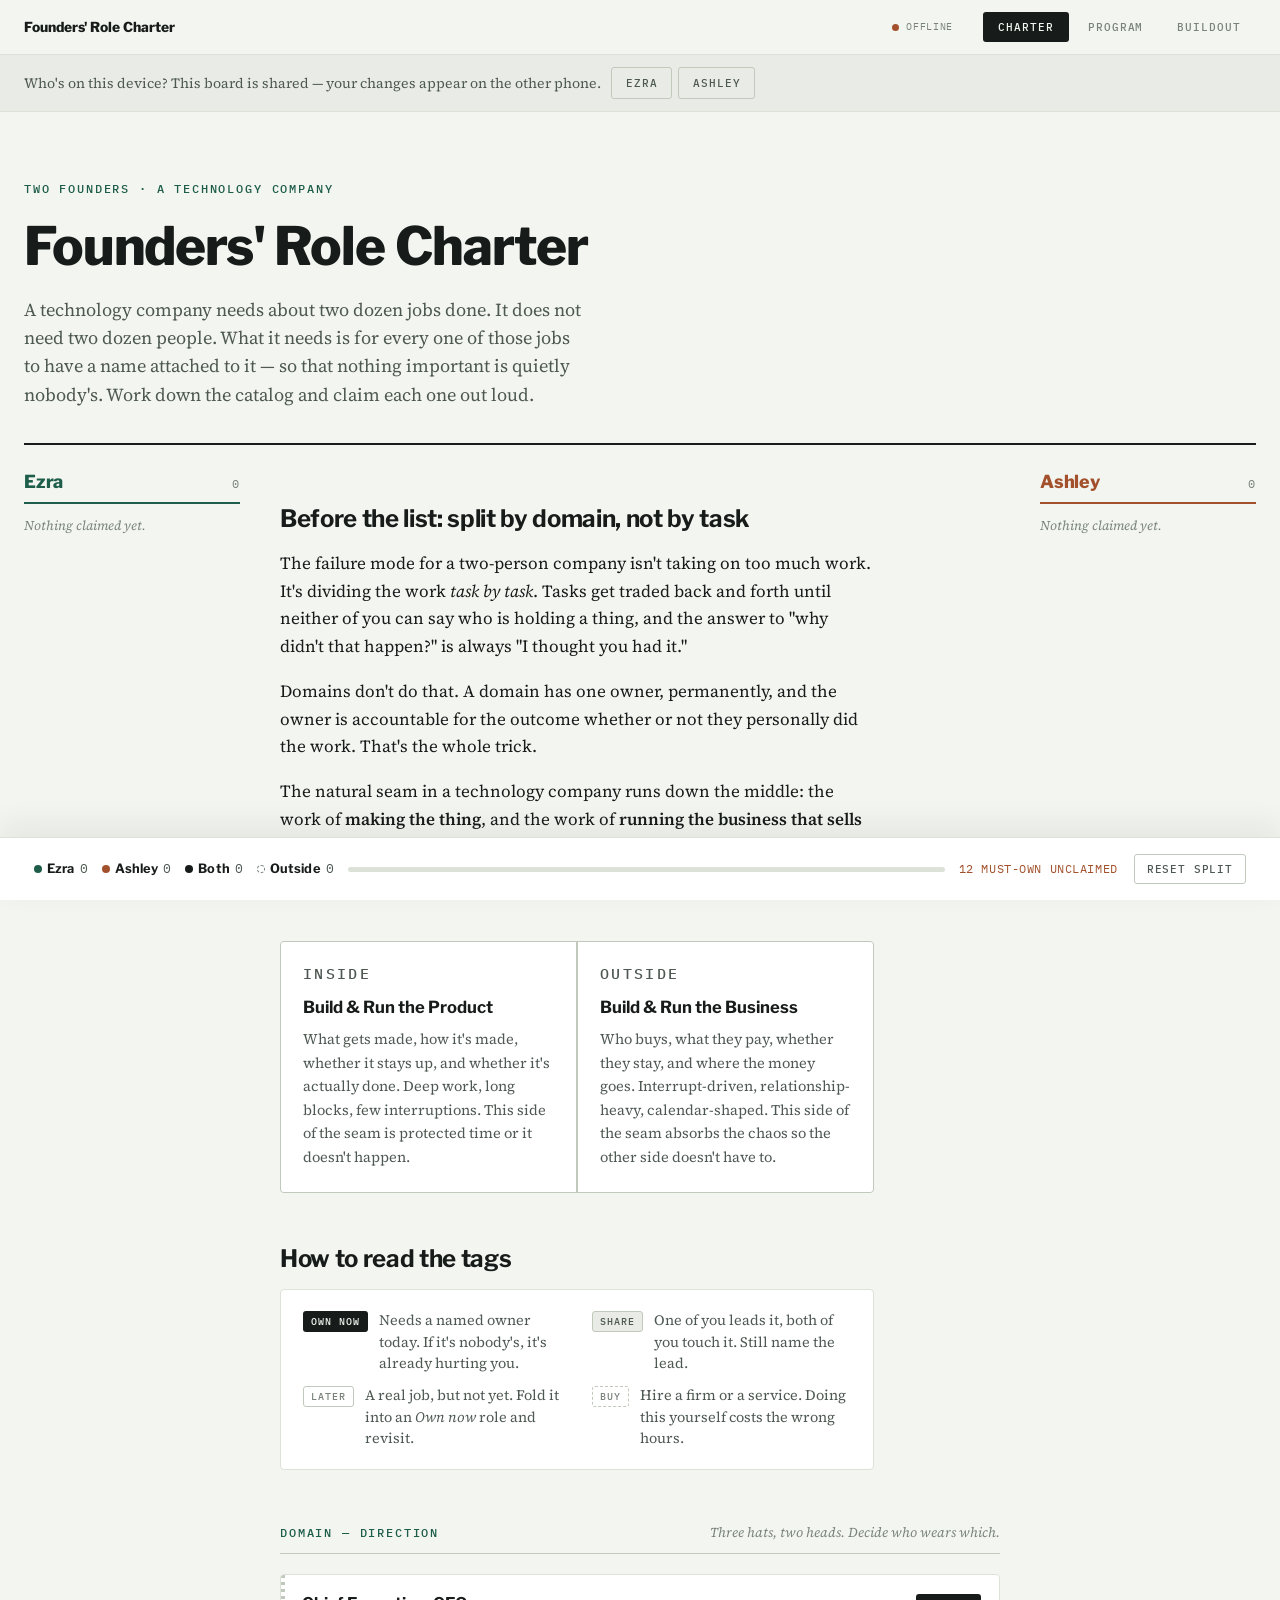
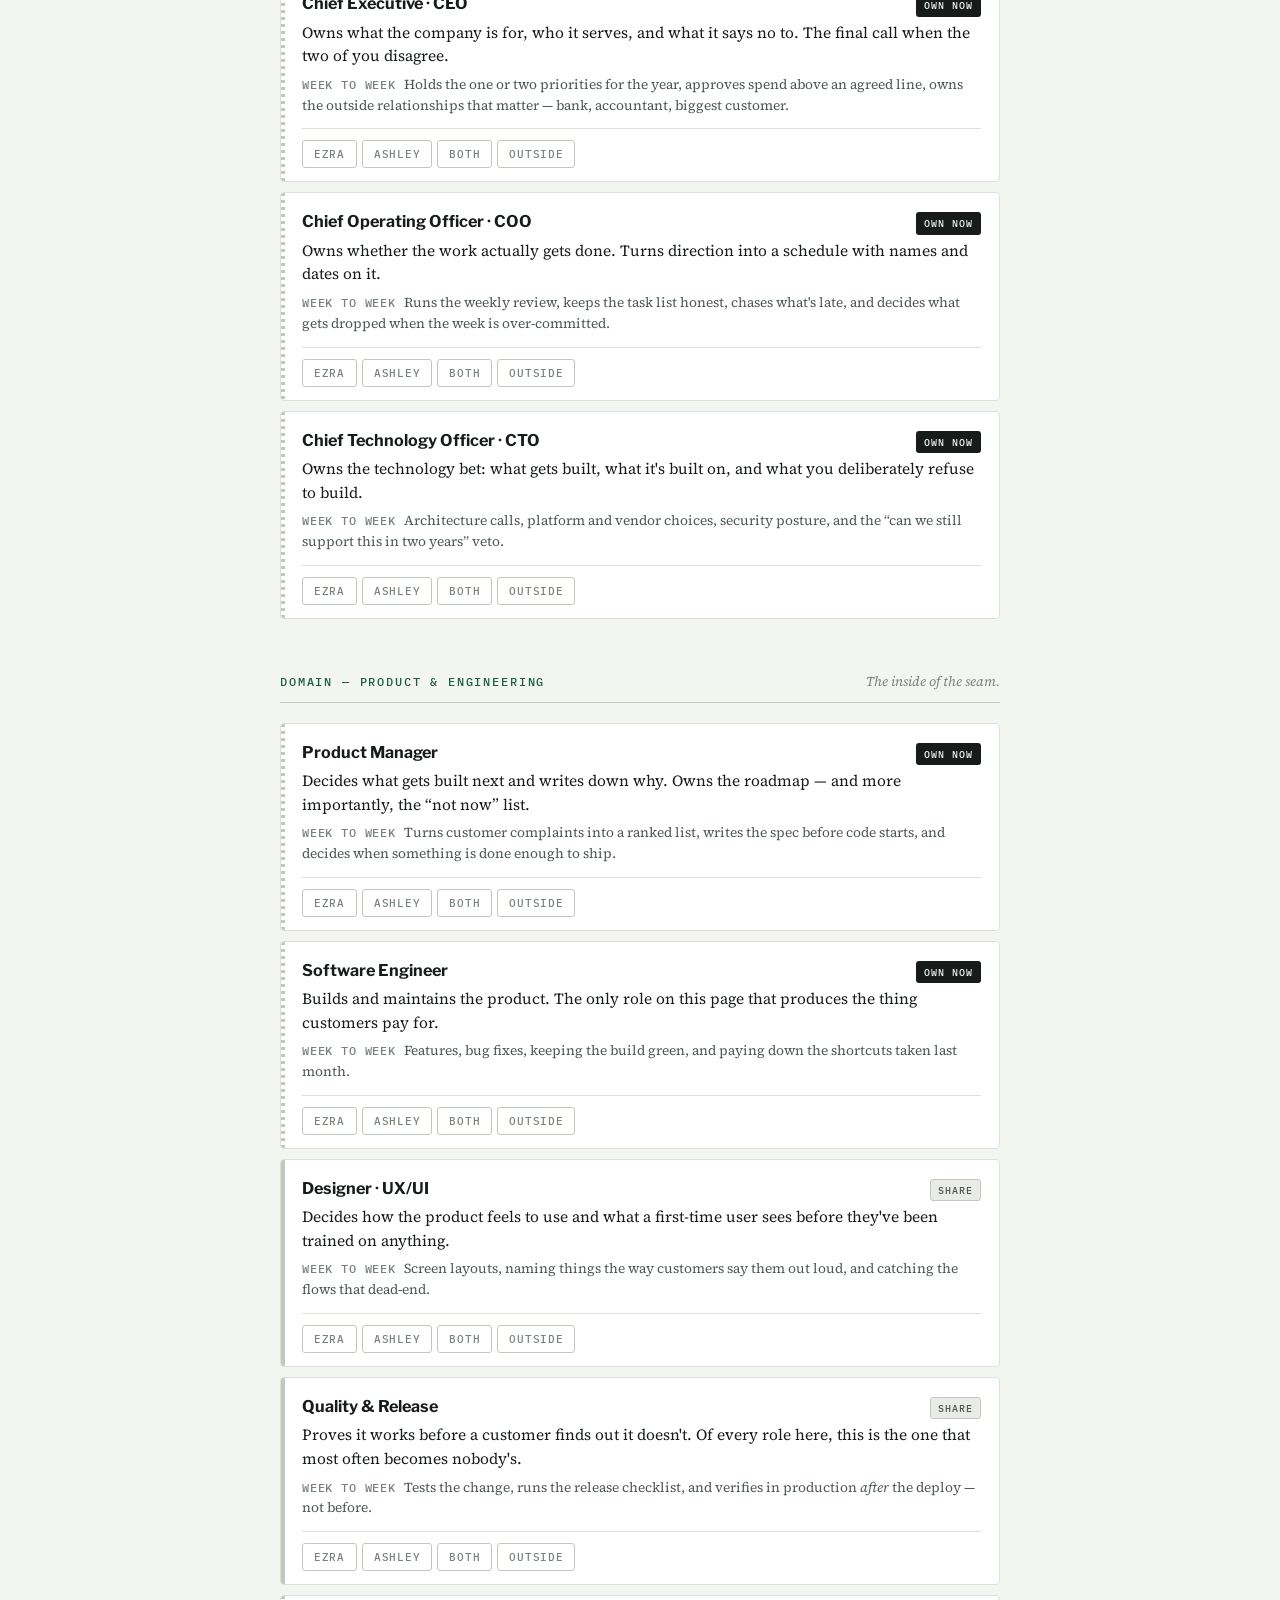
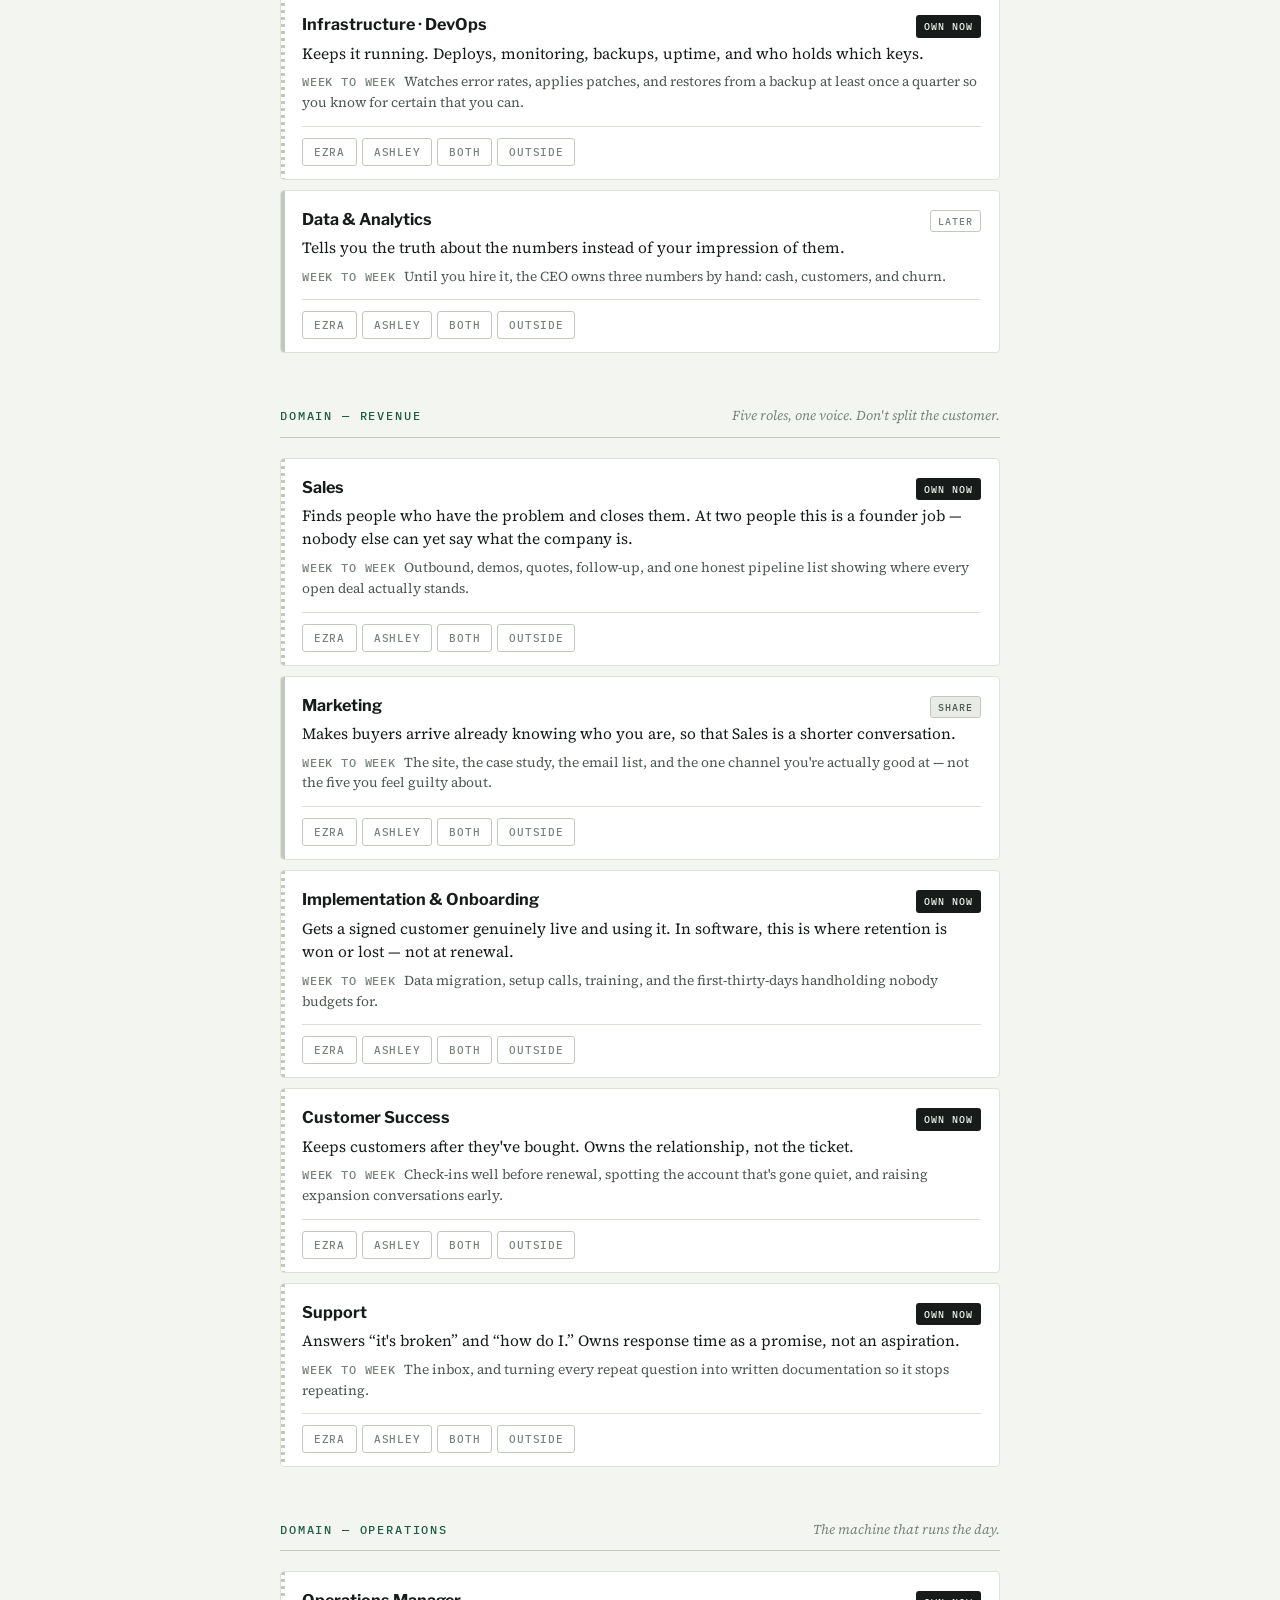
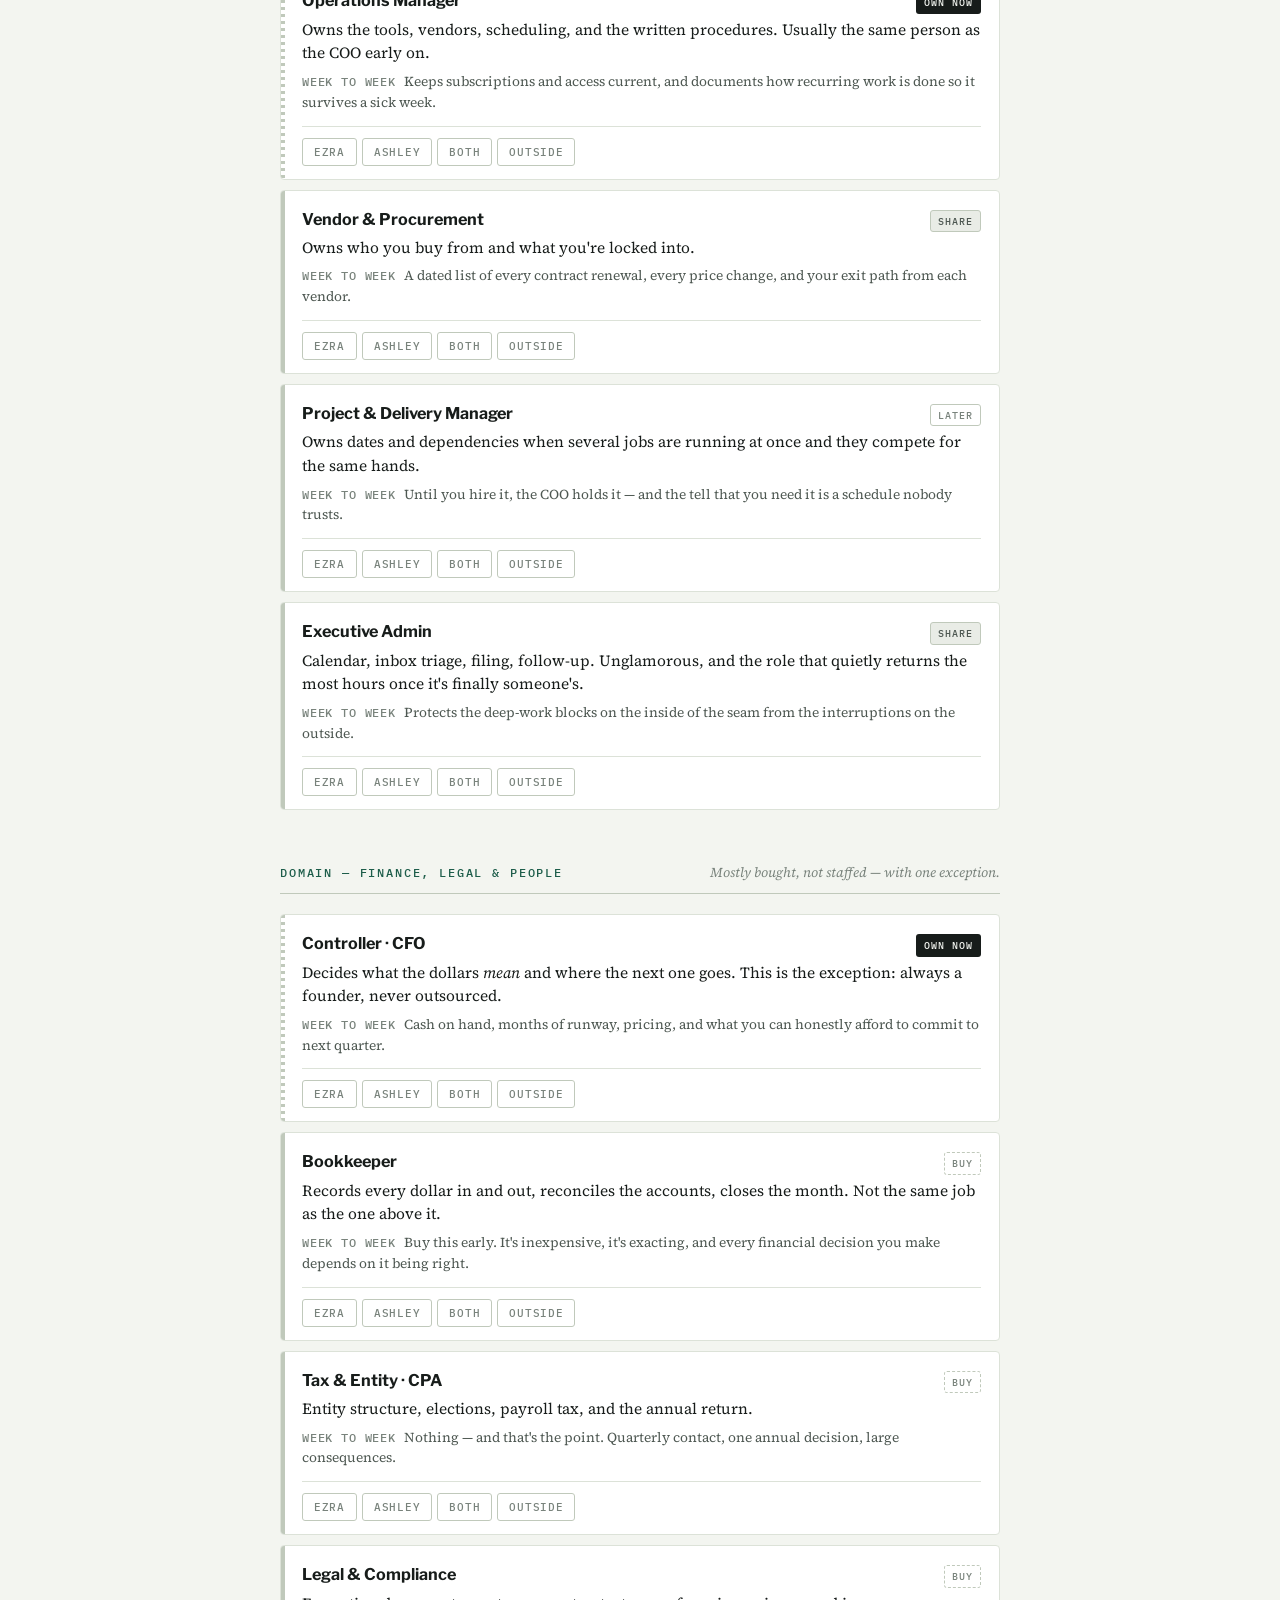
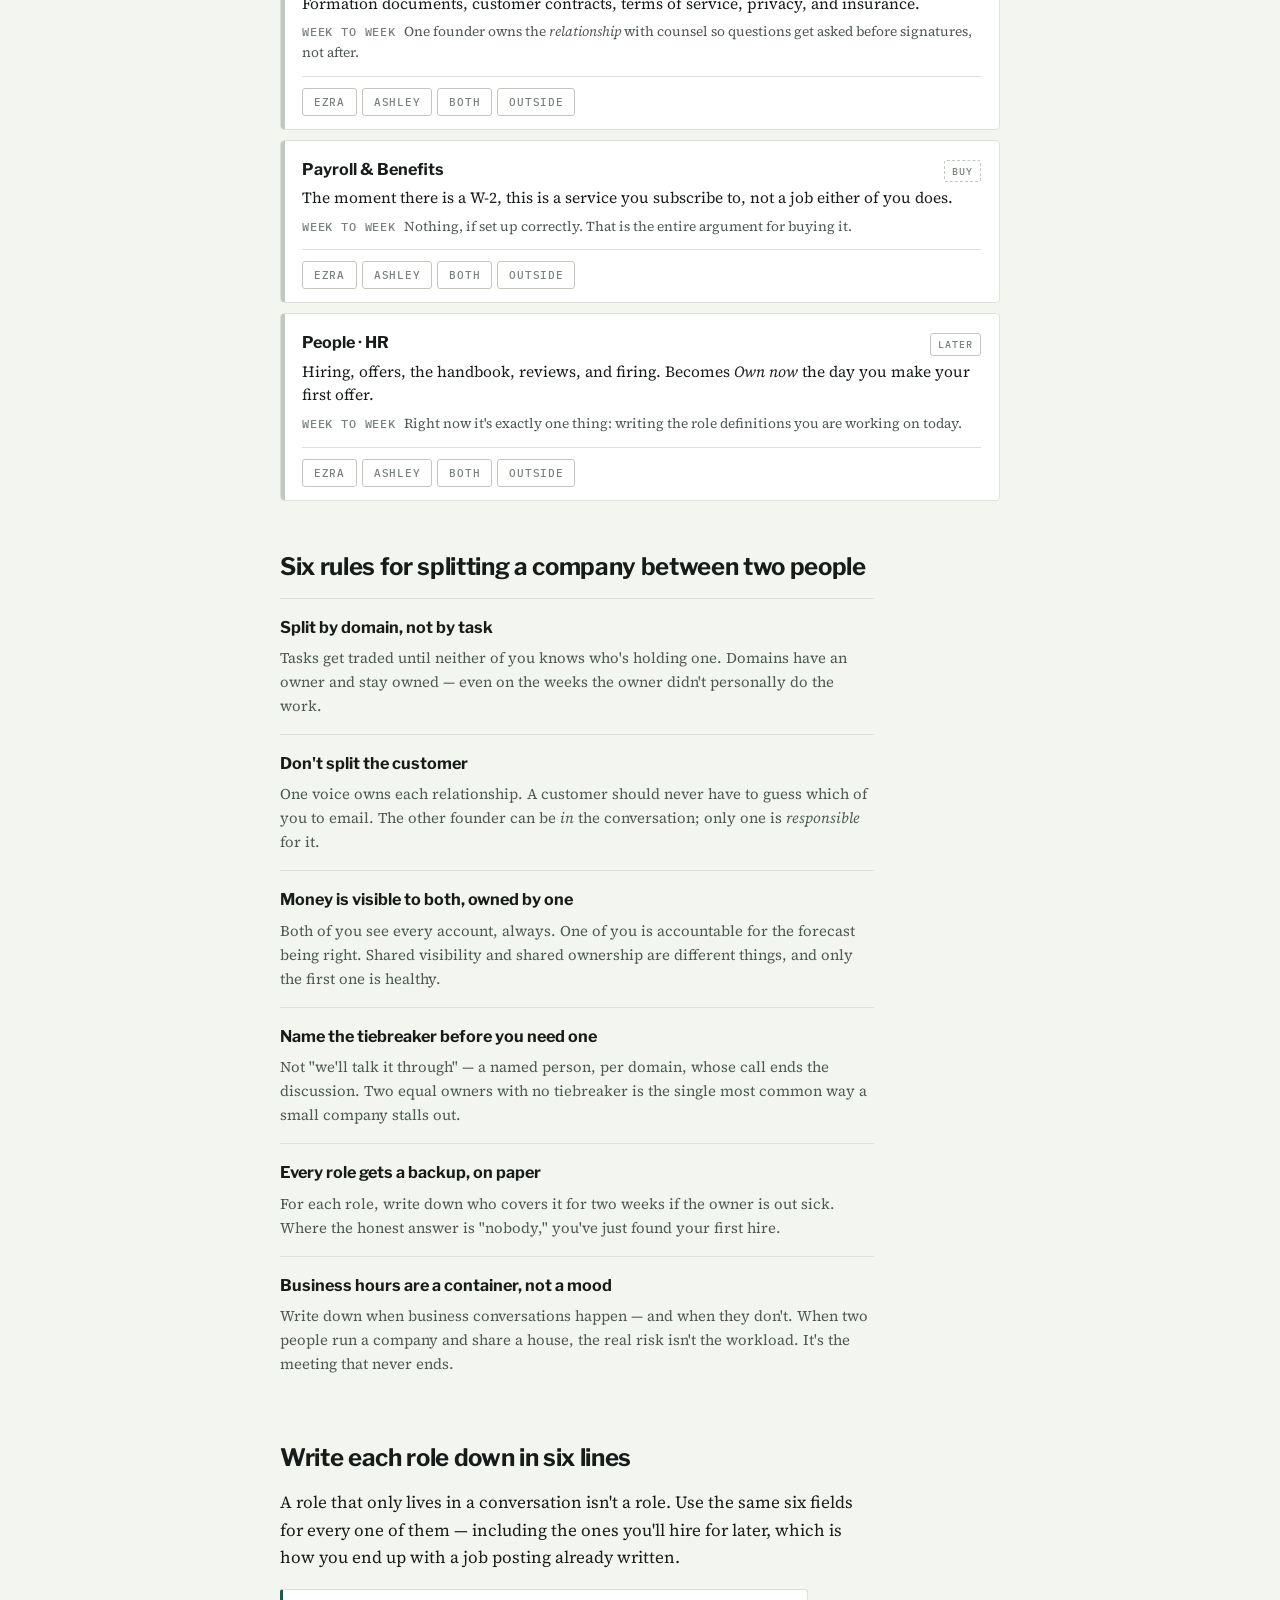
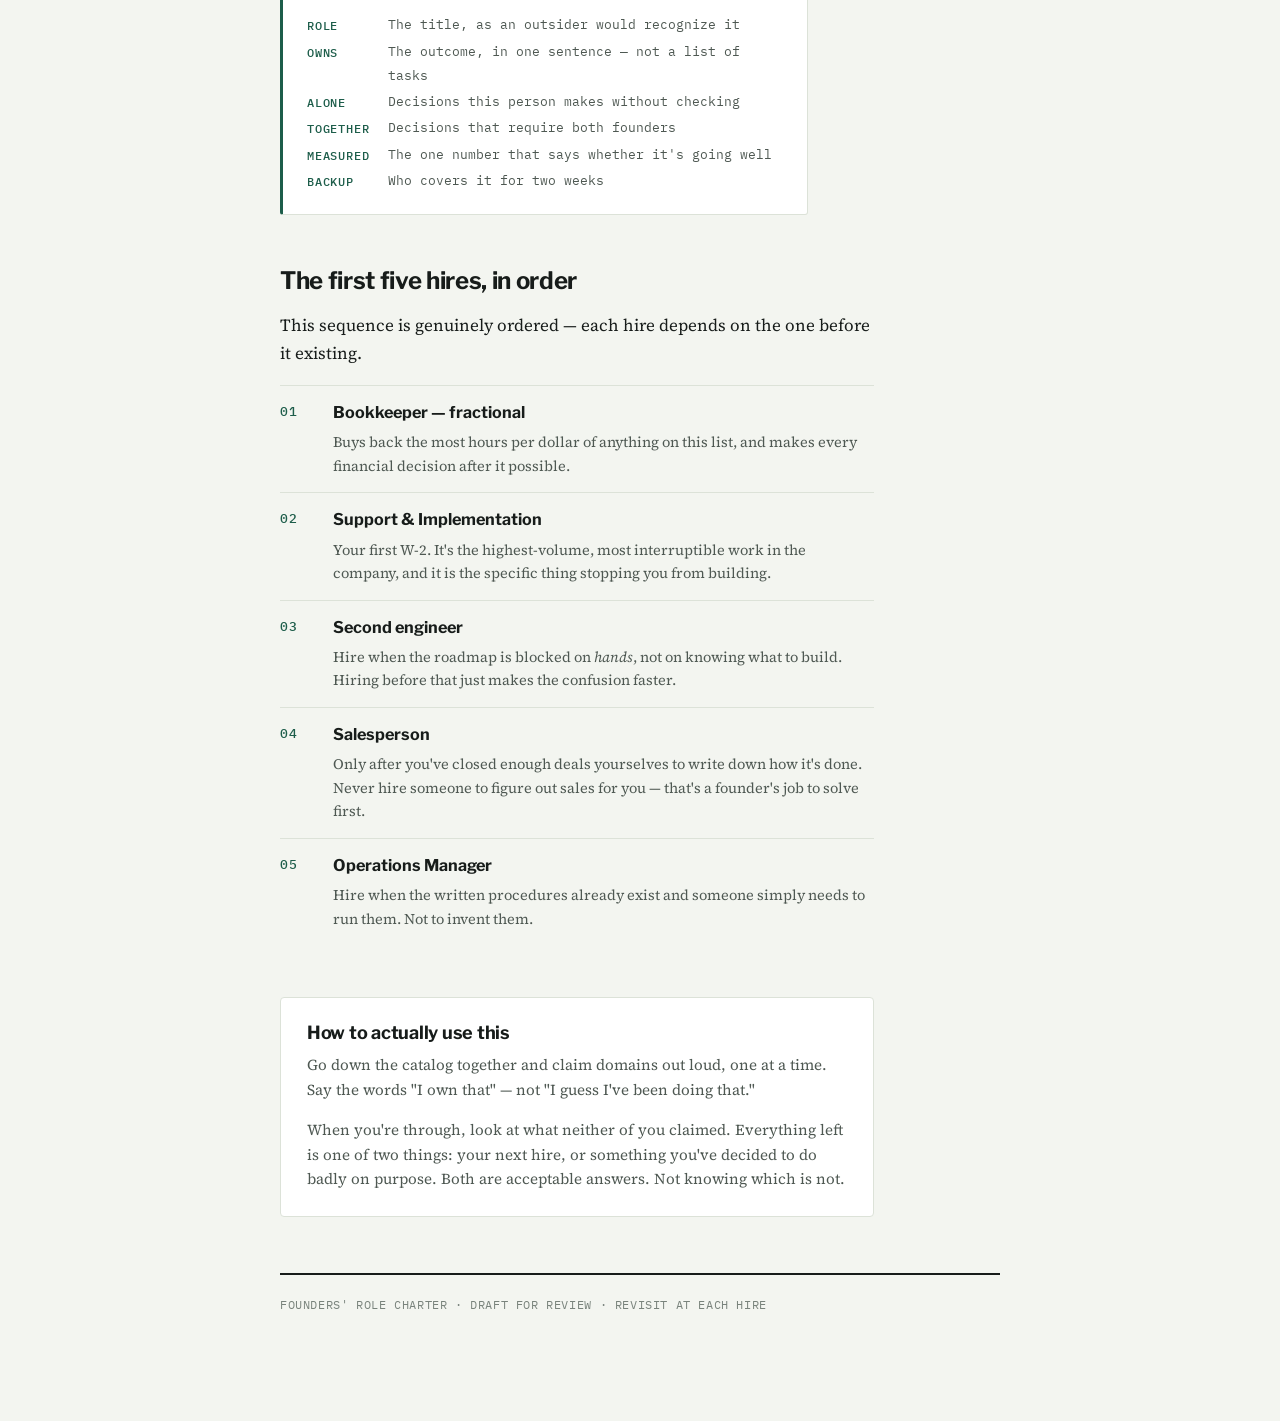
==== index.html @ 31a59613 "Reground 7 role programs in GoTechGo's actual system The modules were generic small-business advice " ====
<!doctype html>
<html lang="en">
<head>
<meta charset="utf-8">
<meta name="viewport" content="width=device-width, initial-scale=1, viewport-fit=cover">
<meta name="color-scheme" content="light dark">
<meta name="description" content="Split 24 company roles between two founders, then work each claimed role through a tracked 14-day program.">
<meta name="theme-color" content="#F3F5F0" media="(prefers-color-scheme: light)">
<meta name="theme-color" content="#121613" media="(prefers-color-scheme: dark)">
<meta name="apple-mobile-web-app-capable" content="yes">
<meta name="apple-mobile-web-app-title" content="Role Charter">
<link rel="icon" href="data:image/svg+xml,%3Csvg xmlns=%22http://www.w3.org/2000/svg%22 viewBox=%220 0 100 100%22%3E%3Ctext y=%22.9em%22 font-size=%2290%22%3E%F0%9F%A7%AD%3C/text%3E%3C/svg%3E">
<title>Founders' Role Charter</title>
<link rel="preconnect" href="https://fonts.googleapis.com">
<link rel="preconnect" href="https://fonts.gstatic.com" crossorigin>
<link rel="stylesheet" href="https://fonts.googleapis.com/css2?family=Libre+Franklin:wght@600;700;800&family=Source+Serif+4:ital,opsz,wght@0,8..60,400;0,8..60,600;1,8..60,400&family=IBM+Plex+Mono:wght@400;500&display=swap">

<style>
  :root {
    --paper:      #F3F5F0;
    --surface:    #FFFFFF;
    --raised:     #FFFFFF;
    --ink:        #171C1A;
    --ink-soft:   #4E5852;
    --ink-faint:  #79837C;
    --rule:       #DCE2D8;
    --rule-strong:#C0C9BB;
    --accent:     #1D5D4A;

    /* founder identity — the only place color is spent */
    --ezra:       #1D5D4A;
    --ezra-tint:  #E4EEE8;
    --ezra-ink:   #123B2F;
    --ashley:     #A2512C;
    --ashley-ink: #7A3A1D;
    --ashley-tint:#F7E8DE;
    --neutral-tint:#E9ECE6;

    --shadow: 0 -1px 0 var(--rule), 0 -12px 32px rgba(23, 28, 26, 0.07);

    --display: "Libre Franklin", "Helvetica Neue", Helvetica, Arial, sans-serif;
    --body: "Source Serif 4", Georgia, "Times New Roman", serif;
    --mono: "IBM Plex Mono", ui-monospace, SFMono-Regular, Menlo, monospace;

    --measure: 66ch;
    --dock-h: 62px;
    --top-h: 54px;
    --gut: 24px;
  }

  @media (max-width: 720px) {
    :root { --gut: 16px; --dock-h: 58px; --top-h: 48px; --measure: 100%; }
  }

  @media (prefers-color-scheme: dark) {
    :root:not([data-theme="light"]) {
      --paper:      #121613;
      --surface:    #191E1A;
      --raised:     #1E2420;
      --ink:        #E9EEE8;
      --ink-soft:   #A6B0A8;
      --ink-faint:  #7C8680;
      --rule:       #28302A;
      --rule-strong:#3B453D;
      --accent:     #63C1A1;
      --ezra:       #63C1A1;
      --ezra-tint:  #16332B;
      --ezra-ink:   #9EDDC5;
      --ashley:     #DB9163;
      --ashley-ink: #EEBB96;
      --ashley-tint:#33241B;
      --neutral-tint:#242C26;
      --shadow: 0 -1px 0 var(--rule), 0 -12px 32px rgba(0, 0, 0, 0.4);
    }
  }

  :root[data-theme="dark"] {
    --paper:      #121613;
    --surface:    #191E1A;
    --raised:     #1E2420;
    --ink:        #E9EEE8;
    --ink-soft:   #A6B0A8;
    --ink-faint:  #7C8680;
    --rule:       #28302A;
    --rule-strong:#3B453D;
    --accent:     #63C1A1;
    --ezra:       #63C1A1;
    --ezra-tint:  #16332B;
    --ezra-ink:   #9EDDC5;
    --ashley:     #DB9163;
    --ashley-ink: #EEBB96;
    --ashley-tint:#33241B;
    --neutral-tint:#242C26;
    --shadow: 0 -1px 0 var(--rule), 0 -12px 32px rgba(0, 0, 0, 0.4);
  }

  * { box-sizing: border-box; }

  html { -webkit-text-size-adjust: 100%; }

  body {
    background: var(--paper);
    color: var(--ink);
    font-family: var(--body);
    font-size: 17px;
    line-height: 1.62;
    margin: 0;
    padding: 0 var(--gut) calc(var(--dock-h) + env(safe-area-inset-bottom) + 44px);
    -webkit-font-smoothing: antialiased;
    overflow-x: hidden;
  }

  @media (max-width: 720px) {
    body { font-size: 16px; }
  }

  p { margin: 0 0 1.05em; }
  p:last-child { margin-bottom: 0; }
  strong { font-weight: 600; }

  button { font: inherit; color: inherit; cursor: pointer; }

  :focus-visible { outline: 2px solid var(--accent); outline-offset: 2px; border-radius: 2px; }

  /* ---------- shell ---------- */

  .shell {
    max-width: 1260px;
    margin: 0 auto;
    display: grid;
    grid-template-columns: minmax(0, 1fr);
    column-gap: 40px;
  }

  main { min-width: 0; }

  @media (min-width: 1140px) {
    .shell {
      grid-template-columns: 216px minmax(0, 1fr) 216px;
      align-items: start;
    }
    .masthead { grid-column: 1 / -1; }
    .rail-ezra   { grid-column: 1; grid-row: 2; }
    main         { grid-column: 2; grid-row: 2; }
    .rail-ashley { grid-column: 3; grid-row: 2; }
  }

  /* ---------- masthead ---------- */

  .masthead {
    padding: 68px 0 34px;
    border-bottom: 2px solid var(--ink);
    margin-bottom: 8px;
  }

  .eyebrow {
    font-family: var(--mono);
    font-size: 11.5px;
    font-weight: 500;
    letter-spacing: 0.16em;
    text-transform: uppercase;
    color: var(--accent);
    margin: 0 0 20px;
  }

  h1 {
    font-family: var(--display);
    font-weight: 800;
    font-size: clamp(2.3rem, 6vw, 3.3rem);
    line-height: 1.04;
    letter-spacing: -0.022em;
    text-wrap: balance;
    margin: 0 0 22px;
    max-width: 16ch;
  }

  .lede { font-size: 1.14rem; line-height: 1.56; color: var(--ink-soft); max-width: 62ch; }

  /* ---------- rails ---------- */

  .rail {
    position: sticky;
    top: calc(var(--top-h) + 18px);
    align-self: start;
    padding: 18px 0 22px;
    max-height: calc(100vh - var(--dock-h) - var(--top-h) - 44px);
    display: flex;
    flex-direction: column;
  }

  @media (max-width: 1139px) { .rail { display: none; } }

  .rail-head {
    display: flex;
    align-items: baseline;
    gap: 8px;
    padding-bottom: 9px;
    margin-bottom: 12px;
    border-bottom: 2px solid var(--rail-color);
  }

  .rail-ezra   { --rail-color: var(--ezra);   --rail-tint: var(--ezra-tint);   --rail-ink: var(--ezra-ink); }
  .rail-ashley { --rail-color: var(--ashley); --rail-tint: var(--ashley-tint); --rail-ink: var(--ashley-ink); }

  .rail-head h2 {
    font-family: var(--display);
    font-weight: 800;
    font-size: 1.12rem;
    letter-spacing: -0.01em;
    margin: 0;
    color: var(--rail-color);
  }

  .rail-count {
    font-family: var(--mono);
    font-size: 0.74rem;
    letter-spacing: 0.06em;
    color: var(--ink-faint);
    margin-left: auto;
    font-variant-numeric: tabular-nums;
  }

  .rail-list {
    list-style: none;
    margin: 0;
    padding: 0 4px 0 0;
    overflow-y: auto;
    display: flex;
    flex-direction: column;
    gap: 4px;
  }

  .rail-list button {
    display: block;
    width: 100%;
    text-align: left;
    background: var(--rail-tint);
    border: none;
    border-left: 2px solid var(--rail-color);
    border-radius: 0 3px 3px 0;
    padding: 6px 9px 7px;
    font-family: var(--display);
    font-size: 0.8rem;
    font-weight: 600;
    line-height: 1.32;
    color: var(--rail-ink);
  }

  .rail-list button:hover { filter: brightness(0.97); }

  .rail-list li.is-shared button {
    background: transparent;
    border-left-style: dashed;
    color: var(--ink-soft);
    font-weight: 600;
  }

  .rail-empty {
    font-size: 0.82rem;
    line-height: 1.5;
    color: var(--ink-faint);
    font-style: italic;
    margin: 0;
  }

  /* ---------- sections ---------- */

  section { padding-top: 52px; }
  .prose { max-width: var(--measure); }

  h2 {
    font-family: var(--display);
    font-weight: 700;
    font-size: 1.5rem;
    letter-spacing: -0.014em;
    line-height: 1.2;
    text-wrap: balance;
    margin: 0 0 16px;
  }

  h3 {
    font-family: var(--display);
    font-weight: 700;
    font-size: 1.01rem;
    margin: 0 0 6px;
  }

  .domain-head {
    display: flex;
    align-items: baseline;
    gap: 16px;
    border-bottom: 1px solid var(--rule-strong);
    padding-bottom: 9px;
    margin-bottom: 20px;
  }

  .domain-head .eyebrow { margin: 0; white-space: nowrap; }

  .domain-note {
    font-family: var(--body);
    font-size: 0.85rem;
    color: var(--ink-faint);
    text-align: right;
    margin-left: auto;
    font-style: italic;
  }

  /* ---------- role cards ---------- */

  .roles { display: flex; flex-direction: column; gap: 10px; }

  .role {
    position: relative;
    background: var(--surface);
    border: 1px solid var(--rule);
    border-radius: 4px;
    padding: 15px 18px 13px 21px;
    overflow: hidden;
    transition: background-color .18s ease, border-color .18s ease;
  }

  .role::before {
    content: "";
    position: absolute;
    left: 0; top: 0; bottom: 0;
    width: 4px;
    background: var(--rule-strong);
    transition: background .18s ease;
  }

  .role[data-assigned="ezra"]    { background: var(--ezra-tint);   border-color: color-mix(in srgb, var(--ezra) 26%, transparent); }
  .role[data-assigned="ezra"]::before { background: var(--ezra); }

  .role[data-assigned="ashley"]  { background: var(--ashley-tint); border-color: color-mix(in srgb, var(--ashley) 26%, transparent); }
  .role[data-assigned="ashley"]::before { background: var(--ashley); }

  .role[data-assigned="both"]    { background: var(--neutral-tint); }
  .role[data-assigned="both"]::before {
    background: repeating-linear-gradient(180deg, var(--ezra) 0 9px, var(--ashley) 9px 18px);
  }

  .role[data-assigned="outside"] { background: transparent; }
  .role[data-assigned="outside"]::before {
    background: repeating-linear-gradient(180deg, var(--ink-faint) 0 4px, transparent 4px 9px);
  }

  /* unclaimed + must-own reads as an open question */
  .role[data-assigned=""][data-tier="own"]::before {
    background: repeating-linear-gradient(180deg, var(--rule-strong) 0 3px, transparent 3px 7px);
  }

  .role.flash { animation: flash .9s ease; }
  @keyframes flash { 0%, 100% { box-shadow: 0 0 0 0 transparent; } 25% { box-shadow: 0 0 0 3px var(--accent); } }

  .role-top {
    display: flex;
    align-items: baseline;
    justify-content: space-between;
    gap: 12px;
    margin-bottom: 4px;
  }

  .role-top h3 { margin: 0; }

  .def { margin: 0 0 7px; font-size: 0.97rem; line-height: 1.52; }

  .wtw { margin: 0 0 12px; font-size: 0.855rem; line-height: 1.52; color: var(--ink-soft); }

  .wtw b {
    font-family: var(--mono);
    font-size: 0.74rem;
    font-weight: 500;
    letter-spacing: 0.07em;
    text-transform: uppercase;
    color: var(--ink-faint);
    margin-right: 5px;
  }

  /* tier chips stay neutral — color belongs to people, not tiers */
  .chip {
    font-family: var(--mono);
    font-size: 9.5px;
    font-weight: 500;
    letter-spacing: 0.1em;
    text-transform: uppercase;
    white-space: nowrap;
    padding: 3px 7px 2px;
    border-radius: 3px;
    border: 1px solid transparent;
    flex-shrink: 0;
  }

  .chip.own   { background: var(--ink); color: var(--paper); }
  .chip.share { background: var(--neutral-tint); color: var(--ink-soft); border-color: var(--rule-strong); }
  .chip.later { border-color: var(--rule-strong); color: var(--ink-faint); }
  .chip.buy   { border: 1px dashed var(--rule-strong); color: var(--ink-faint); }
  .chip.gtg-chip {
    background: var(--ezra-tint); color: var(--ezra-ink);
    border-color: color-mix(in srgb, var(--ezra) 30%, transparent);
    vertical-align: middle; margin-left: 6px; letter-spacing: 0.06em;
  }

  /* ---------- assign buttons ---------- */

  .assign {
    display: flex;
    flex-wrap: wrap;
    gap: 5px;
    border-top: 1px solid var(--rule);
    padding-top: 11px;
  }

  .assign button {
    font-family: var(--mono);
    font-size: 10.5px;
    font-weight: 500;
    letter-spacing: 0.07em;
    text-transform: uppercase;
    padding: 5px 11px 4px;
    border-radius: 3px;
    border: 1px solid var(--rule-strong);
    background: transparent;
    color: var(--ink-faint);
    transition: all .14s ease;
  }

  .assign button:hover { border-color: var(--ink-soft); color: var(--ink); }

  .assign button[aria-pressed="true"][data-who="ezra"]    { background: var(--ezra);    border-color: var(--ezra);    color: var(--paper); }
  .assign button[aria-pressed="true"][data-who="ashley"]  { background: var(--ashley);  border-color: var(--ashley);  color: var(--paper); }
  .assign button[aria-pressed="true"][data-who="both"]    { background: var(--ink);     border-color: var(--ink);     color: var(--paper); }
  .assign button[aria-pressed="true"][data-who="outside"] { background: transparent;    border-color: var(--ink-soft); color: var(--ink); border-style: dashed; }

  /* ---------- legend / prose blocks ---------- */

  .legend {
    display: grid;
    grid-template-columns: 1fr;
    gap: 11px 30px;
    background: var(--surface);
    border: 1px solid var(--rule);
    border-radius: 4px;
    padding: 20px 22px;
    max-width: var(--measure);
  }

  @media (min-width: 660px) { .legend { grid-template-columns: 1fr 1fr; } }

  .legend-row {
    display: flex;
    align-items: baseline;
    gap: 11px;
    font-size: 0.9rem;
    line-height: 1.48;
    color: var(--ink-soft);
  }

  .seam {
    display: grid;
    grid-template-columns: 1fr;
    gap: 2px;
    border: 1px solid var(--rule-strong);
    border-radius: 4px;
    overflow: hidden;
    background: var(--rule-strong);
    max-width: var(--measure);
  }

  @media (min-width: 660px) { .seam { grid-template-columns: 1fr 1fr; } }

  .seam-half { background: var(--surface); padding: 20px 22px 22px; }
  .seam-half .eyebrow { margin-bottom: 9px; }
  .seam-half h3 { margin-bottom: 7px; font-size: 1.04rem; }
  .seam-half p { font-size: 0.91rem; color: var(--ink-soft); margin: 0; }

  .rules { max-width: var(--measure); }
  .rule-item { border-top: 1px solid var(--rule); padding: 15px 0 16px; }
  .rule-item p { font-size: 0.93rem; margin: 0; color: var(--ink-soft); }

  .template {
    background: var(--surface);
    border: 1px solid var(--rule);
    border-left: 3px solid var(--accent);
    border-radius: 3px;
    padding: 22px 24px;
    max-width: var(--measure);
    font-family: var(--mono);
    font-size: 0.84rem;
    line-height: 1.8;
  }

  .template dl { margin: 0; display: grid; grid-template-columns: auto 1fr; gap: 2px 18px; }
  .template dt {
    font-weight: 500; letter-spacing: 0.07em; text-transform: uppercase;
    font-size: 0.74rem; color: var(--accent); padding-top: 3px;
  }
  .template dd { margin: 0; color: var(--ink-soft); }

  .ladder { list-style: none; counter-reset: hire; padding: 0; margin: 0; max-width: var(--measure); }
  .ladder li {
    counter-increment: hire;
    display: grid;
    grid-template-columns: 40px 1fr;
    gap: 3px 13px;
    border-top: 1px solid var(--rule);
    padding: 13px 0 14px;
  }
  .ladder li::before {
    content: counter(hire, decimal-leading-zero);
    font-family: var(--mono); font-size: 0.8rem; font-weight: 500;
    letter-spacing: 0.06em; color: var(--accent); grid-row: span 2; padding-top: 3px;
  }
  .ladder h3 { margin: 0; }
  .ladder p { margin: 3px 0 0; font-size: 0.91rem; color: var(--ink-soft); }

  .callout {
    background: var(--surface);
    border: 1px solid var(--rule);
    border-radius: 4px;
    padding: 24px 26px;
    max-width: var(--measure);
  }
  .callout h2 { font-size: 1.13rem; margin-bottom: 9px; }
  .callout p { font-size: 0.95rem; color: var(--ink-soft); }

  footer {
    margin-top: 56px;
    padding-top: 20px;
    border-top: 2px solid var(--ink);
    font-family: var(--mono);
    font-size: 0.76rem;
    letter-spacing: 0.05em;
    color: var(--ink-faint);
    text-transform: uppercase;
  }

  /* ---------- bottom dock ---------- */

  .dock {
    position: fixed;
    left: 0; right: 0; bottom: 0;
    z-index: 40;
    background: var(--raised);
    box-shadow: var(--shadow);
  }

  .dock-bar {
    max-width: 1260px;
    margin: 0 auto;
    height: var(--dock-h);
    padding: 0 var(--gut);
    display: flex;
    align-items: center;
    gap: 16px;
  }

  .dock { padding-bottom: env(safe-area-inset-bottom); }

  @media (max-width: 720px) {
    .dock-bar { gap: 10px; }
    .dock-toggle { gap: 9px; }
    .tally-name { display: none; }
    .tally { gap: 4px; }
    .tally-num { font-size: 0.76rem; }
    .meter { min-width: 34px; }
    .dock-status { font-size: 0.66rem; letter-spacing: 0.03em; }
    .dock-actions button { padding: 6px 9px 5px; font-size: 9.5px; letter-spacing: 0.05em; }
  }

  @media (max-width: 400px) {
    .dock-status { display: none; }
  }

  .dock-toggle {
    display: flex;
    align-items: center;
    gap: 14px;
    flex: 1;
    min-width: 0;
    background: none;
    border: none;
    padding: 8px 0;
    text-align: left;
  }

  .tally { display: flex; align-items: center; gap: 5px; flex-shrink: 0; }

  .tally-dot { width: 8px; height: 8px; border-radius: 50%; flex-shrink: 0; }
  .tally-dot.ezra   { background: var(--ezra); }
  .tally-dot.ashley { background: var(--ashley); }
  .tally-dot.both   { background: var(--ink); }
  .tally-dot.outside{ background: transparent; border: 1px dashed var(--ink-faint); }

  .tally-name {
    font-family: var(--display); font-weight: 700; font-size: 0.8rem;
    letter-spacing: 0.01em;
  }
  .tally-num {
    font-family: var(--mono); font-size: 0.82rem; font-variant-numeric: tabular-nums;
    color: var(--ink-soft);
  }

  .meter {
    flex: 1;
    min-width: 60px;
    height: 5px;
    border-radius: 3px;
    background: var(--rule);
    overflow: hidden;
    display: flex;
  }
  .meter span { height: 100%; transition: width .2s ease; }
  .meter .m-ezra   { background: var(--ezra); }
  .meter .m-ashley { background: var(--ashley); }
  .meter .m-both   { background: var(--ink); }
  .meter .m-outside{ background: var(--ink-faint); opacity: .45; }

  .dock-status {
    font-family: var(--mono); font-size: 0.72rem; letter-spacing: 0.05em;
    text-transform: uppercase; color: var(--ink-faint); white-space: nowrap;
  }
  .dock-status.warn { color: var(--ashley); }

  .dock-actions { display: flex; align-items: center; gap: 8px; flex-shrink: 0; }

  .dock-actions button {
    font-family: var(--mono); font-size: 10.5px; font-weight: 500;
    letter-spacing: 0.08em; text-transform: uppercase;
    padding: 6px 12px 5px; border-radius: 3px;
    border: 1px solid var(--rule-strong); background: transparent; color: var(--ink-soft);
  }
  .dock-actions button:hover { border-color: var(--ink-soft); color: var(--ink); }

  .dock-panel {
    display: none;
    border-top: 1px solid var(--rule);
    max-height: min(56vh, 460px);
    overflow-y: auto;
  }
  .dock[data-open="true"] .dock-panel { display: block; }

  body[data-view="charter"] .dock-program,
  body[data-view="charter"] .dock-buildout,
  body[data-view="charter"] #dock-panel-p,
  body[data-view="program"] .dock-charter,
  body[data-view="program"] .dock-buildout,
  body[data-view="program"] #dock-panel,
  body[data-view="buildout"] .dock-charter,
  body[data-view="buildout"] .dock-program,
  body[data-view="buildout"] #dock-panel { display: none !important; }

  .dock-panel-inner {
    max-width: 1260px;
    margin: 0 auto;
    padding: 22px var(--gut) 28px;
    display: grid;
    grid-template-columns: 1fr;
    gap: 26px 32px;
  }
  @media (min-width: 700px)  { .dock-panel-inner { grid-template-columns: 1fr 1fr; } }
  @media (min-width: 1040px) { .dock-panel-inner { grid-template-columns: repeat(4, 1fr); } }

  .col-head {
    display: flex; align-items: baseline; gap: 8px;
    border-bottom: 2px solid var(--col-color, var(--rule-strong));
    padding-bottom: 7px; margin-bottom: 10px;
  }
  .col-head h3 { margin: 0; font-size: 0.95rem; color: var(--col-ink, var(--ink)); }
  .col-head .rail-count { margin-left: auto; }

  .col-ezra    { --col-color: var(--ezra);    --col-ink: var(--ezra); }
  .col-ashley  { --col-color: var(--ashley);  --col-ink: var(--ashley); }
  .col-both    { --col-color: var(--ink); }
  .col-outside { --col-color: var(--ink-faint); }

  .col-list { list-style: none; margin: 0; padding: 0; display: flex; flex-direction: column; gap: 3px; }
  .col-list button {
    background: none; border: none; padding: 3px 0; text-align: left; width: 100%;
    font-family: var(--display); font-size: 0.83rem; font-weight: 600; line-height: 1.35;
    color: var(--ink-soft);
  }
  .col-list button:hover { color: var(--ink); text-decoration: underline; }
  .col-list li small {
    font-family: var(--mono); font-size: 0.62rem; letter-spacing: 0.08em;
    text-transform: uppercase; color: var(--ink-faint); margin-left: 6px;
  }

  .col-empty { font-size: 0.82rem; color: var(--ink-faint); font-style: italic; margin: 0; }

  .dock-tools {
    max-width: 1260px; margin: 0 auto;
    padding: 0 var(--gut) 22px;
    display: flex; flex-wrap: wrap; align-items: center; gap: 8px;
    border-top: 1px solid var(--rule); padding-top: 16px; margin-top: 4px;
  }
  .dock-tools button {
    font-family: var(--mono); font-size: 10.5px; font-weight: 500;
    letter-spacing: 0.08em; text-transform: uppercase;
    padding: 7px 13px 6px; border-radius: 3px; min-height: 32px;
    border: 1px solid var(--rule-strong); background: transparent; color: var(--ink-soft);
  }
  .dock-tools button:hover { border-color: var(--ink-soft); color: var(--ink); }
  .dock-note {
    font-family: var(--mono); font-size: 0.7rem; letter-spacing: 0.04em;
    color: var(--ink-faint); margin-left: 4px;
  }
  .dock-note.ok { color: var(--ezra); }
  .dock-note.bad { color: var(--ashley); }

  /* ---------- sync ---------- */

  .sync {
    display: flex; align-items: center; gap: 7px;
    font-family: var(--mono); font-size: 10px; letter-spacing: 0.07em;
    text-transform: uppercase; color: var(--ink-faint); white-space: nowrap;
  }
  .sync-dot {
    width: 7px; height: 7px; border-radius: 50%;
    background: var(--ink-faint); flex-shrink: 0;
  }
  .sync[data-state="ok"]   .sync-dot { background: var(--ezra); }
  .sync[data-state="off"]  .sync-dot { background: var(--ashley); }
  .sync[data-state="busy"] .sync-dot { background: var(--ink-faint); }

  .whobar {
    display: none;
    margin: 0 calc(var(--gut) * -1);
    padding: 12px var(--gut);
    background: var(--neutral-tint);
    border-bottom: 1px solid var(--rule);
  }
  body[data-who-unset="1"] .whobar { display: block; }
  .whobar-inner {
    max-width: 1260px; margin: 0 auto;
    display: flex; align-items: center; flex-wrap: wrap; gap: 10px;
    font-size: 0.88rem; color: var(--ink-soft);
  }
  .idpick { display: flex; gap: 6px; }
  .idpick button {
    font-family: var(--mono); font-size: 10.5px; font-weight: 500;
    letter-spacing: 0.08em; text-transform: uppercase;
    padding: 7px 14px 6px; border-radius: 3px; min-height: 32px;
    border: 1px solid var(--rule-strong); background: transparent; color: var(--ink-soft);
  }
  .idpick button[data-me="ezra"]:hover,
  .idpick button[data-me="ezra"][aria-pressed="true"] { background: var(--ezra); border-color: var(--ezra); color: var(--paper); }
  .idpick button[data-me="ashley"]:hover,
  .idpick button[data-me="ashley"][aria-pressed="true"] { background: var(--ashley); border-color: var(--ashley); color: var(--paper); }

  @media (max-width: 720px) {
    .sync-label { display: none; }
  }

  /* ---------- top bar & views ---------- */

  .topbar {
    position: sticky; top: 0; z-index: 30;
    background: var(--paper);
    border-bottom: 1px solid var(--rule);
    margin: 0 calc(var(--gut) * -1) 0;
    padding: 0 var(--gut);
  }
  .topbar-inner {
    max-width: 1260px; margin: 0 auto; height: var(--top-h);
    display: flex; align-items: center; gap: 18px;
  }
  .wordmark {
    font-family: var(--display); font-weight: 800; font-size: 0.86rem;
    letter-spacing: -0.005em; white-space: nowrap;
  }
  .switch { display: flex; gap: 4px; margin-left: 12px; }
  .sync { margin-left: auto; }
  .switch button {
    font-family: var(--mono); font-size: 10.5px; font-weight: 500;
    letter-spacing: 0.09em; text-transform: uppercase;
    padding: 6px 14px 5px; border-radius: 3px;
    border: 1px solid transparent; background: transparent; color: var(--ink-faint);
  }
  .switch button:hover { color: var(--ink); }
  .switch button[aria-selected="true"] {
    background: var(--ink); color: var(--paper);
  }

  .view { display: none; }
  .view.is-active { display: block; }
  .view-charter.is-active { display: grid; }

  /* ---------- program view ---------- */

  .prog-wrap { max-width: 1260px; margin: 0 auto; }

  .prog-head { padding: 60px 0 30px; border-bottom: 2px solid var(--ink); }
  .prog-head h1 { margin-bottom: 18px; }

  .roadmap {
    display: grid; grid-template-columns: 1fr; gap: 10px;
    margin: 26px 0 0;
  }
  @media (min-width: 780px) { .roadmap { grid-template-columns: repeat(4, 1fr); } }

  .rm-cell {
    background: var(--surface); border: 1px solid var(--rule);
    border-top: 3px solid var(--rule-strong);
    border-radius: 0 0 4px 4px; padding: 13px 15px 15px;
  }
  .rm-cell[data-state="active"] { border-top-color: var(--accent); }
  .rm-cell[data-state="done"]   { border-top-color: var(--accent); background: var(--ezra-tint); }
  .rm-days {
    font-family: var(--mono); font-size: 10px; font-weight: 500;
    letter-spacing: 0.1em; text-transform: uppercase; color: var(--ink-faint);
    margin: 0 0 5px;
  }
  .rm-cell h3 { margin: 0 0 4px; font-size: 0.95rem; }
  .rm-cell p { margin: 0 0 9px; font-size: 0.82rem; line-height: 1.42; color: var(--ink-soft); }
  .rm-bar { height: 4px; border-radius: 2px; background: var(--rule); overflow: hidden; }
  .rm-bar span { display: block; height: 100%; background: var(--accent); transition: width .2s ease; }

  .tabs {
    display: flex; flex-wrap: wrap; gap: 6px;
    border-bottom: 1px solid var(--rule-strong);
    padding-bottom: 0; margin: 44px 0 4px;
  }
  .tabs button {
    font-family: var(--display); font-weight: 700; font-size: 0.9rem;
    padding: 9px 15px 8px; border: 1px solid transparent; border-bottom: none;
    border-radius: 4px 4px 0 0; background: transparent; color: var(--ink-faint);
    position: relative; bottom: -1px;
  }
  .tabs button:hover { color: var(--ink); }
  .tabs button[aria-selected="true"] {
    color: var(--tab-ink, var(--ink));
    background: var(--surface);
    border-color: var(--rule-strong);
    border-bottom: 1px solid var(--surface);
  }
  .tabs button[data-tab="ezra"]   { --tab-ink: var(--ezra); }
  .tabs button[data-tab="ashley"] { --tab-ink: var(--ashley); }
  .tabs .tab-n {
    font-family: var(--mono); font-size: 0.72rem; font-weight: 400;
    color: var(--ink-faint); margin-left: 6px; font-variant-numeric: tabular-nums;
  }

  .band { padding-top: 44px; }
  .band-head {
    display: flex; align-items: baseline; gap: 16px;
    border-bottom: 1px solid var(--rule-strong);
    padding-bottom: 9px; margin-bottom: 18px;
  }
  .band-head .eyebrow { margin: 0; white-space: nowrap; }
  .band-head h2 { margin: 0; font-size: 1.24rem; }
  .band-head .band-blurb {
    margin-left: auto; text-align: right; font-style: italic;
    font-size: 0.85rem; color: var(--ink-faint);
  }

  .mods { display: grid; grid-template-columns: 1fr; gap: 12px; }
  @media (min-width: 1000px) { .mods { grid-template-columns: 1fr 1fr; } }

  .mod {
    position: relative; background: var(--surface);
    border: 1px solid var(--rule); border-radius: 4px;
    padding: 15px 18px 16px 21px; overflow: hidden;
  }
  .mod::before {
    content: ""; position: absolute; left: 0; top: 0; bottom: 0; width: 4px;
    background: var(--mod-color, var(--rule-strong));
  }
  .mod[data-who="ezra"]    { --mod-color: var(--ezra); }
  .mod[data-who="ashley"]  { --mod-color: var(--ashley); }
  .mod[data-who="both"]    { --mod-color: var(--ink); }
  .mod[data-who="outside"] { --mod-color: var(--ink-faint); }
  .mod.is-done { background: var(--ezra-tint); border-color: color-mix(in srgb, var(--accent) 26%, transparent); }

  .mod-head {
    display: flex; align-items: baseline; justify-content: space-between;
    gap: 12px; margin-bottom: 7px;
  }
  .mod-head h3 { margin: 0; font-size: 1.0rem; }
  .mod-prog {
    font-family: var(--mono); font-size: 0.74rem; letter-spacing: 0.05em;
    color: var(--ink-faint); font-variant-numeric: tabular-nums; flex-shrink: 0;
  }
  .mod-hard {
    margin: 0 0 10px; font-size: 0.86rem; line-height: 1.5;
    color: var(--ink-soft); font-style: italic;
    border-left: 2px solid var(--rule-strong); padding-left: 11px;
  }

  .steps { list-style: none; margin: 0 0 12px; padding: 0; }
  .step { display: flex; gap: 10px; align-items: flex-start; padding: 4px 0; cursor: pointer; }
  .step input {
    margin: 5px 0 0; width: 15px; height: 15px; flex-shrink: 0;
    accent-color: var(--accent); cursor: pointer;
  }
  .step span { font-size: 0.92rem; line-height: 1.5; }
  .step input:checked + span { color: var(--ink-faint); text-decoration: line-through; }

  .need {
    font-size: 0.83rem; line-height: 1.5; color: var(--ink-soft);
    padding: 7px 0 0; border-top: 1px solid var(--rule); margin-top: 4px;
  }
  .need + .need { border-top: none; padding-top: 2px; }
  .need b {
    font-family: var(--mono); font-size: 0.68rem; font-weight: 500;
    letter-spacing: 0.09em; text-transform: uppercase; color: var(--ink-faint);
    margin-right: 6px;
  }

  .ms {
    display: flex; gap: 10px; align-items: flex-start; cursor: pointer;
    margin-top: 12px; padding: 10px 12px 11px;
    background: var(--neutral-tint); border-radius: 3px;
  }
  .ms input { margin: 4px 0 0; width: 15px; height: 15px; flex-shrink: 0; accent-color: var(--accent); cursor: pointer; }
  .ms span { font-size: 0.87rem; line-height: 1.48; }
  .ms b {
    font-family: var(--mono); font-size: 0.68rem; font-weight: 500;
    letter-spacing: 0.09em; text-transform: uppercase; color: var(--accent);
    margin-right: 6px;
  }
  .ms input:checked ~ span { color: var(--ink-soft); }

  .shelf { padding-top: 52px; }
  .shelf-grid { display: grid; grid-template-columns: 1fr; gap: 22px 32px; }
  @media (min-width: 760px)  { .shelf-grid { grid-template-columns: 1fr 1fr; } }
  @media (min-width: 1100px) { .shelf-grid { grid-template-columns: repeat(3, 1fr); } }
  .shelf-role { border-top: 1px solid var(--rule); padding-top: 11px; }
  .shelf-role h3 { font-size: 0.9rem; margin-bottom: 7px; }
  .shelf-role ul { list-style: none; margin: 0; padding: 0; display: flex; flex-direction: column; gap: 7px; }
  .shelf-role li { font-size: 0.85rem; line-height: 1.45; color: var(--ink-soft); }
  .shelf-role .r-t { font-weight: 600; color: var(--ink); }
  .shelf-role .r-a { color: var(--ink-faint); }

  .empty-state {
    background: var(--surface); border: 1px dashed var(--rule-strong);
    border-radius: 4px; padding: 40px 32px; text-align: center; margin-top: 44px;
  }
  .empty-state h2 { font-size: 1.15rem; }
  .empty-state p { color: var(--ink-soft); max-width: 46ch; margin: 0 auto 16px; font-size: 0.95rem; }
  .empty-state button {
    font-family: var(--mono); font-size: 11px; font-weight: 500;
    letter-spacing: 0.09em; text-transform: uppercase;
    padding: 8px 16px 7px; border-radius: 3px;
    border: 1px solid var(--ink); background: var(--ink); color: var(--paper);
  }

  .prog-row {
    display: grid; grid-template-columns: 1fr 54px 88px;
    gap: 10px; align-items: center; padding: 5px 0;
    border-bottom: 1px solid var(--rule);
  }
  .prog-row .n { font-family: var(--display); font-weight: 600; font-size: 0.83rem; }
  .prog-row .f {
    font-family: var(--mono); font-size: 0.74rem; color: var(--ink-faint);
    font-variant-numeric: tabular-nums; text-align: right;
  }
  .prog-row .b { height: 4px; border-radius: 2px; background: var(--rule); overflow: hidden; }
  .prog-row .b span { display: block; height: 100%; background: var(--col-color, var(--accent)); }

  /* ---------- small screens ---------- */

  @media (max-width: 720px) {
    .masthead { padding: 34px 0 26px; }
    .prog-head { padding: 30px 0 24px; }
    section { padding-top: 36px; }
    .band { padding-top: 32px; }
    .shelf { padding-top: 36px; }
    .tabs { margin-top: 28px; }
    .roadmap { margin-top: 20px; }

    h1 { max-width: none; }
    .lede { font-size: 1.02rem; }

    .topbar-inner { gap: 10px; }
    .wordmark { font-size: 0.78rem; overflow: hidden; text-overflow: ellipsis; }
    .switch button { padding: 6px 11px 5px; font-size: 10px; letter-spacing: 0.06em; }

    /* header rows stop fighting for one line */
    .domain-head, .band-head {
      flex-direction: column;
      align-items: flex-start;
      gap: 5px;
    }
    .domain-note, .band-blurb {
      margin-left: 0;
      text-align: left;
      font-size: 0.8rem;
    }
    .band-head h2 { font-size: 1.14rem; }

    .role { padding: 14px 14px 12px 17px; }
    .mod { padding: 14px 14px 15px 17px; }
    .mod-head { gap: 8px; }
    .mod-head h3 { font-size: 0.95rem; }

    .assign { gap: 6px; }
    .assign button { padding: 7px 12px 6px; font-size: 10.5px; }

    .callout, .legend, .seam-half, .template { padding: 18px 16px; }
    .template { font-size: 0.79rem; overflow-x: auto; }
    .template dl { grid-template-columns: 1fr; gap: 0 0; }
    .template dt { padding-top: 9px; }
    .template dd { padding-bottom: 4px; }

    .ladder li { grid-template-columns: 30px 1fr; gap: 3px 10px; }
    .prog-row { grid-template-columns: 1fr 44px 58px; gap: 8px; }

    .tabs button { font-size: 0.84rem; padding: 8px 11px 7px; }

    .rm-cell { padding: 12px 13px 13px; }
    .empty-state { padding: 30px 18px; }
  }

  /* tap targets stay comfortable on touch */
  @media (hover: none) {
    .step, .ms { padding-top: 7px; padding-bottom: 7px; }
    .step input, .ms input { width: 18px; height: 18px; }
    .assign button { min-height: 34px; }
    .rail-list button, .col-list button { min-height: 30px; }
  }

  @media (prefers-reduced-motion: reduce) {
    *, *::before { transition: none !important; animation: none !important; }
  }

  @media print {
    .dock, .assign, .rail { display: none !important; }
    body { background: #fff; color: #000; font-size: 11pt; padding: 0; }
    .role, .rule-item, .ladder li { break-inside: avoid; }
  }
</style>
</head>
<body>
<div class="topbar">
  <div class="topbar-inner">
    <span class="wordmark">Founders' Role Charter</span>
    <span class="sync" id="sync" data-state="busy" title="Sync status">
      <span class="sync-dot"></span><span class="sync-label" id="sync-label">Connecting</span>
    </span>
    <div class="switch" role="tablist" aria-label="View">
      <button type="button" role="tab" data-view="charter" aria-selected="true">Charter</button>
      <button type="button" role="tab" data-view="program" aria-selected="false">Program</button>
      <button type="button" role="tab" data-view="buildout" aria-selected="false">Buildout</button>
    </div>
  </div>
</div>

<div class="whobar">
  <div class="whobar-inner">
    <span>Who's on this device? This board is shared &mdash; your changes appear on the other phone.</span>
    <span class="idpick">
      <button type="button" data-me="ezra" aria-pressed="false">Ezra</button>
      <button type="button" data-me="ashley" aria-pressed="false">Ashley</button>
    </span>
  </div>
</div>

<div class="shell view view-charter is-active" id="view-charter">

  <header class="masthead">
    <p class="eyebrow">Two founders &middot; a technology company</p>
    <h1>Founders' Role&nbsp;Charter</h1>
    <p class="lede">A technology company needs about two dozen jobs done. It does not need two dozen people. What it needs is for every one of those jobs to have a name attached to it &mdash; so that nothing important is quietly nobody's. Work down the catalog and claim each one out loud.</p>
  </header>

  <aside class="rail rail-ezra" aria-label="Roles claimed by Ezra">
    <div class="rail-head">
      <h2>Ezra</h2>
      <span class="rail-count" id="count-ezra">0</span>
    </div>
    <ul class="rail-list" id="list-ezra"></ul>
    <p class="rail-empty" id="empty-ezra">Nothing claimed yet.</p>
  </aside>

  <aside class="rail rail-ashley" aria-label="Roles claimed by Ashley">
    <div class="rail-head">
      <h2>Ashley</h2>
      <span class="rail-count" id="count-ashley">0</span>
    </div>
    <ul class="rail-list" id="list-ashley"></ul>
    <p class="rail-empty" id="empty-ashley">Nothing claimed yet.</p>
  </aside>

  <main>

    <section>
      <div class="prose">
        <h2>Before the list: split by domain, not by task</h2>
        <p>The failure mode for a two-person company isn't taking on too much work. It's dividing the work <em>task by task</em>. Tasks get traded back and forth until neither of you can say who is holding a thing, and the answer to "why didn't that happen?" is always "I thought you had it."</p>
        <p>Domains don't do that. A domain has one owner, permanently, and the owner is accountable for the outcome whether or not they personally did the work. That's the whole trick.</p>
        <p>The natural seam in a technology company runs down the middle: the work of <strong>making the thing</strong>, and the work of <strong>running the business that sells it</strong>. The seam can sit somewhere else if your strengths say so &mdash; but it has to sit somewhere, and you both have to be able to say out loud where it is.</p>
      </div>
    </section>

    <section>
      <div class="seam">
        <div class="seam-half">
          <p class="eyebrow">Inside</p>
          <h3>Build &amp; Run the Product</h3>
          <p>What gets made, how it's made, whether it stays up, and whether it's actually done. Deep work, long blocks, few interruptions. This side of the seam is protected time or it doesn't happen.</p>
        </div>
        <div class="seam-half">
          <p class="eyebrow">Outside</p>
          <h3>Build &amp; Run the Business</h3>
          <p>Who buys, what they pay, whether they stay, and where the money goes. Interrupt-driven, relationship-heavy, calendar-shaped. This side of the seam absorbs the chaos so the other side doesn't have to.</p>
        </div>
      </div>
    </section>

    <section>
      <h2>How to read the tags</h2>
      <div class="legend">
        <div class="legend-row"><span class="chip own">Own now</span><span>Needs a named owner today. If it's nobody's, it's already hurting you.</span></div>
        <div class="legend-row"><span class="chip share">Share</span><span>One of you leads it, both of you touch it. Still name the lead.</span></div>
        <div class="legend-row"><span class="chip later">Later</span><span>A real job, but not yet. Fold it into an <em>Own now</em> role and revisit.</span></div>
        <div class="legend-row"><span class="chip buy">Buy</span><span>Hire a firm or a service. Doing this yourself costs the wrong hours.</span></div>
      </div>
    </section>

    <div id="catalog"></div>

    <section>
      <h2>Six rules for splitting a company between two people</h2>
      <div class="rules">
        <div class="rule-item">
          <h3>Split by domain, not by task</h3>
          <p>Tasks get traded until neither of you knows who's holding one. Domains have an owner and stay owned &mdash; even on the weeks the owner didn't personally do the work.</p>
        </div>
        <div class="rule-item">
          <h3>Don't split the customer</h3>
          <p>One voice owns each relationship. A customer should never have to guess which of you to email. The other founder can be <em>in</em> the conversation; only one is <em>responsible</em> for it.</p>
        </div>
        <div class="rule-item">
          <h3>Money is visible to both, owned by one</h3>
          <p>Both of you see every account, always. One of you is accountable for the forecast being right. Shared visibility and shared ownership are different things, and only the first one is healthy.</p>
        </div>
        <div class="rule-item">
          <h3>Name the tiebreaker before you need one</h3>
          <p>Not "we'll talk it through" &mdash; a named person, per domain, whose call ends the discussion. Two equal owners with no tiebreaker is the single most common way a small company stalls out.</p>
        </div>
        <div class="rule-item">
          <h3>Every role gets a backup, on paper</h3>
          <p>For each role, write down who covers it for two weeks if the owner is out sick. Where the honest answer is "nobody," you've just found your first hire.</p>
        </div>
        <div class="rule-item">
          <h3>Business hours are a container, not a mood</h3>
          <p>Write down when business conversations happen &mdash; and when they don't. When two people run a company and share a house, the real risk isn't the workload. It's the meeting that never ends.</p>
        </div>
      </div>
    </section>

    <section>
      <h2>Write each role down in six lines</h2>
      <p class="prose">A role that only lives in a conversation isn't a role. Use the same six fields for every one of them &mdash; including the ones you'll hire for later, which is how you end up with a job posting already written.</p>
      <div class="template">
        <dl>
          <dt>Role</dt><dd>The title, as an outsider would recognize it</dd>
          <dt>Owns</dt><dd>The outcome, in one sentence &mdash; not a list of tasks</dd>
          <dt>Alone</dt><dd>Decisions this person makes without checking</dd>
          <dt>Together</dt><dd>Decisions that require both founders</dd>
          <dt>Measured</dt><dd>The one number that says whether it's going well</dd>
          <dt>Backup</dt><dd>Who covers it for two weeks</dd>
        </dl>
      </div>
    </section>

    <section>
      <h2>The first five hires, in order</h2>
      <p class="prose">This sequence is genuinely ordered &mdash; each hire depends on the one before it existing.</p>
      <ol class="ladder">
        <li>
          <h3>Bookkeeper &mdash; fractional</h3>
          <p>Buys back the most hours per dollar of anything on this list, and makes every financial decision after it possible.</p>
        </li>
        <li>
          <h3>Support &amp; Implementation</h3>
          <p>Your first W-2. It's the highest-volume, most interruptible work in the company, and it is the specific thing stopping you from building.</p>
        </li>
        <li>
          <h3>Second engineer</h3>
          <p>Hire when the roadmap is blocked on <em>hands</em>, not on knowing what to build. Hiring before that just makes the confusion faster.</p>
        </li>
        <li>
          <h3>Salesperson</h3>
          <p>Only after you've closed enough deals yourselves to write down how it's done. Never hire someone to figure out sales for you &mdash; that's a founder's job to solve first.</p>
        </li>
        <li>
          <h3>Operations Manager</h3>
          <p>Hire when the written procedures already exist and someone simply needs to run them. Not to invent them.</p>
        </li>
      </ol>
    </section>

    <section>
      <div class="callout">
        <h2>How to actually use this</h2>
        <p>Go down the catalog together and claim domains out loud, one at a time. Say the words "I own that" &mdash; not "I guess I've been doing that."</p>
        <p>When you're through, look at what neither of you claimed. Everything left is one of two things: your next hire, or something you've decided to do badly on purpose. Both are acceptable answers. Not knowing which is not.</p>
      </div>
    </section>

    <footer>
      Founders' Role Charter &middot; Draft for review &middot; Revisit at each hire
    </footer>

  </main>
</div>

<div class="view view-program" id="view-program">
  <div class="prog-wrap">
    <header class="prog-head">
      <p class="eyebrow">A fourteen-day program &middot; four modules</p>
      <h1>Stepping Into&nbsp;the&nbsp;Roles</h1>
      <p class="lede">Every role you claimed becomes a two-week module program. Four modules, each with the input you have to gather, the milestone that says you're through it, and the one thing you need from the other founder. Check things off as you go &mdash; it saves.</p>
      <div class="roadmap" id="roadmap"></div>
    </header>

    <div class="tabs" role="tablist" aria-label="Whose program" id="tabs"></div>
    <div id="program"></div>

    <section class="shelf" id="shelf-wrap">
      <div class="domain-head">
        <p class="eyebrow">Reference shelf</p>
        <p class="domain-note">Read alongside the modules, not before them.</p>
      </div>
      <div class="shelf-grid" id="shelf"></div>
    </section>

    <footer>
      Founders' Role Charter &middot; 14-day program &middot; Progress saves to this browser
    </footer>
  </div>
</div>

<div class="view view-buildout" id="view-buildout">
  <div class="prog-wrap">
    <header class="prog-head">
      <p class="eyebrow">Four weeks &middot; business infrastructure</p>
      <h1>The Buildout</h1>
      <p class="lede">Not the product &mdash; the company around it. Four weeks to get the legal container, the money, the controls, the operating rhythm, and the customer-facing basics standing up. Each week has a goal, a joint milestone, and an individual lane for each of you. I set a default owner on every item; tap to move anything.</p>
      <div class="roadmap" id="bo-roadmap"></div>
    </header>
    <div class="tabs" role="tablist" aria-label="Whose lane" id="bo-tabs"></div>
    <div id="buildout"></div>
    <footer>The Buildout &middot; 4 weeks &middot; Owners are defaults &mdash; move anything that's wrong</footer>
  </div>
</div>

<div class="dock" data-open="false">
  <div class="dock-bar dock-charter">
    <button class="dock-toggle" id="dock-toggle" aria-expanded="false" aria-controls="dock-panel">
      <span class="tally"><span class="tally-dot ezra"></span><span class="tally-name">Ezra</span><span class="tally-num" id="t-ezra">0</span></span>
      <span class="tally"><span class="tally-dot ashley"></span><span class="tally-name">Ashley</span><span class="tally-num" id="t-ashley">0</span></span>
      <span class="tally"><span class="tally-dot both"></span><span class="tally-name">Both</span><span class="tally-num" id="t-both">0</span></span>
      <span class="tally"><span class="tally-dot outside"></span><span class="tally-name">Outside</span><span class="tally-num" id="t-outside">0</span></span>
      <span class="meter" aria-hidden="true">
        <span class="m-ezra" id="m-ezra"></span><span class="m-ashley" id="m-ashley"></span><span class="m-both" id="m-both"></span><span class="m-outside" id="m-outside"></span>
      </span>
      <span class="dock-status" id="dock-status">24 unassigned</span>
    </button>
    <div class="dock-actions">
      <button id="btn-reset" type="button">Reset split</button>
    </div>
  </div>

  <div class="dock-bar dock-program">
    <button class="dock-toggle" id="dock-toggle-p" aria-expanded="false" aria-controls="dock-panel-p">
      <span class="tally"><span class="tally-dot ezra"></span><span class="tally-name">Ezra</span><span class="tally-num" id="g-ezra">0/0</span></span>
      <span class="tally"><span class="tally-dot ashley"></span><span class="tally-name">Ashley</span><span class="tally-num" id="g-ashley">0/0</span></span>
      <span class="tally"><span class="tally-dot both"></span><span class="tally-name">Together</span><span class="tally-num" id="g-both">0/0</span></span>
      <span class="meter" aria-hidden="true"><span class="m-both" id="g-meter"></span></span>
      <span class="dock-status" id="prog-status">Nothing started</span>
    </button>
    <div class="dock-actions">
      <button id="btn-reset-p" type="button">Reset progress</button>
    </div>
  </div>

  <div class="dock-bar dock-buildout">
    <button class="dock-toggle" id="dock-toggle-b" aria-expanded="false" aria-controls="dock-panel-p">
      <span class="tally"><span class="tally-dot ezra"></span><span class="tally-name">Ezra</span><span class="tally-num" id="b-ezra">0/0</span></span>
      <span class="tally"><span class="tally-dot ashley"></span><span class="tally-name">Ashley</span><span class="tally-num" id="b-ashley">0/0</span></span>
      <span class="tally"><span class="tally-dot both"></span><span class="tally-name">Together</span><span class="tally-num" id="b-both">0/0</span></span>
      <span class="meter" aria-hidden="true"><span class="m-both" id="b-meter"></span></span>
      <span class="dock-status" id="bo-status">Week 1 not started</span>
    </button>
    <div class="dock-actions"><button id="btn-reset-b" type="button">Reset buildout</button></div>
  </div>

  <div class="dock-panel" id="dock-panel-p">
    <div class="dock-panel-inner" id="prog-panel"></div>
    <div class="dock-tools">
      <button type="button" data-act="share">Copy board link</button>
      <button type="button" data-act="export">Export backup</button>
      <button type="button" data-act="import">Import backup</button>
      <button type="button" data-act="rotate">New board</button>
      <span class="idpick">
        <button type="button" data-me="ezra" aria-pressed="false">Ezra</button>
        <button type="button" data-me="ashley" aria-pressed="false">Ashley</button>
      </span>
      <span class="dock-note" data-note></span>
    </div>
  </div>

  <div class="dock-panel" id="dock-panel">
    <div class="dock-panel-inner">
      <div class="col col-ezra">
        <div class="col-head"><h3>Ezra</h3><span class="rail-count" id="c-ezra">0</span></div>
        <ul class="col-list" id="p-ezra"></ul>
        <p class="col-empty" id="pe-ezra">Nothing claimed.</p>
      </div>
      <div class="col col-ashley">
        <div class="col-head"><h3>Ashley</h3><span class="rail-count" id="c-ashley">0</span></div>
        <ul class="col-list" id="p-ashley"></ul>
        <p class="col-empty" id="pe-ashley">Nothing claimed.</p>
      </div>
      <div class="col col-both">
        <div class="col-head"><h3>Both</h3><span class="rail-count" id="c-both">0</span></div>
        <ul class="col-list" id="p-both"></ul>
        <p class="col-empty" id="pe-both">Nothing shared.</p>
      </div>
      <div class="col col-outside">
        <div class="col-head"><h3>Outside</h3><span class="rail-count" id="c-outside">0</span></div>
        <ul class="col-list" id="p-outside"></ul>
        <p class="col-empty" id="pe-outside">Nothing outsourced.</p>
      </div>
    </div>
    <div class="dock-tools">
      <button type="button" data-act="share">Copy board link</button>
      <button type="button" data-act="export">Export backup</button>
      <button type="button" data-act="import">Import backup</button>
      <button type="button" data-act="rotate">New board</button>
      <span class="idpick">
        <button type="button" data-me="ezra" aria-pressed="false">Ezra</button>
        <button type="button" data-me="ashley" aria-pressed="false">Ashley</button>
      </span>
      <span class="dock-note" data-note></span>
    </div>
  </div>
</div>
<input type="file" id="import-file" accept="application/json,.json" hidden>

<script>
(function () {
  "use strict";

  var TIERS = { own: "Own now", share: "Share", later: "Later", buy: "Buy" };

  var DOMAINS = [
    { label: "Direction", note: "Three hats, two heads. Decide who wears which.", roles: [
      { id: "ceo", title: "Chief Executive · CEO", short: "Chief Executive", tier: "own",
        def: "Owns what the company is for, who it serves, and what it says no to. The final call when the two of you disagree.",
        wtw: "Holds the one or two priorities for the year, approves spend above an agreed line, owns the outside relationships that matter — bank, accountant, biggest customer." },
      { id: "coo", title: "Chief Operating Officer · COO", short: "Chief Operating Officer", tier: "own",
        def: "Owns whether the work actually gets done. Turns direction into a schedule with names and dates on it.",
        wtw: "Runs the weekly review, keeps the task list honest, chases what's late, and decides what gets dropped when the week is over-committed." },
      { id: "cto", title: "Chief Technology Officer · CTO", short: "Chief Technology Officer", tier: "own",
        def: "Owns the technology bet: what gets built, what it's built on, and what you deliberately refuse to build.",
        wtw: "Architecture calls, platform and vendor choices, security posture, and the “can we still support this in two years” veto." }
    ]},
    { label: "Product & Engineering", note: "The inside of the seam.", roles: [
      { id: "pm", title: "Product Manager", short: "Product Manager", tier: "own",
        def: "Decides what gets built next and writes down why. Owns the roadmap — and more importantly, the “not now” list.",
        wtw: "Turns customer complaints into a ranked list, writes the spec before code starts, and decides when something is done enough to ship." },
      { id: "eng", title: "Software Engineer", short: "Software Engineer", tier: "own",
        def: "Builds and maintains the product. The only role on this page that produces the thing customers pay for.",
        wtw: "Features, bug fixes, keeping the build green, and paying down the shortcuts taken last month." },
      { id: "design", title: "Designer · UX/UI", short: "Designer", tier: "share",
        def: "Decides how the product feels to use and what a first-time user sees before they've been trained on anything.",
        wtw: "Screen layouts, naming things the way customers say them out loud, and catching the flows that dead-end." },
      { id: "qa", title: "Quality &amp; Release", short: "Quality &amp; Release", tier: "share",
        def: "Proves it works before a customer finds out it doesn't. Of every role here, this is the one that most often becomes nobody's.",
        wtw: "Tests the change, runs the release checklist, and verifies in production <em>after</em> the deploy — not before." },
      { id: "infra", title: "Infrastructure · DevOps", short: "Infrastructure", tier: "own",
        def: "Keeps it running. Deploys, monitoring, backups, uptime, and who holds which keys.",
        wtw: "Watches error rates, applies patches, and restores from a backup at least once a quarter so you know for certain that you can." },
      { id: "data", title: "Data &amp; Analytics", short: "Data &amp; Analytics", tier: "later",
        def: "Tells you the truth about the numbers instead of your impression of them.",
        wtw: "Until you hire it, the CEO owns three numbers by hand: cash, customers, and churn." }
    ]},
    { label: "Revenue", note: "Five roles, one voice. Don't split the customer.", roles: [
      { id: "sales", title: "Sales", short: "Sales", tier: "own",
        def: "Finds people who have the problem and closes them. At two people this is a founder job — nobody else can yet say what the company is.",
        wtw: "Outbound, demos, quotes, follow-up, and one honest pipeline list showing where every open deal actually stands." },
      { id: "marketing", title: "Marketing", short: "Marketing", tier: "share",
        def: "Makes buyers arrive already knowing who you are, so that Sales is a shorter conversation.",
        wtw: "The site, the case study, the email list, and the one channel you're actually good at — not the five you feel guilty about." },
      { id: "impl", title: "Implementation &amp; Onboarding", short: "Implementation", tier: "own",
        def: "Gets a signed customer genuinely live and using it. In software, this is where retention is won or lost — not at renewal.",
        wtw: "Data migration, setup calls, training, and the first-thirty-days handholding nobody budgets for." },
      { id: "cs", title: "Customer Success", short: "Customer Success", tier: "own",
        def: "Keeps customers after they've bought. Owns the relationship, not the ticket.",
        wtw: "Check-ins well before renewal, spotting the account that's gone quiet, and raising expansion conversations early." },
      { id: "support", title: "Support", short: "Support", tier: "own",
        def: "Answers “it's broken” and “how do I.” Owns response time as a promise, not an aspiration.",
        wtw: "The inbox, and turning every repeat question into written documentation so it stops repeating." }
    ]},
    { label: "Operations", note: "The machine that runs the day.", roles: [
      { id: "ops", title: "Operations Manager", short: "Operations Manager", tier: "own",
        def: "Owns the tools, vendors, scheduling, and the written procedures. Usually the same person as the COO early on.",
        wtw: "Keeps subscriptions and access current, and documents how recurring work is done so it survives a sick week." },
      { id: "vendor", title: "Vendor &amp; Procurement", short: "Vendor &amp; Procurement", tier: "share",
        def: "Owns who you buy from and what you're locked into.",
        wtw: "A dated list of every contract renewal, every price change, and your exit path from each vendor." },
      { id: "delivery", title: "Project &amp; Delivery Manager", short: "Project &amp; Delivery", tier: "later",
        def: "Owns dates and dependencies when several jobs are running at once and they compete for the same hands.",
        wtw: "Until you hire it, the COO holds it — and the tell that you need it is a schedule nobody trusts." },
      { id: "admin", title: "Executive Admin", short: "Executive Admin", tier: "share",
        def: "Calendar, inbox triage, filing, follow-up. Unglamorous, and the role that quietly returns the most hours once it's finally someone's.",
        wtw: "Protects the deep-work blocks on the inside of the seam from the interruptions on the outside." }
    ]},
    { label: "Finance, Legal & People", note: "Mostly bought, not staffed — with one exception.", roles: [
      { id: "cfo", title: "Controller · CFO", short: "Controller / CFO", tier: "own",
        def: "Decides what the dollars <em>mean</em> and where the next one goes. This is the exception: always a founder, never outsourced.",
        wtw: "Cash on hand, months of runway, pricing, and what you can honestly afford to commit to next quarter." },
      { id: "books", title: "Bookkeeper", short: "Bookkeeper", tier: "buy",
        def: "Records every dollar in and out, reconciles the accounts, closes the month. Not the same job as the one above it.",
        wtw: "Buy this early. It's inexpensive, it's exacting, and every financial decision you make depends on it being right." },
      { id: "cpa", title: "Tax &amp; Entity · CPA", short: "Tax &amp; Entity", tier: "buy",
        def: "Entity structure, elections, payroll tax, and the annual return.",
        wtw: "Nothing — and that's the point. Quarterly contact, one annual decision, large consequences." },
      { id: "legal", title: "Legal &amp; Compliance", short: "Legal &amp; Compliance", tier: "buy",
        def: "Formation documents, customer contracts, terms of service, privacy, and insurance.",
        wtw: "One founder owns the <em>relationship</em> with counsel so questions get asked before signatures, not after." },
      { id: "payroll", title: "Payroll &amp; Benefits", short: "Payroll &amp; Benefits", tier: "buy",
        def: "The moment there is a W-2, this is a service you subscribe to, not a job either of you does.",
        wtw: "Nothing, if set up correctly. That is the entire argument for buying it." },
      { id: "hr", title: "People · HR", short: "People / HR", tier: "later",
        def: "Hiring, offers, the handbook, reviews, and firing. Becomes <em>Own now</em> the day you make your first offer.",
        wtw: "Right now it's exactly one thing: writing the role definitions you are working on today." }
    ]}
  ];

  var PHASES = [
    { d: "Days 1–5",   t: "See it",        b: "Face the current reality before you change anything." },
    { d: "Days 6–10",  t: "Set it up",     b: "Build the one artifact the role can't work without." },
    { d: "Days 11–15", t: "Run it live",   b: "Do the job for real, once, while it's still small." },
    { d: "Days 16–20", t: "Prove it",      b: "Show it works with evidence, not with your impression of it." },
    { d: "Days 21–25", t: "Hand it off",   b: "Make it survivable by someone who is not you." },
    { d: "Days 26–28", t: "Make it stick", b: "Turn it into a rhythm that outlasts a bad week." }
  ];

  var DOSSIERS = {};
  Object.assign(DOSSIERS, {
    ceo: {
      hard: "Everything feels like a priority when nothing is written down as the priority.",
      res: [["Traction", "Gino Wickman", "The standard operating model for owner-run companies your size."],
            ["Rework", "Fried &amp; Hansson", "Short, blunt, and good at killing work you shouldn't be doing."],
            ["The Great Game of Business", "Jack Stack", "How to run a company where everyone can read the numbers."]],
      m: [
        { s: ["Write one sentence: who we serve, and who we are not for.",
              "List every commitment currently outstanding to a customer or partner.",
              "Write down the three decisions you have been avoiding."],
          i: "Last twelve months of revenue, broken out by customer.",
          ms: "A one-page “what this company is” that both of you have read out loud.",
          p: "Reads it cold and marks every sentence they would have written differently." },
        { s: ["Pick the ONE priority for the next 90 days, and write what it excludes.",
              "Set the dollar amount above which both founders must agree before spending.",
              "Name the tiebreaker for each of the five domains in the Charter."],
          i: "Current cash balance and average monthly spend.",
          ms: "A 90-day priority, a spend line, and a tiebreaker map — written and dated.",
          p: "Signs off on the tiebreaker map. It is not real if only one of you agrees to it." },
        { s: ["Say no to one real request this week, citing the written priority.",
              "Hold the first 30-minute Monday direction check.",
              "Tell one customer the honest date instead of the comfortable one."],
          i: "This week's actual commitments, listed.",
          ms: "One documented “no” that traces directly back to the written priority.",
          p: "Brings one thing they believe should be cut, and argues for it." },
        { s: ["Put the 90-day priority somewhere you both see it daily.",
              "Book the quarterly review now, 90 days out, with the agenda already written.",
              "Write the one-paragraph update you would send an investor — send it to each other."],
          i: "Nothing new. This module runs on what you already built.",
          ms: "A quarterly review on both calendars with a written agenda attached.",
          p: "Writes their own version of the same update, then you compare the two." }
      ]
    },
    coo: {
      hard: "This role has no artifact of its own — it only shows up in whether everything else happened.",
      res: [["Traction", "Gino Wickman", "The weekly meeting structure in this book is exactly this job."],
            ["The GitLab Handbook", "handbook.gitlab.com", "The largest public example of a company writing its own cadence down."],
            ["Measure What Matters", "John Doerr", "For turning a priority into something with a number attached."]],
      m: [
        { s: ["List every recurring thing the company does, and how often it happens.",
              "Beside each one, write the name of the person who does it.",
              "Circle every line that has no name beside it."],
          i: "Two weeks of both founders' actual calendars, side by side.",
          ms: "A written list of recurring work with an owner named on every single line.",
          p: "Lists what they actually did last week — not what they intended to do." },
        { s: ["Pick one 30-minute weekly review slot and defend it from everything.",
              "Build ONE shared task list you can both see. One, not two.",
              "Write the three questions the weekly review will always ask."],
          i: "One tool you both agree to actually open.",
          ms: "A single shared task list, live, with this week's real work already in it.",
          p: "Puts their own week into that same list instead of a private one." },
        { s: ["Run the first weekly review. Stop at 30 minutes even if you are not finished.",
              "Cut one commitment out loud, because the week is genuinely full.",
              "Write down what got dropped and the reason."],
          i: "This week's real capacity in hours, counted honestly.",
          ms: "One week planned, run, and reviewed — including a documented cut.",
          p: "Attends the full 30 minutes and brings their own list to it." },
        { s: ["Hold the review a second time, same slot, same three questions.",
              "Add a one-line Friday note: what shipped, what slipped.",
              "Write the rule for what escalates to a joint decision."],
          i: "Nothing new.",
          ms: "Two consecutive weekly reviews held, each with a Friday note.",
          p: "Writes their half of the Friday note without being reminded." }
      ]
    },
    cto: {
      hard: "Nobody invoices you for technical debt, so the whole bill arrives on one bad day.",
      res: [["The Phoenix Project", "Gene Kim et al.", "A novel about operations failure. Reads fast, sticks hard."],
            ["Google SRE Book", "sre.google/books", "Free online. Read the chapters on monitoring and postmortems."],
            ["Shape Up", "basecamp.com/shapeup", "Free online. How a small team decides what to build in six weeks."]],
      m: [
        { s: ["List every outside service the product needs in order to work at all.",
              "For each one, write what a customer experiences if it is down for a day.",
              "Write down the one thing in the system you would least like to explain."],
          i: "A list of every API key and outside service the product calls.",
          ms: "A one-page dependency map with the blast radius written beside each entry.",
          p: "Asks “what happens to customers if this breaks?” for each line and writes your answer down verbatim." },
        { s: ["Write the three technology rules this company will not break.",
              "Decide, in writing, what you will never build yourselves.",
              "Write out the backup restore procedure, step by step."],
          i: "Current monthly infrastructure cost, totalled.",
          ms: "Three written rules and a written restore procedure.",
          p: "Reads the restore procedure and says plainly whether they could follow it alone." },
        { s: ["Actually restore a backup into a scratch environment.",
              "Time it. Write the number down.",
              "Fix the step that failed — there is always one."],
          i: "A safe place to restore into that is not production.",
          ms: "A restore completed and timed, with the failed step corrected.",
          p: "Watches the restore, so that two people have seen it work with their own eyes." },
        { s: ["Put the dependency map and the three rules where you can both find them.",
              "Set a quarterly reminder to run the restore drill again.",
              "Write the one-paragraph “how our system works” for a non-technical reader."],
          i: "Nothing new.",
          ms: "A plain-language system explanation your partner can repeat back correctly.",
          p: "Reads it, then explains the system back to you in their own words." }
      ]
    }
  });
  Object.assign(DOSSIERS, {
    pm: {
      hard: "Everything sounds urgent when it comes from a customer you like.",
      res: [["The Mom Test", "Rob Fitzpatrick", "Short, cheap, and the best book on talking to customers without fooling yourself."],
            ["Inspired", "Marty Cagan", "What the product job actually is, from someone who has done it at scale."],
            ["Shape Up", "basecamp.com/shapeup", "Free online. Fixed time, variable scope — the small-team method."]],
      m: [
        { s: ["Put every request from the last 60 days into one list.",
              "Tag each with who asked, and what it would earn or save.",
              "Count how many you said yes to without ever actually deciding."],
          i: "Your inbox, texts, and support messages from the last 60 days.",
          ms: "One list of every outstanding request, with its source named.",
          p: "Adds every request that came to them and never reached you." },
        { s: ["Rank the list by money or pain. Nothing else gets a vote.",
              "Draw a line after the top five. Everything below it is the “not now” list.",
              "Write one spec for the top item: what it does, what it does not do, how you know it is done."],
          i: "What each request is worth, even if the number is a rough guess.",
          ms: "A ranked list with a visible cut line, and one written spec.",
          p: "Challenges the top five out loud, and you defend each one." },
        { s: ["Build only what is in the spec. Note every temptation to add more.",
              "Show it to one real customer before it is finished.",
              "Write down what they did, not what they said."],
          i: "One customer willing to look at something unfinished.",
          ms: "One spec shipped without scope creep, plus a written record of the customer's reaction.",
          p: "Sits in on the customer session and takes their own notes." },
        { s: ["Tell three people on the “not now” list exactly where they stand.",
              "Set a standing 30-minute weekly slot to re-rank the list.",
              "Archive finished items with a note on what actually happened."],
          i: "Nothing new.",
          ms: "The “not now” list exists in writing, and three people have been told.",
          p: "Reviews the not-now list for anything that would quietly cost you a customer." }
      ]
    },
    eng: {
      hard: "The work that keeps the company alive is invisible next to the work that looks new.",
      res: [["The Pragmatic Programmer", "Hunt &amp; Thomas", "The craft baseline. Still the best single book on the habit of it."],
            ["Google SRE Book", "sre.google/books", "Free online. Read the chapter on simplicity."],
            ["Shape Up", "basecamp.com/shapeup", "Free online. How to stop projects from running forever."]],
      m: [
        { s: ["List everything currently half-finished.",
              "Write down the three things most likely to break.",
              "Time how long a change takes to get from your machine to a customer."],
          i: "Your deploy history for the last month.",
          ms: "A written list of half-done work and the top three fragile spots.",
          p: "Lists the three things customers complain about most — then compare the two lists." },
        { s: ["Get the deploy down to a documented, repeatable sequence.",
              "Add error alerting that actually reaches a phone.",
              "Delete or finish exactly one half-done thing."],
          i: "Somewhere alerts can genuinely reach you outside work hours.",
          ms: "A written deploy procedure, and one alert you have seen fire in a test.",
          p: "Receives the test alert too. One person should never be the only alarm." },
        { s: ["Ship one small change end to end, following your own written procedure.",
              "Note every step the document got wrong.",
              "Fix the document, not your memory."],
          i: "One small, low-risk change to practise on.",
          ms: "A change shipped by following the doc, with the doc corrected afterwards.",
          p: "Reads the corrected doc and flags anything they could not have followed." },
        { s: ["Set a fixed weekly slot for maintenance, not features.",
              "Write the “what to do if the site is down” page.",
              "Put both documents somewhere the other founder can reach without you."],
          i: "Nothing new.",
          ms: "A downtime runbook your partner can open and act on without asking you.",
          p: "Practises opening the runbook and finding step one, while nothing is wrong." }
      ]
    },
    design: {
      hard: "You stop being able to see your own product at about week six.",
      res: [["Don't Make Me Think", "Steve Krug", "Old, short, and still the fastest way to get usable instincts."],
            ["Refactoring UI", "Wathan &amp; Schoger", "Practical visual fixes for people who are not designers."],
            ["The Mom Test", "Rob Fitzpatrick", "Applies just as well to watching someone use software."]],
      m: [
        { s: ["Watch one person use it without helping them. Say nothing at all.",
              "Write down every place they paused.",
              "List the words your product uses that customers never say out loud."],
          i: "One person who has never used it before.",
          ms: "A written list of pause points from a real, unassisted session.",
          p: "Watches the same session and writes their own list. Then compare." },
        { s: ["Rename three things to match what customers actually say.",
              "Fix the single worst pause point on your list.",
              "Write down what a brand-new user should see in their first 60 seconds."],
          i: "The vocabulary your customers use, in their words, from real calls.",
          ms: "Three renames shipped, and a defined first-run experience.",
          p: "Confirms the new names match what they hear from customers on the phone." },
        { s: ["Run the same unassisted session with a second person.",
              "Count the pauses and compare against the first list.",
              "Change one more thing based on what you saw, not what you assumed."],
          i: "A second person who has never used it.",
          ms: "Two observed sessions, with a measurable drop in pause points.",
          p: "Recruits the second person, so you cannot pick someone friendly." },
        { s: ["Write your three design rules: spacing, naming, and what a button promises.",
              "Put them next to the code, not in a folder somewhere.",
              "Book the next watch-someone session for 30 days out."],
          i: "Nothing new.",
          ms: "Three written design rules and a booked next session.",
          p: "Agrees to hold you to those rules when they review a screen." }
      ]
    }
  });
  Object.assign(DOSSIERS, {
    qa: {
      hard: "This is the only role whose success looks exactly like nothing happening.",
      res: [["Release It!", "Michael Nygard", "How systems actually fail in production, with patterns to stop it."],
            ["Google SRE Book", "sre.google/books", "Free online. The postmortem chapter is the one to read first."],
            ["The Phoenix Project", "Gene Kim et al.", "Why skipping the checklist always costs more than running it."]],
      m: [
        { s: ["List the five things that would hurt most if they broke silently.",
              "For each, write down how you would find out.",
              "Check honestly whether you would currently find out at all."],
          i: "Your last three customer-reported bugs, with how you learned about them.",
          ms: "Five critical paths named, each with a written detection method.",
          p: "Adds the failures that would most embarrass them in front of a customer." },
        { s: ["Write the release checklist. Ten lines maximum.",
              "Add one “verify in production after deploy” step to it.",
              "Decide, by name, who is allowed to say “ship it.”"],
          i: "Your actual deploy steps as they exist today, not as you wish they were.",
          ms: "A release checklist short enough that you will genuinely use it.",
          p: "Reviews the checklist for any customer-facing step you left out." },
        { s: ["Use the checklist on a real release. Do not skip a line.",
              "Note every line you were tempted to skip.",
              "Cut or fix exactly those lines."],
          i: "One real release to practise on.",
          ms: "One release run fully by checklist, with the checklist revised afterwards.",
          p: "Runs the post-deploy verification, so a second pair of eyes sees production." },
        { s: ["Write down what happens when something breaks after hours.",
              "Write the rule for what stops a release entirely.",
              "Put the checklist where it is impossible to miss."],
          i: "Nothing new.",
          ms: "A written stop-the-release rule that both founders have agreed to.",
          p: "Agrees in advance that they will back the stop rule even under deadline pressure." }
      ]
    },
    infra: {
      hard: "Everything looks fine until the day it doesn't, and that day is never convenient.",
      res: [["Google SRE Book", "sre.google/books", "Free online. The reference for keeping things up."],
            ["The Phoenix Project", "Gene Kim et al.", "Why the heroics you are proud of are the actual problem."],
            ["Your password manager's admin guide", "—", "Boring, and the highest-value hour you will spend this module."]],
      m: [
        { s: ["List every service that must be up for a customer to work.",
              "Find where each one's credentials currently live.",
              "Check when your last backup actually completed — not when it was scheduled."],
          i: "Access to every hosting, database, domain, and DNS account.",
          ms: "A written inventory of services, credentials, and true backup status.",
          p: "Confirms they could personally reach each account in an emergency." },
        { s: ["Turn on uptime and error alerting to both founders' phones.",
              "Write the restore procedure, step by step, as if for a stranger.",
              "Move every credential into one password manager you can both open."],
          i: "A password manager account for the business, not a personal one.",
          ms: "Alerts reaching two phones, and all credentials in one shared vault.",
          p: "Has vault access and has opened it once, successfully, on their own device." },
        { s: ["Restore a backup into a scratch environment and time it.",
              "Break something small on purpose in that environment, then fix it.",
              "Write down what you learned that the document did not say."],
          i: "A non-production environment that is safe to break.",
          ms: "A timed, successful restore performed by hand.",
          p: "Watches, and confirms they could follow the written steps unaided." },
        { s: ["Write the “site is down” runbook: the first five things to do, in order.",
              "Put a quarterly restore drill on the calendar.",
              "Write the offboarding checklist for removing someone's access."],
          i: "Nothing new.",
          ms: "A downtime runbook, and a quarterly drill booked on both calendars.",
          p: "Keeps a copy of the runbook somewhere reachable from a phone." }
      ]
    },
    data: {
      hard: "You will believe a number long before you have checked how it is counted.",
      res: [["The Great Game of Business", "Jack Stack", "Teaching everyone to read the numbers, not just report them."],
            ["Lean Analytics", "Croll &amp; Yoskovitz", "How to pick the one number that matters at your stage."],
            ["Measure What Matters", "John Doerr", "Connecting numbers to decisions instead of to dashboards."]],
      m: [
        { s: ["Write down the three numbers that decide whether this month was good.",
              "For each, write exactly how it is counted — the arithmetic, not the concept.",
              "Pull each one by hand, once, yourself."],
          i: "Access to your billing records and product data.",
          ms: "Three numbers defined in writing, each with a hand-pulled value beside it.",
          p: "Guesses all three numbers first, in writing, before seeing the real ones." },
        { s: ["Put the three numbers in one place you can both see.",
              "Write the date and the source next to each one.",
              "Decide how often they get refreshed, and who does it."],
          i: "One spreadsheet or dashboard you will both genuinely open.",
          ms: "A shared, dated scoreboard with three numbers on it.",
          p: "Confirms they understand what each number means without you explaining." },
        { s: ["Refresh the numbers once, on schedule.",
              "Explain any movement in one sentence each.",
              "Find and fix the one that was counted wrong. There usually is one."],
          i: "A second period of data to compare against.",
          ms: "One full refresh cycle completed, with written explanations for each move.",
          p: "Asks “why did that move?” for each number, and you answer without hedging." },
        { s: ["Add the scoreboard to the weekly review agenda.",
              "Write down which number triggers which action, and at what level.",
              "Stop tracking anything you have never once acted on."],
          i: "Nothing new.",
          ms: "Numbers tied to written trigger points, with an action named for each.",
          p: "Agrees to the trigger thresholds before you are anywhere near them." }
      ]
    }
  });
  Object.assign(DOSSIERS, {
    sales: {
      hard: "Being new at this feels like being pushy. It isn't — it's being clear, and clarity is a kindness.",
      res: [["The Mom Test", "Rob Fitzpatrick", "Start here. How to ask questions that get true answers."],
            ["SPIN Selling", "Neil Rackham", "The research-backed structure for a serious sales conversation."],
            ["Never Split the Difference", "Chris Voss", "Negotiation without becoming someone you don't like."]],
      m: [
        { s: ["List every person who has ever paid you, or nearly did.",
              "Write why each one said yes or no — in their words, not your summary.",
              "Count how many came from a single source."],
          i: "Every past deal, won and lost, as far back as your records go.",
          ms: "A written win/loss list with reasons in the customer's own language.",
          p: "Reads the reasons and names the pattern you are too close to see." },
        { s: ["Write the one-sentence answer to “what do you do?”",
              "Write your price and what is included. Plainly. No “it depends.”",
              "Build one pipeline list with a stage and a next date on every open deal."],
          i: "Your actual price, decided and committed to.",
          ms: "A written price sheet, and a pipeline list with a date on every line.",
          p: "Hears the one-sentence answer cold and repeats it back to you." },
        { s: ["Have five real conversations. Ask more than you pitch.",
              "Within ten minutes of each, write what they said in their words.",
              "Move every deal to a next step with a date, or kill it outright."],
          i: "Five names you are actually willing to call this week.",
          ms: "Five conversations held and written up, with the pipeline updated.",
          p: "Takes two of the five, so that selling is not one person's secret." },
        { s: ["Put a fixed daily outbound slot on the calendar and defend it.",
              "Write the three questions you will always ask.",
              "Review the pipeline in the weekly meeting, out loud."],
          i: "Nothing new.",
          ms: "Outbound on the calendar, and one pipeline review held together.",
          p: "Joins the pipeline review and challenges every optimistic line." }
      ]
    },
    marketing: {
      hard: "You can be busy at marketing for a year without a single buyer noticing.",
      res: [["Obviously Awesome", "April Dunford", "Positioning. Read this before you write a word of copy."],
            ["Traction", "Weinberg &amp; Mares", "The channel book — nineteen ways to reach people, and how to test them."],
            ["The Mom Test", "Rob Fitzpatrick", "Same book, different use: finding the words customers already use."]],
      m: [
        { s: ["Ask five customers how they found you. Write the answers down verbatim.",
              "List every channel you currently spend time on.",
              "Circle the one that has produced an actual paying customer."],
          i: "Five customers willing to answer a single question.",
          ms: "A written source list based on real attribution, not guesses.",
          p: "Asks the same question of anyone you cannot reach yourself." },
        { s: ["Write the one paragraph a stranger reads first. Say who it is for.",
              "Pick ONE channel, and write down why that one.",
              "Pause everything else for 60 days."],
          i: "A decision, in writing, about who you are not for.",
          ms: "One channel chosen in writing, with everything else formally paused.",
          p: "Agrees to the pause. This only works if nobody quietly restarts the others." },
        { s: ["Publish one real thing on that channel — a case study with a customer's actual numbers in it.",
              "Send it to everyone already on your list.",
              "Record what happened: opens, replies, calls booked."],
          i: "One customer who will let you publish their results.",
          ms: "One case study published and sent, with the response written down.",
          p: "Gets the customer's permission and the real numbers in writing." },
        { s: ["Set a publishing rhythm you could sustain during a bad week.",
              "Write the three-sentence description and use it everywhere — site, email, signature.",
              "Put the channel's one metric on the scoreboard."],
          i: "Nothing new.",
          ms: "A cadence on the calendar, and one consistent description in every place.",
          p: "Hunts down every place the old description still lives and replaces it." }
      ]
    },
    impl: {
      hard: "The sale feels like the finish line. For the customer it is the starting line.",
      res: [["Farm Don't Hunt", "Guy Nirpaz", "Short, practical introduction to keeping customers rather than chasing new ones."],
            ["The Mom Test", "Rob Fitzpatrick", "For the day-14 conversation, where the truth actually lives."],
            ["The GitLab Handbook", "handbook.gitlab.com", "See how a real company writes an onboarding process down."]],
      m: [
        { s: ["Write down every step between “they said yes” and “they are using it.”",
              "Time how long that takes today, start to finish.",
              "List the three places customers most often get stuck."],
          i: "Your last two customer onboardings, reconstructed from records or memory.",
          ms: "A written step list with today's real elapsed time attached.",
          p: "Adds the steps they handled that you never saw happen." },
        { s: ["Turn the steps into a checklist with an owner and a day number on each line.",
              "Write down what you need from the customer, and when you need it.",
              "Write the welcome message that sets expectations on day one."],
          i: "Everything you need from a customer, listed in one place.",
          ms: "A dated onboarding checklist and a written welcome message.",
          p: "Reads it as though they were the customer and flags anything confusing." },
        { s: ["Onboard the next customer using the checklist exactly.",
              "Log every deviation from it as it happens.",
              "At day 14, ask that customer what was confusing."],
          i: "One new customer to run it on.",
          ms: "One onboarding run to checklist, with a written day-14 feedback note.",
          p: "Runs at least one step personally, so it is not one-person knowledge." },
        { s: ["Make the day-30 check-in an automatic step, not a good intention.",
              "Write the “customer has gone quiet” procedure.",
              "Add time-to-live to the scoreboard."],
          i: "Nothing new.",
          ms: "Day-30 check-ins scheduled automatically for every live customer.",
          p: "Owns the day-30 check-in for half the accounts, by name." }
      ]
    }
  });
  Object.assign(DOSSIERS, {
    cs: {
      hard: "Churn is decided months before the customer gets around to telling you.",
      res: [["Farm Don't Hunt", "Guy Nirpaz", "The clearest short read on why retention is a discipline, not a mood."],
            ["The Mom Test", "Rob Fitzpatrick", "Check-in questions that surface problems before they become cancellations."],
            ["Never Split the Difference", "Chris Voss", "For the renewal conversation that has gone sideways."]],
      m: [
        { s: ["List every customer, and the date you last spoke to an actual human there.",
              "Mark anyone you have not heard from in 60 days.",
              "Write what each customer originally hired you to do."],
          i: "Your full customer list, with whatever contact history exists.",
          ms: "A written account list with last-contact dates and each customer's original goal.",
          p: "Adds every conversation that happened on their side of the company." },
        { s: ["Set a contact rhythm per customer and put it on the calendar.",
              "Write the three questions every check-in will ask.",
              "Define, in writing, what “at risk” means."],
          i: "A shared calendar you both actually use.",
          ms: "Every customer has a next contact date on a shared calendar.",
          p: "Takes ownership of a named half of the accounts — not a vague half." },
        { s: ["Do the overdue check-ins first. Start with the quietest accounts.",
              "Write down what each one says, in their words.",
              "Escalate anything meeting your at-risk definition the same day."],
          i: "The list of accounts that have gone quiet.",
          ms: "Every 60-day-quiet account contacted and written up.",
          p: "Handles their half and writes them up in the same format." },
        { s: ["Put renewal dates on the calendar 60 days ahead of each one.",
              "Write a one-line health note per account and update it monthly.",
              "Review at-risk accounts in the weekly meeting."],
          i: "Nothing new.",
          ms: "Renewal reminders set 60 days out for every single account.",
          p: "Reviews the at-risk list with you weekly, and pushes back on wishful ratings." }
      ]
    },
    support: {
      hard: "Every answer you give twice is a document you have not written yet.",
      res: [["The Effortless Experience", "Dixon, Toman &amp; DeLisi", "The research on what customers actually want from support: less effort, not delight."],
            ["The GitLab Handbook", "handbook.gitlab.com", "A working model for turning answers into public documentation."],
            ["Your own ticket log", "—", "Read a full month end to end. It is the best support book you own."]],
      m: [
        { s: ["Put every incoming channel in one place — email, text, calls, DMs.",
              "Log every question for one week, word for word.",
              "Count the repeats."],
          i: "One week of every inbound question, unfiltered and unsummarised.",
          ms: "A week's log with the repeat questions counted.",
          p: "Logs the questions that come to them, in the same place." },
        { s: ["Write the answer once for each of the top five repeats.",
              "Publish them where a customer could actually find them.",
              "Decide and publish your response-time promise."],
          i: "The top five repeat questions from your log.",
          ms: "Five written answers published, and a stated response time.",
          p: "Reads each answer cold and confirms it makes sense without you." },
        { s: ["Answer every ticket this week by linking the written answer, then adding one sentence.",
              "Log anything that had no written answer.",
              "Write those up the same day, not later."],
          i: "A week of real tickets.",
          ms: "A full week handled from written answers, with every gap filled.",
          p: "Covers one full day, so the queue is never single-person dependent." },
        { s: ["Set the rule: any question asked twice becomes a document.",
              "Put response time on the scoreboard.",
              "Write down who covers support when the owner is away."],
          i: "Nothing new.",
          ms: "A written coverage plan for support during an absence.",
          p: "Is the named backup, and has already done one day of it for real." }
      ]
    },
    ops: {
      hard: "Nobody notices operations until the week it stops.",
      res: [["The E-Myth Revisited", "Michael Gerber", "The case for systems over heroics. Written for exactly your stage."],
            ["The GitLab Handbook", "handbook.gitlab.com", "The largest public example of a company documenting itself. Steal the structure."],
            ["Traction", "Gino Wickman", "For turning the procedures into a rhythm somebody owns."]],
      m: [
        { s: ["Pull twelve months of card and bank statements. List every recurring charge.",
              "Beside each: the owner, the renewal date, and what breaks without it.",
              "Total it. Say the number out loud to each other."],
          i: "Twelve months of business card and bank statements.",
          ms: "A complete tool register, with a monthly total you have both heard.",
          p: "Reviews it for anything being paid from a personal card." },
        { s: ["Put every credential into one shared password manager.",
              "Write the offboarding checklist for removing someone's access.",
              "Pick the five recurring processes with the highest frequency times pain."],
          i: "Every login, key, and account currently living in someone's head.",
          ms: "One vault both founders can open, and five processes chosen for documenting.",
          p: "Opens the vault, finds one specific credential, and confirms it works." },
        { s: ["Write the five runbooks. Worst one first.",
              "Have your partner follow one, start to finish, with no help from you.",
              "Fix every step they got stuck on."],
          i: "One uninterrupted hour of your partner's time.",
          ms: "One runbook executed successfully by the person who did not write it.",
          p: "Runs a runbook cold and marks every step that was unclear." },
        { s: ["Set the weekly ops slot: renewals, access, exceptions.",
              "Start the exception log — every time the normal path failed.",
              "Count your bus-factor-of-one processes and write the number down."],
          i: "Nothing new.",
          ms: "A written bus-factor number, and a plan for reducing it.",
          p: "Agrees which process gets documented next, and by when." }
      ]
    }
  });
  Object.assign(DOSSIERS, {
    vendor: {
      hard: "Vendors do not raise prices loudly. They raise them quietly, on renewal day.",
      res: [["Profit First", "Mike Michalowicz", "For the spending discipline this role has to enforce."],
            ["Your own bank statements", "—", "Twelve months of them. More honest than any tool you could buy."],
            ["The tool register", "from the Operations module", "This role is built directly on top of that document."]],
      m: [
        { s: ["From the tool register, list every renewal date and its terms.",
              "Mark everything on auto-renew.",
              "Mark everything that has no realistic alternative."],
          i: "The tool register, or twelve months of statements if you skipped it.",
          ms: "A dated renewal calendar with single points of failure flagged.",
          p: "Confirms nothing is renewing on a personal account or card." },
        { s: ["Put every renewal on a shared calendar, 30 days early.",
              "For your three largest vendors, write down the exit path.",
              "Write the spend level above which both of you must agree."],
          i: "Contract terms for your three largest vendors.",
          ms: "Renewal reminders set, and three written exit paths.",
          p: "Agrees to the joint-approval threshold in writing, before it is tested." },
        { s: ["Renegotiate or cancel one thing this cycle.",
              "Ask one vendor for annual pricing and compare it honestly.",
              "Cancel anything nobody used this month."],
          i: "Actual usage data for each tool, not your impression of usage.",
          ms: "One vendor cost reduced or eliminated, with the saved amount recorded.",
          p: "Names the tool they believe you do not need, and you have to answer it." },
        { s: ["Book a quarterly vendor review.",
              "Write the rule for adding a new tool.",
              "Put total software spend on the scoreboard."],
          i: "Nothing new.",
          ms: "A quarterly review booked, and a written rule for adopting new tools.",
          p: "Holds you to the new-tool rule — including on tools you want." }
      ]
    },
    delivery: {
      hard: "Dates slip silently until somebody is asked out loud to commit to one.",
      res: [["Shape Up", "basecamp.com/shapeup", "Free online. Fixed time, variable scope — the antidote to endless projects."],
            ["Traction", "Gino Wickman", "For the weekly rhythm that surfaces slippage early."],
            ["The Phoenix Project", "Gene Kim et al.", "On what happens when too much work is in flight at once."]],
      m: [
        { s: ["List every job in flight and the date it was promised.",
              "For each, write what it is actually waiting on.",
              "Mark every date that nobody ever really agreed to."],
          i: "Every open commitment made to a customer, from both founders.",
          ms: "A written job list with the true blocker named on every line.",
          p: "Adds the commitments they made that you did not know about." },
        { s: ["Put all jobs on one visible board, with a stage on each.",
              "Write the rule for what makes a date real.",
              "Find where two jobs need the same hands in the same week."],
          i: "One board you can both see without asking each other.",
          ms: "One shared board with every job on it at its true stage.",
          p: "Keeps their jobs on that same board, not in a private list." },
        { s: ["Renegotiate one date you already know you will miss — before you miss it.",
              "Write down how the customer actually reacted.",
              "Move the work rather than the deadline wherever you can."],
          i: "The one date you are least confident about.",
          ms: "One date renegotiated in advance, with the reaction recorded.",
          p: "Backs the early conversation instead of hoping it works out." },
        { s: ["Add a weekly “what is at risk” line to the review.",
              "Write the escalation rule for a slipping date.",
              "Stop committing to dates outside the board."],
          i: "Nothing new.",
          ms: "A written escalation rule that both founders follow.",
          p: "Routes every date commitment through the board, without exception." }
      ]
    },
    admin: {
      hard: "The work that protects everyone's time never gets around to protecting its own.",
      res: [["Deep Work", "Cal Newport", "Why the protected block is the whole point, and how to hold one."],
            ["Getting Things Done", "David Allen", "The capture habit. Skip the system worship, keep the inbox discipline."],
            ["The E-Myth Revisited", "Michael Gerber", "On working on the business rather than in it."]],
      m: [
        { s: ["Track two weeks of where your hours actually go, in 30-minute blocks.",
              "Circle everything that is not the role you claimed.",
              "Total the circled hours."],
          i: "Two weeks of honest time tracking, from both founders.",
          ms: "A written weekly total of non-role hours, per person.",
          p: "Tracks their own two weeks the same way, with the same honesty." },
        { s: ["Block the deep-work hours on both calendars first, before anything else.",
              "Decide the inbox rule: who reads what, and when.",
              "Pick one filing structure and move everything into it."],
          i: "Both calendars, visible in one place.",
          ms: "Protected blocks on both calendars, and one written inbox rule.",
          p: "Accepts the blocks and stops booking over them." },
        { s: ["Run one week under the new rules.",
              "Log every interruption to a protected block and where it came from.",
              "Kill the single largest source."],
          i: "One week of actually holding the blocks.",
          ms: "One protected week held, with the top interruption source removed.",
          p: "Routes non-urgent items to a written list instead of interrupting." },
        { s: ["Set the weekly 30-minute sweep: filing, follow-ups, calendar.",
              "Write down what “urgent” means, so the word stops being free.",
              "Put family hours on the calendar as immovable, the same as any client meeting."],
          i: "Nothing new.",
          ms: "Family hours and deep-work blocks both on the calendar as fixed commitments.",
          p: "Holds equal veto over anything scheduled into either block." }
      ]
    }
  });
  Object.assign(DOSSIERS, {
    cfo: {
      hard: "The books tell you what happened. This role decides what happens next — and the two get confused constantly.",
      res: [["Simple Numbers, Straight Talk, Big Profits", "Greg Crabtree", "Written for owner-operated companies. Start here, not with a textbook."],
            ["Profit First", "Mike Michalowicz", "A blunt cash system that works when you have no finance background."],
            ["Financial Intelligence for Entrepreneurs", "Berman &amp; Knight", "For reading a statement without pretending you already can."]],
      m: [
        { s: ["Write down today's cash balance across every account.",
              "List every fixed monthly obligation.",
              "Divide cash by monthly spend. That number is your runway, in months."],
          i: "Balances for every business account, as of today.",
          ms: "A written runway number that both of you have said out loud.",
          p: "Sees the same number on the same day, from the same source." },
        { s: ["Build a simple 13-week cash forecast: money in, money out, week by week.",
              "Write the balance below which you take action — and what that action is.",
              "Separate the business account from anything personal."],
          i: "Known incoming payments and outgoing obligations for the next 13 weeks.",
          ms: "A 13-week forecast, and a written floor with a written action attached.",
          p: "Reviews the forecast and challenges every optimistic week." },
        { s: ["Update the forecast against what actually happened last week.",
              "Find the largest variance and explain it in one sentence.",
              "Move tax money into a separate account, this week."],
          i: "Last week's actual transactions.",
          ms: "One forecast-versus-actual cycle completed, with variances explained.",
          p: "Asks about every variance over an agreed dollar amount." },
        { s: ["Set the weekly 20-minute money meeting. Both attend, every time.",
              "Write the pricing rule: when you raise prices, and by how much.",
              "Put cash and runway at the top of the scoreboard."],
          i: "Nothing new.",
          ms: "A money meeting held twice, with both founders present for all of it.",
          p: "Attends both, and can state the runway number from memory." }
      ]
    },
    books: {
      hard: "This one is a purchase, not a skill — but you still own hiring it and checking its work.",
      res: [["Profit First", "Mike Michalowicz", "So you know what to ask your bookkeeper for."],
            ["Simple Numbers", "Greg Crabtree", "The reports that actually matter for a company your size."],
            ["Your CPA", "—", "Ask them who they like working with. Best referral you will get."]],
      m: [
        { s: ["Gather twelve months of statements for every business account.",
              "List what is currently uncategorised or unreconciled.",
              "Write down what you need: cash or accrual, how often, which reports."],
          i: "Access to all business accounts and any existing bookkeeping file.",
          ms: "A written scope of what you need done, and how often.",
          p: "Confirms that nothing business-related is running through a personal account." },
        { s: ["Get three quotes from bookkeepers who work with companies your size.",
              "Ask all three the same questions and write down the answers.",
              "Check that each will work in the software you intend to keep."],
          i: "Three candidate bookkeepers or firms.",
          ms: "Three written quotes you can actually compare side by side.",
          p: "Sits in on at least one of the calls." },
        { s: ["Hire one. Give scoped access, not your full admin login.",
              "Have them close one month and deliver the reports.",
              "Read every line of that first close and ask about anything you do not recognise."],
          i: "A signed engagement and scoped credentials.",
          ms: "One month closed by the bookkeeper, and reviewed by you line by line.",
          p: "Reads the same report and brings their own questions to it." },
        { s: ["Set the monthly close deadline and the reports you expect each time.",
              "Write down what you do if a month comes in late.",
              "Put the close date on the shared calendar."],
          i: "Nothing new.",
          ms: "A monthly close cadence agreed in writing, with a hard deadline.",
          p: "Receives the monthly reports directly, rather than forwarded by you." }
      ]
    },
    cpa: {
      hard: "The decisions here are annual and quiet, and getting one wrong shows up much later at full price.",
      res: [["IRS Small Business hub", "irs.gov/businesses/small-businesses-self-employed", "The primary source. Free, and more accurate than most advice you'll be given."],
            ["SBA business guide", "sba.gov", "Plain-language walkthrough of entity types and obligations."],
            ["Your state's Department of Revenue", "—", "State rules differ, and the state is who will notice first."]],
      m: [
        { s: ["Write down your current entity status and the state it is registered in.",
              "List what has been filed and what has not.",
              "Write your three open questions: entity type, how you pay yourselves, what is deductible."],
          i: "Formation documents and any prior filings you can find.",
          ms: "A written current-state summary and three specific questions.",
          p: "Confirms you both describe the current structure identically, without prompting." },
        { s: ["Find two CPAs who work with small companies in your state.",
              "Ask both the exact same three questions.",
              "Compare the answers — where they differ is where you need to dig."],
          i: "Two candidate CPAs willing to have a first conversation.",
          ms: "Two written answer sets to the same three questions.",
          p: "Attends both conversations. This decision affects them personally." },
        { s: ["Engage one. Get the entity and election decision made in writing.",
              "Get the quarterly estimate schedule and the amounts.",
              "Open a separate account and start funding tax reserves this month."],
          i: "The CPA's recommendation, in writing.",
          ms: "An entity decision made and dated, and a tax reserve account funded.",
          p: "Signs off. This one lands on both of your personal returns." },
        { s: ["Put every filing deadline on the shared calendar.",
              "Set the quarterly CPA touchpoint.",
              "Write the one-page “how we are structured” summary in plain language."],
          i: "Nothing new.",
          ms: "All filing deadlines calendared, and a plain-language structure summary written.",
          p: "Can explain the structure to a banker without notes." }
      ]
    }
  });
  Object.assign(DOSSIERS, {
    legal: {
      hard: "You only discover your contract was thin at the exact moment you need it to be thick.",
      res: [["SBA legal &amp; contracts guidance", "sba.gov", "Free, plain-language starting point for what you actually need."],
            ["Nolo small business library", "nolo.com", "Readable explanations of contracts, liability, and formation."],
            ["Your state bar referral service", "—", "Most state bars run a low-cost referral line. Use it."]],
      m: [
        { s: ["Collect every agreement currently in force — customer, vendor, partner.",
              "Note which ones are really just an email or a handshake.",
              "Write down what you would lose if a customer disputed a bill tomorrow."],
          i: "Every signed and unsigned agreement you can locate.",
          ms: "A written contract inventory with the gaps clearly marked.",
          p: "Adds anything they agreed to verbally that never got papered." },
        { s: ["Find a business attorney in your state. Ask for a flat-fee package.",
              "Get your customer agreement drafted or reviewed.",
              "Get an insurance quote — general liability and professional/E&amp;O."],
          i: "A plain description of the work you actually do, for the attorney.",
          ms: "One reviewed customer agreement, and an insurance quote in hand.",
          p: "Reads the customer agreement in full before either of you signs off." },
        { s: ["Put the new agreement in front of the next customer.",
              "Note anything they push back on.",
              "Bind the insurance policy."],
          i: "One new customer to paper properly.",
          ms: "One customer signed on the reviewed agreement, with insurance active.",
          p: "Knows where the policy and the executed agreements are stored." },
        { s: ["Store every executed agreement in one place you can both reach.",
              "Put renewal and insurance dates on the calendar.",
              "Write the rule: nothing gets promised in writing outside the standard agreement without a second set of eyes."],
          i: "Nothing new.",
          ms: "One contract archive both founders can open, with dates calendared.",
          p: "Agrees to the second-eyes rule, including on their own deals." }
      ]
    },
    payroll: {
      hard: "This is the one back-office thing where a mistake is immediate, visible, and personal.",
      res: [["IRS Publication 15, Employer's Tax Guide", "irs.gov", "The actual rules. Dry, free, and authoritative."],
            ["Your state's labor or workforce department", "—", "State registration and unemployment insurance live here."],
            ["Your CPA", "—", "Owner compensation is a tax question before it is a payroll question."]],
      m: [
        { s: ["Decide whether either of you is on payroll today, and whether you should be.",
              "List anyone being paid who is not a W-2, and check whether they should be.",
              "Confirm your state and federal employer registration status."],
          i: "Your CPA's recommendation on owner compensation.",
          ms: "A written decision on who gets paid how, backed by the CPA's input.",
          p: "Understands and agrees with the compensation decision, in writing." },
        { s: ["Pick a payroll provider. Compare three on price and state coverage.",
              "Set it up with your entity, bank details, and tax IDs.",
              "Confirm in writing that the provider files your state and federal taxes."],
          i: "EIN, state registrations, and business bank details.",
          ms: "A payroll account configured, with tax filing confirmed as included.",
          p: "Has their own access to the payroll account." },
        { s: ["Run one payroll cycle. Check every number before submitting.",
              "Verify the tax withdrawals actually left the account.",
              "Confirm the filings were genuinely made."],
          i: "One real pay period to run.",
          ms: "One payroll run verified end to end, including tax remittance.",
          p: "Reviews the run before it is submitted, not after." },
        { s: ["Publish the pay calendar for the year.",
              "Write down what to do if a payroll is going to come up short.",
              "Note the W-2 and 1099 deadlines on the calendar."],
          i: "Nothing new.",
          ms: "A published pay calendar and a written shortfall plan.",
          p: "Knows the shortfall plan before it is ever needed." }
      ]
    },
    hr: {
      hard: "The first hire exposes every decision about how you work that you never actually made.",
      res: [["Who", "Geoff Smart &amp; Randy Street", "The scorecard hiring method. Practical, and hard to argue with."],
            ["The GitLab Handbook", "handbook.gitlab.com", "A whole company's people policies, in public. Borrow shamelessly."],
            ["SBA hiring guide", "sba.gov", "The compliance checklist for a first employee."]],
      m: [
        { s: ["Take your two most overloaded roles from the Charter and write what you would hand off.",
              "Total the hours honestly.",
              "Write what you can afford, using the runway number."],
          i: "Your runway number, and the role split from the Charter.",
          ms: "A written case for the first hire: what, how many hours, what it costs.",
          p: "Independently names the role they would hire first — then compare." },
        { s: ["Write the job description using the Charter's six lines.",
              "Write the scorecard: what “good” looks like at 90 days.",
              "Decide contractor versus employee with your CPA, not on instinct."],
          i: "The six-line role definition for the role you intend to hire.",
          ms: "A job description and a 90-day scorecard, both written.",
          p: "Reviews the scorecard and adds what they would need from this person." },
        { s: ["Write the offer parameters before you meet anyone — range, start date, terms.",
              "Write your five interview questions and ask all five of everyone.",
              "Write the first-week onboarding plan from the runbooks that already exist."],
          i: "The runbooks that already exist for this role. If there are none, that is your answer.",
          ms: "Offer range, standard questions, and a first-week plan — all in writing.",
          p: "Agrees to the offer range before any conversation with a candidate happens." },
        { s: ["Write the one-page handbook: hours, pay dates, time off, how decisions get made.",
              "Write how you would end it fairly, if it did not work out.",
              "Put 30, 60, and 90-day check-ins on the calendar as real events."],
          i: "Nothing new.",
          ms: "A one-page handbook and a written 90-day review plan.",
          p: "Agrees on who this person actually reports to. One name, not two." }
      ]
    }
  });

  var BUILDOUT = [
    {
      w: 1, t: "Money & the Legal Container",
      g: "The company legally exists, its money is separate from yours, and someone competent is recording it.",
      i: "Twelve months of card and bank statements, and today's balance in every account.",
      ms: "A business bank account holding company money, an EIN in hand, and a bookkeeper engaged.",
      items: [
        { id: "w1-entity",   who: "both",   t: "File the LLC — or confirm it is actually filed",           o: "Stamped formation documents you can hand to a bank" },
        { id: "w1-ein",      who: "ashley", t: "Get the EIN from the IRS",                                  o: "EIN letter saved where you can both find it. Free, online, about ten minutes" },
        { id: "w1-operating",who: "both",   t: "Write the operating agreement",                             o: "Ownership split, who decides what, and what happens if one of you exits" },
        { id: "w1-bank",     who: "ashley", t: "Open the business checking account and order two cards",    o: "An account in the company's name with both of you on it" },
        { id: "w1-separate", who: "ezra",   t: "Move every business subscription off personal cards",       o: "Nothing the company depends on is billing to a personal card" },
        { id: "w1-books",    who: "ashley", t: "Get three bookkeeper quotes and hire one",                  o: "A signed engagement with a named monthly close date" },
        { id: "w1-cpa",      who: "both",   t: "Book the CPA conversation",                                 o: "Written answers on entity type, S-corp election, and how you pay yourselves" },
        { id: "w1-reserve",  who: "ashley", t: "Open a separate tax reserve account and fund it",           o: "Tax money physically somewhere you won't spend it from" },
        { id: "w1-runway",   who: "ezra",   t: "Write down cash, monthly burn, and runway in months",       o: "One number you have both said out loud" }
      ]
    },
    {
      w: 2, t: "Control & Protection",
      g: "Both of you can reach every system the company depends on, and one bad day can't become a lawsuit.",
      i: "Every login, key, and admin account currently living in one person's head or phone.",
      ms: "Both founders can open every critical account, and an insurance policy is in force.",
      items: [
        { id: "w2-vault",     who: "ashley", t: "Stand up a shared password manager on the business account", o: "One vault, both of you with full access" },
        { id: "w2-creds",     who: "ezra",   t: "Move every credential, API key, and admin login into it",    o: "Nothing critical exists only in your head, phone, or a .env file" },
        { id: "w2-registrar", who: "ezra",   t: "Move domain, DNS, and hosting into company accounts",        o: "No company infrastructure sitting under a personal login" },
        { id: "w2-email",     who: "ezra",   t: "Company email on the company domain, for both of you",       o: "No business conducted from a personal address" },
        { id: "w2-inventory", who: "ashley", t: "Build the tool register",                                    o: "Every recurring charge with cost, renewal date, and owner — and a monthly total" },
        { id: "w2-insurance", who: "ashley", t: "Get general liability and professional/E&O quotes, then bind one", o: "An active policy and a certificate you can send a customer" },
        { id: "w2-attorney",  who: "both",   t: "Engage a business attorney for a flat-fee package",          o: "Customer agreement and terms of service reviewed by someone qualified" },
        { id: "w2-offboard",  who: "ezra",   t: "Write the access-removal checklist",                         o: "A list you could follow to revoke someone completely in an hour" },
        { id: "w2-restore",   who: "ezra",   t: "Prove you can restore from a backup",                        o: "One real restore, timed, with the step that failed fixed" }
      ]
    },
    {
      w: 3, t: "Roles, Rhythm & Truth",
      g: "You both know who owns what, you meet on a rhythm you actually keep, and you look at the same numbers.",
      i: "The Role Charter, finished — every role claimed by somebody.",
      ms: "Two consecutive weekly reviews held, and a scoreboard you can both read without explanation.",
      items: [
        { id: "w3-charter",   who: "both",   t: "Finish the Role Charter — nothing left unclaimed",          o: "Every one of the 24 roles has a name, a firm, or a written decision to do it badly" },
        { id: "w3-tiebreak",  who: "both",   t: "Name the tiebreaker for each domain, in writing",           o: "For every domain, one person whose call ends the discussion" },
        { id: "w3-titles",    who: "both",   t: "Decide external titles and put them in your signatures",    o: "What a customer or banker sees when they ask who does what" },
        { id: "w3-weekly",    who: "ashley", t: "Set the 30-minute weekly review and run it twice",          o: "Same slot, same three questions, held two weeks running" },
        { id: "w3-money",     who: "ashley", t: "Set the 20-minute weekly money meeting",                    o: "Both of you attending, both able to state the runway from memory" },
        { id: "w3-scoreboard",who: "ezra",   t: "Pick the three numbers that say whether the month was good", o: "Each one defined by how it is counted, not just named" },
        { id: "w3-decisions", who: "ashley", t: "Start the decision log",                                    o: "Date, decision, who called it, and why — so you stop re-deciding things" },
        { id: "w3-hours",     who: "both",   t: "Write the business-hours container and block family hours", o: "Both blocks on both calendars, with equal veto over each" },
        { id: "w3-backup",    who: "both",   t: "Name a backup for every claimed role",                      o: "Who covers it for two weeks. Where the answer is nobody, that's your first hire" }
      ]
    },
    {
      w: 4, t: "Customer & Hire Readiness",
      g: "You can take on a customer without improvising, and you could make a hire without inventing the job first.",
      i: "The runbooks and numbers you produced in weeks 2 and 3.",
      ms: "A customer could be signed, onboarded, and supported entirely from written documents — and the first job posting exists.",
      items: [
        { id: "w4-pricing",   who: "both",   t: "Write the price sheet",                                     o: "What it costs, what's included, and when the price changes. No 'it depends'" },
        { id: "w4-agreement", who: "ashley", t: "Get the standard customer agreement ready to send",         o: "A reviewed document you can attach without editing it each time" },
        { id: "w4-onboard",   who: "ashley", t: "Write the customer onboarding runbook",                     o: "Signed to live, with a day number and an owner on every step" },
        { id: "w4-support",   who: "ashley", t: "Publish the response-time promise and who answers",         o: "A stated promise, and a named person per day" },
        { id: "w4-runbooks",  who: "ezra",   t: "Write the five highest frequency-times-pain runbooks",      o: "Five procedures your partner could execute cold, worst one first" },
        { id: "w4-busfactor", who: "ezra",   t: "Count the processes only one of you can do",               o: "A written bus-factor number, and which one you fix next" },
        { id: "w4-jd",        who: "both",   t: "Write the first hire's job description and 90-day scorecard", o: "A posting you could publish tomorrow, and what 'good' looks like at day 90" },
        { id: "w4-handbook",  who: "ashley", t: "Write the one-page handbook",                               o: "Hours, pay dates, time off, and how decisions get made" },
        { id: "w4-review",    who: "both",   t: "Book the 90-day review of this entire plan",                o: "A calendar event with the agenda already written" }
      ]
    }
  ];

  var BO_BY_ID = {};
  BUILDOUT.forEach(function (wk) { wk.items.forEach(function (it) { BO_BY_ID[it.id] = it; }); });

  /* Modules 4 and 5 slot in before "Make it stick", which becomes module 6. */
  var EXTRA = {};
  /* Roles rewritten against GoTechGo's real system replace their 6 modules wholesale. */
  var EXTRA_REGROUND = {};
  Object.assign(EXTRA, {
    ceo: [
      { s: ["Take the 90-day priority to a customer and ask if it is what they'd pay for.",
            "Check every dollar committed this month against the written priority.",
            "Write down one thing you were wrong about in week one."],
        i: "The 90-day priority, and this month's actual spending.",
        ms: "Written evidence — a customer's words or a number — that the priority is the right one.",
        p: "Pushes back on the priority once more, now that there is evidence to argue with." },
      { s: ["Write the one-page company brief a new hire would read on day one.",
            "Hand your partner one decision that has always been yours.",
            "Stay out of it while they make it."],
        i: "One live decision you are willing to genuinely let go of.",
        ms: "A decision made well by the other founder, without you in the room.",
        p: "Makes the call and writes down the reasoning, so the standard is visible." }
    ],
    coo: [
      { s: ["Compare what was planned against what actually happened, for two weeks running.",
            "Count how many commitments slipped and find the single biggest cause.",
            "Change one thing about how the week is planned, based on that cause."],
        i: "Two weeks of plan-versus-actual, written down at the time, not reconstructed.",
        ms: "A named, evidenced reason that work slips here — not a guess.",
        p: "Reviews the slippage without defending it, and names their own contribution." },
      { s: ["Have your partner run the weekly review while you sit in silence.",
            "Write down every question they could not answer from the documents.",
            "Fix the documents, not the person."],
        i: "The weekly review agenda and the shared task list.",
        ms: "One review run entirely by the other founder, from written material.",
        p: "Runs it cold and flags every place the written record was not enough." }
    ],
    cto: [
      { s: ["Take the worst-case failure from your dependency map and simulate it.",
            "Time how long recovery actually took, start to finish.",
            "Write the number down next to your earlier guess."],
        i: "The dependency map, and a scratch environment safe to break.",
        ms: "A measured recovery time for your single worst dependency failure.",
        p: "Picks which dependency you simulate, so you cannot choose an easy one." },
      { s: ["Write the architecture brief a contract developer could start from.",
            "Have your partner follow the deploy and restore docs unaided.",
            "Fix every step they got stuck on, same day."],
        i: "Your deploy and restore procedures as currently written.",
        ms: "A non-engineer completing a deploy or restore from your documents alone.",
        p: "Attempts it cold and records every point of confusion." }
    ],
    pm: [
      { s: ["Go back to the customer whose complaint you shipped against.",
            "Ask whether the thing you built actually solved it. Write their words down.",
            "If it did not, put it back on the list at its honest position."],
        i: "The spec you shipped, and the customer who asked for it.",
        ms: "A written verdict from the person who asked, not from you.",
        p: "Reads the verdict and re-ranks the list with that evidence in hand." },
      { s: ["Write the ranking rule down so someone else could apply it.",
            "Have your partner rank next week's requests using it.",
            "Compare their order to yours and reconcile the differences."],
        i: "The current request list and your ranking rule.",
        ms: "Two independent rankings that land close enough to trust the rule.",
        p: "Ranks independently, without seeing your order first." }
    ],
    eng: [
      { s: ["Check the error rate before and after the change you shipped.",
            "Find one bug that reached a customer and trace how it got through.",
            "Add the one check that would have caught it."],
        i: "Error monitoring, and the last customer-reported bug.",
        ms: "One real escape traced to its cause, with a check added.",
        p: "Reports the bug from the customer's side so you see it as they did." },
      { s: ["Write the setup guide: laptop to running app, no verbal help.",
            "Have someone else follow it end to end.",
            "Fix every step that needed you to explain it."],
        i: "A machine that is not yours, and someone willing to try.",
        ms: "The project running on a second machine, from written instructions only.",
        p: "Follows the guide literally and refuses to guess when it is unclear." }
    ]
  });
  Object.assign(EXTRA, {
    design: [
      { s: ["Run a third unassisted session with someone who has never seen it.",
            "Count pause points against your first session's number.",
            "Write down which of your fixes actually moved it and which did not."],
        i: "A third person, and your pause-point counts from the earlier sessions.",
        ms: "A measured before-and-after, with the changes that did nothing named honestly.",
        p: "Recruits the third person and runs the session, so you only watch." },
      { s: ["Write the naming rules: what customers call things, in their words.",
            "Have your partner name three new screens using only those rules.",
            "Where they got it wrong, the rules are wrong. Fix them."],
        i: "The customer vocabulary list you built in module 2.",
        ms: "Someone else naming things correctly from your written rules.",
        p: "Names the screens cold and challenges rules that do not actually decide anything." }
    ],
    qa: [
      { s: ["Count releases run fully by checklist versus releases where you skipped it.",
            "Count escapes in each group.",
            "If the numbers say the checklist does not help, fix the checklist."],
        i: "Your release log and your bug reports for the last month.",
        ms: "A number comparing escapes with and without the checklist.",
        p: "Reports every escape they heard about from a customer, including small ones." },
      { s: ["Have your partner run a full release using only the checklist.",
            "Sit on your hands. Do not narrate.",
            "Rewrite every line they had to ask about."],
        i: "One low-risk release to hand over.",
        ms: "A release shipped by the other founder, unaided.",
        p: "Ships it, and stops at every ambiguous line rather than guessing." }
    ],
    infra: [
      { s: ["Run the restore drill again and compare the time to your first attempt.",
            "Trigger a real alert and time how long until a human responded.",
            "Write both numbers where you will see them."],
        i: "The restore procedure and your alerting setup.",
        ms: "Two measured numbers: time to restore, and time to human response.",
        p: "Is the responder for the alert test, so you measure the real path." },
      { s: ["Write the runbook for the three most likely failures, in order of steps.",
            "Have your partner resolve a simulated outage from the runbook alone.",
            "Fix the steps that failed them."],
        i: "A safe environment to simulate an outage in.",
        ms: "A simulated outage resolved by the person who did not build the system.",
        p: "Works the outage cold, on their own device, without calling you." }
    ],
    data: [
      { s: ["Recount each of the three numbers by hand and compare to the dashboard.",
            "Find the discrepancy. There is almost always one.",
            "Fix the definition, not the spreadsheet."],
        i: "Your scoreboard, and the raw source data behind it.",
        ms: "Three numbers verified by hand against source, with one definition corrected.",
        p: "Recounts one of the three independently and compares." },
      { s: ["Write how each number is produced, step by step.",
            "Have your partner refresh the whole scoreboard without you.",
            "Fix every step that required your memory."],
        i: "The written definitions from module 2.",
        ms: "A full scoreboard refresh performed by the other founder.",
        p: "Does the refresh and challenges any number they cannot trace to a source." }
    ],
    sales: [
      { s: ["Count conversations held, next steps set, and deals closed.",
            "Work out how many conversations one close actually takes.",
            "Write that ratio down — it is now your planning number."],
        i: "Your written notes from every conversation so far.",
        ms: "A real conversion ratio based on your own conversations, not an industry figure.",
        p: "Reviews the notes and flags deals you are calling alive that are not." },
      { s: ["Write the sales script: the three questions, the price, the objections.",
            "Have your partner run two real conversations from it.",
            "Rewrite whatever did not survive contact."],
        i: "Two live prospects you are willing to hand over.",
        ms: "Two conversations run by the other founder from your written script.",
        p: "Runs them for real and reports exactly where the script broke down." }
    ]
  });
  Object.assign(EXTRA, {
    marketing: [
      { s: ["Count what the case study actually produced: opens, replies, calls, deals.",
            "Compare it to the effort it took.",
            "Decide in writing whether that channel earns another month."],
        i: "The response numbers you recorded in module 3.",
        ms: "A written keep-or-kill decision on your one channel, backed by numbers.",
        p: "Argues the opposite case, so the decision survives a real challenge." },
      { s: ["Write the publishing playbook: what gets made, how often, in what voice.",
            "Have your partner publish the next piece from it.",
            "Fix whatever needed you."],
        i: "The three-sentence description and your channel choice.",
        ms: "One piece published end to end by the other founder.",
        p: "Publishes it and flags every place the voice guidance was too vague to use." }
    ],
    impl: [
      { s: ["Time the onboarding you ran against the baseline you measured in module 1.",
            "Read the day-14 feedback again and pick the worst moment.",
            "Fix that one step."],
        i: "Your baseline time and the day-14 feedback note.",
        ms: "A measured improvement in time-to-live, with one step demonstrably fixed.",
        p: "Names the worst moment from the customer's side, independently of you." },
      { s: ["Hand the next onboarding entirely to your partner.",
            "Stay out of it unless something is about to break.",
            "Fix every checklist step they had to ask about."],
        i: "One new customer, and the onboarding checklist.",
        ms: "A customer taken live by the founder who did not write the process.",
        p: "Runs the whole onboarding and logs every question they had to ask." }
    ],
    cs: [
      { s: ["Count accounts contacted on rhythm versus accounts that slipped.",
            "Check whether anything you flagged at-risk actually churned or recovered.",
            "Adjust the at-risk definition against what really happened."],
        i: "Your account list with contact dates and at-risk flags.",
        ms: "An at-risk definition corrected by real outcomes rather than instinct.",
        p: "Reviews their half of the accounts the same way and compares patterns." },
      { s: ["Write the account brief format: history, goal, risks, next step.",
            "Fill one in for every account.",
            "Have your partner run a check-in from the brief alone."],
        i: "Everything you know about each account, most of it currently in your head.",
        ms: "A check-in run well by someone who has never spoken to that customer.",
        p: "Takes a cold account and runs the call from the brief only." }
    ],
    support: [
      { s: ["Count tickets answered from written answers versus improvised ones.",
            "Measure your real response time against the promise you published.",
            "If you are missing the promise, change the promise or change the process."],
        i: "A month of tickets with timestamps.",
        ms: "A measured response time compared honestly against your published promise.",
        p: "Checks the promise from a customer's point of view, not an operator's." },
      { s: ["Have your partner cover support for three consecutive days.",
            "Log every question they had to escalate to you.",
            "Write those answers down so they never escalate again."],
        i: "Three days you are willing to genuinely stay out of the inbox.",
        ms: "Three days covered by the other founder, with every escalation documented.",
        p: "Covers the days for real and refuses to guess — every gap gets logged." }
    ],
    ops: [
      { s: ["Recount your bus-factor number against the one from module 4 of the Buildout.",
            "Total what the tool register actually costs per month now.",
            "Cancel or renegotiate whatever the numbers do not justify."],
        i: "The tool register and your runbook library.",
        ms: "A bus-factor number that has visibly gone down, and a spend number that has not gone up.",
        p: "Verifies the bus-factor count by naming who else could truly do each process." },
      { s: ["Write the next five runbooks, worst first.",
            "Have your partner run a full week of recurring operations from them.",
            "Fix every step that broke."],
        i: "Your partner's week, and the five processes you have not documented yet.",
        ms: "One full week of operations run by the person who did not write the runbooks.",
        p: "Runs the week and marks every place they had to invent a step." }
    ]
  });
  Object.assign(EXTRA, {
    vendor: [
      { s: ["Total what you actually saved this cycle, in dollars.",
            "Check every renewal that passed — did any auto-renew without you noticing?",
            "Write the number and the misses down together."],
        i: "Your renewal calendar and last month's statements.",
        ms: "A dollar figure saved, and an honest count of renewals that slipped past you.",
        p: "Audits the statements independently for charges neither of you expected." },
      { s: ["Write the vendor file: who, what, cost, renewal, exit path, contact.",
            "Have your partner handle one renewal conversation from it.",
            "Fill in whatever they could not answer."],
        i: "Contract terms for every active vendor.",
        ms: "One renewal negotiated by the founder who does not own vendors.",
        p: "Takes the call and reports what the file failed to prepare them for." }
    ],
    delivery: [
      { s: ["Count dates hit, dates renegotiated early, and dates simply missed.",
            "Work out how far ahead you can actually predict, honestly.",
            "Use that horizon when you commit from now on."],
        i: "Every date committed in the last month and what happened to it.",
        ms: "A written, evidenced commitment horizon — how far out you can promise and be right.",
        p: "Checks the list against what customers were actually told." },
      { s: ["Write the board rules: what each stage means and what moves a job.",
            "Have your partner run the board for a week.",
            "Fix every rule that turned out to need your interpretation."],
        i: "The shared job board and its current stages.",
        ms: "A week of delivery managed by the other founder from written rules.",
        p: "Runs the board and flags every stage they had to ask you to interpret." }
    ],
    admin: [
      { s: ["Re-run the time tracking for one week and compare to your module 1 total.",
            "Count interruptions to protected blocks against the earlier count.",
            "Name what actually bought the hours back."],
        i: "Your original non-role hours total from module 1.",
        ms: "A measured change in protected hours, with the cause identified.",
        p: "Tracks their own week again and compares both sets of numbers." },
      { s: ["Write the admin runbook: filing, inbox rules, calendar, follow-ups.",
            "Have your partner run the weekly sweep from it.",
            "Fix what needed you."],
        i: "Your filing structure and inbox rules.",
        ms: "A full admin sweep completed by the other founder.",
        p: "Runs the sweep and marks anything they could not find or file confidently." }
    ],
    cfo: [
      { s: ["Compare 13 weeks of forecast against what actually happened.",
            "Calculate your average forecast error, honestly.",
            "Write the number down — it is how much you should trust the forecast."],
        i: "Your 13-week forecast and the actuals for the weeks that have passed.",
        ms: "A measured forecast error percentage you can plan against.",
        p: "Checks the actuals independently against the bank, not against the forecast." },
      { s: ["Write the money runbook: where accounts are, what gets paid when, what triggers action.",
            "Have your partner run one full weekly money meeting.",
            "Fix every gap."],
        i: "The forecast, the accounts, and the written floor and action rules.",
        ms: "A money meeting run entirely by the other founder, correctly.",
        p: "Runs it, states the runway from the documents, and flags anything unclear." }
    ],
    books: [
      { s: ["Check the bookkeeper's first three months against your own bank statements.",
            "Find at least one thing to question — there usually is one.",
            "Confirm the close arrived on the agreed date each month."],
        i: "Three months of closes and the matching bank statements.",
        ms: "Three closes verified against source, with any discrepancy raised and resolved.",
        p: "Reviews one month independently before comparing notes with you." },
      { s: ["Write the monthly finance calendar: what arrives, when, and who reads it.",
            "Have your partner run one month's review with the bookkeeper.",
            "Confirm the reports go to both of you by default."],
        i: "The engagement terms and the report formats you receive.",
        ms: "One monthly close reviewed by the other founder directly with the bookkeeper.",
        p: "Runs the call and asks their own questions rather than relaying yours." }
    ]
  });
  Object.assign(EXTRA, {
    cpa: [
      { s: ["Check that the quarterly estimate was actually paid, from the bank side.",
            "Confirm the tax reserve balance matches what the CPA said to hold.",
            "Ask what your entity decision saved or cost this quarter, in dollars."],
        i: "Bank confirmation of the estimate payment and the reserve balance.",
        ms: "A verified estimate payment and a reserve balance that matches the CPA's number.",
        p: "Confirms the numbers independently, since this lands on both personal returns." },
      { s: ["Write the tax calendar: every deadline, what is owed, who files it.",
            "Have your partner run one quarterly CPA touchpoint.",
            "Store every filing where you can both reach it."],
        i: "The full filing schedule from your CPA.",
        ms: "One CPA touchpoint run by the other founder, with notes filed.",
        p: "Runs the call and can afterwards explain the structure without notes." }
    ],
    legal: [
      { s: ["Check that the customer who signed actually signed the reviewed version.",
            "Confirm the insurance policy is in force and the certificate is issuable.",
            "Find the one agreement still running on a handshake."],
        i: "Every executed agreement and the insurance policy documents.",
        ms: "Proof of an in-force policy and a signed current-form agreement on file.",
        p: "Audits the archive for gaps rather than trusting the list is complete." },
      { s: ["Write the contract playbook: which document, which situation, what may be changed.",
            "Have your partner paper one deal without you.",
            "Escalate only what the playbook genuinely does not cover."],
        i: "The reviewed agreement set and your attorney's guidance on what is negotiable.",
        ms: "One deal papered correctly by the founder who does not own legal.",
        p: "Papers the deal and flags every clause they were unsure they could touch." }
    ],
    payroll: [
      { s: ["Verify the tax withdrawals left the account and the filings were accepted.",
            "Check the pay date landed when the calendar said it would.",
            "Confirm the net pay matched what was agreed, to the cent."],
        i: "Bank records and the provider's filing confirmations.",
        ms: "One cycle verified end to end from the bank side, not the dashboard.",
        p: "Checks the confirmations independently of whoever ran payroll." },
      { s: ["Write the payroll runbook: dates, approvals, what to check before submitting.",
            "Have your partner run one cycle from it.",
            "Confirm they could also handle the shortfall plan."],
        i: "One pay period, and the shortfall plan from module 4 of the Buildout.",
        ms: "A payroll cycle run correctly by the other founder.",
        p: "Runs it, and confirms out loud what they would do if the account were short." }
    ],
    hr: [
      { s: ["Test the job description on someone outside the business.",
            "Ask what they think the job actually is, then compare to what you meant.",
            "Rewrite whatever they misread."],
        i: "The job description and 90-day scorecard.",
        ms: "An outsider describing the role back to you accurately, from the document alone.",
        p: "Finds the outsider and asks the question, so you do not lead the witness." },
      { s: ["Assemble the hiring pack: description, scorecard, questions, first-week plan, handbook.",
            "Have your partner run a practice interview using the standard questions.",
            "Agree the offer range in writing before anyone real is contacted."],
        i: "Everything written across the earlier modules.",
        ms: "A complete hiring pack, and both founders agreed on the offer range in writing.",
        p: "Runs the practice interview and scores it against the scorecard independently." }
    ]
  });

  extendDossiers();
  Object.assign(EXTRA_REGROUND, {
    support: [
      {s:["Open /admin/tenant-success and read every tenant row on the roster, top to bottom.","Open admin_outreach_log and see for yourself that it holds exactly one row ever.","Write down the three things support cannot see today because there is no tenant impersonation."],i:"Admin login to /admin/tenant-success, plus read access to the tenant_admin_actions and admin_outreach_log tables.",ms:"You can name every column on the tenant roster and say in one sentence that support cannot see a customer’s screen.",p:"Ezra grants admin access, walks the problem ranking once, and confirms ImpersonationContext only switches installer view inside a single tenant."},
      {s:["List the ten questions you would ask an owner who says the app is broken.","Write a short reply template for the top five, using the founder tenant Go Blinds Gold as your example.","Save the five templates in the embedded mail client so you never rewrite them on a call."],i:"The only real support history that exists, which is the founder tenant Go Blinds Gold. Alpha Blinds is mock data, not history.",ms:"Five saved reply templates exist, and each one names the exact screen or route you want the owner to open.",p:"Ezra reads all five templates for technical accuracy and corrects any route or screen name you got wrong."},
      {s:["Open Go Blinds Gold in the tenant detail panel and work one real problem as your first ticket.","Reply from the embedded mail client and log the outreach in admin_outreach_log.","Practice force lock, force reactivate, and extend grace on the mock tenant Alpha Blinds, typing a real reason each time."],i:"One real problem on the founder tenant, plus the mock tenant Alpha Blinds to practice the three levers on safely.",ms:"A second row exists in admin_outreach_log written by you, and three practice actions appear in tenant_admin_actions with your typed reasons.",p:"Ezra confirms Alpha Blinds is safe to lock and unlock, and checks that the audit rows carry your name."},
      {s:["Text the word STOP from a test phone into the VoIP.ms number and watch the opt-out save.","Confirm an OPT_OUT intervention was raised and that no further messages go to that number.","Log your reply time on every ticket you touched this week in one shared sheet."],i:"A test phone that can text the Go Blinds Gold number, and Ezra on the call while you send it.",ms:"You can show the saved opt-out, the OPT_OUT intervention it raised, and a reply time for every ticket you handled.",p:"Ezra runs the STOP test with you and points at the guardrail in webhooks/voipms/route.js so you watch it fire before any handler runs."},
      {s:["Write the support runbook as one page, one line per step, no background.","Have Ezra work a ticket start to finish using only your page while you stay silent.","Rewrite every step where he had to stop and ask you something."],i:"Your five templates, your triage question list, and one open ticket to hand over cold.",ms:"Ezra closes a ticket start to finish from your page alone, with zero questions to you.",p:"Ezra blocks one hour, works the ticket cold, and writes down every place he got stuck."},
      {s:["Put a thirty minute support round on the calendar every weekday morning.","End each round with no unread tenants left on the /admin/tenant-success roster.","Review the runbook on the last Friday of each month and cut anything that went stale."],i:"A recurring calendar block, and the alerts@gotechgo.co inbox on your phone.",ms:"Two full weeks of daily rounds finished, each one ending with an empty unread roster.",p:"Ezra keeps alerts@gotechgo.co routed to you, and tells you within a day whenever a route or screen name changes."}
    ],
    impl: [
      {s:["Run all ten wizard sections yourself on a throwaway tenant, business through review, plus the demo work order.","Time each section and mark the three where you got stuck.","Skip the Smartsheet section on a second run and look at how empty the product is afterward."],i:"A throwaway tenant, the V2 wizard turned on, and a scratch Gmail account you can make an app password for.",ms:"You have a timed list of all ten sections and can name the three worst drop-out points from memory, handing over a Gmail app password, buying a real phone number, and Google sign in.",p:"Ezra creates the throwaway tenants, confirms NEXT_PUBLIC_ONBOARDING_V2 is on, and pays for the test VoIP.ms number."},
      {s:["Write the gather list of everything the owner must have in hand before section one starts.","Write plain English scripts for the three stalls, the Gmail app password, buying the VoIP.ms number, and Google Workspace sign in.","Add a red line to the checklist saying never add users through admin invite user, because it reports success but sends no email and creates no login."],i:"Your own timed run through the wizard, and the exact wording that appears on each screen.",ms:"A one page checklist covering all ten sections, plus a gather list and three scripts an installer with no tech background can follow.",p:"Ezra checks each script against the live screens and confirms the Gmail app password steps still match what Google shows today."},
      {s:["Book a ninety minute call and onboard Ezra as if he were an installer who has never seen the product.","Drive all ten sections on that call, ending with the demo work order.","Stop the clock at every stall and write down the exact sentence that unstuck it."],i:"Your gather list, your three scripts, a fresh tenant, and a screen share.",ms:"All ten sections complete and one demo work order visible in the new tenant, finished in a single call.",p:"Ezra plays the installer honestly, refuses to fill gaps with insider knowledge, and pays for the test number."},
      {s:["Record minutes spent per section for every onboarding you run.","Check the new tenant in tenant-lifecycle-engine and confirm the stage reads onboarding, not dormant.","Confirm Smartsheet is actually connected, since it is the one skippable section and skipping it leaves an empty product."],i:"Access to the tenant health stage, and a simple sheet to log your section timings.",ms:"You can show a per-section time log and a tenant scoring as onboarding with Smartsheet connected.",p:"Ezra shows you where the stage lives and how orders in thirty days and onboarding complete feed the score from zero to one hundred."},
      {s:["Cut your checklist down to one page Ezra could read cold.","Watch him onboard a fresh tenant using only that page.","Rewrite every step where he had to improvise."],i:"Your checklist, your three scripts, and a fresh throwaway tenant.",ms:"Ezra completes all ten sections from your page alone, with no questions to you.",p:"Ezra runs the cold onboarding and lists every place your page did not match the screen in front of him."},
      {s:["Make it a standing rule that no onboarding call starts until the gather list is confirmed.","Run a fifteen minute check in with every new tenant seven days after their call.","Update the checklist the same day any wizard section changes."],i:"A recurring calendar slot for check ins, and a place to keep the checklist where only one copy exists.",ms:"Two onboardings in a row started with a confirmed gather list and got a day seven check in.",p:"Ezra tells you the same day he changes any of the ten sections, and fixes admin invite user so invited people actually get an email and a login."}
    ],
    cs: [
      {s:["Open the department feed and count what is sitting there, 2,144 dispatch, 63 CS, 28 Growth, 24 Finance, all unresolved.","Write the six tenant stages in your own words, dormant, at risk, onboarding, power user, active, developing.","Look up the founder tenant Go Blinds Gold and list the six inputs that produced its score."],i:"Access to department_feed_items and to the daily output of cron/daily-tenant-intelligence, which runs at seven each morning.",ms:"You can explain without notes what makes a tenant score drop, and say plainly that nobody has ever worked the 63 CS items.",p:"Ezra shows where department_feed_items is written and confirms the cron schedule is 0 7 * * *."},
      {s:["Write one clear action for each of the six stages, so a stage always tells you what to do next.","Decide the score drop that earns a phone call instead of an email.","Draft three emails, one for at risk, one for dormant, one for power user."],i:"The six stages, the six score inputs, orders, outbound real messages, features on, page views, active days, onboarding complete, and your support templates for tone.",ms:"A one page stage to action map plus three drafted emails, each naming the exact screen you want the owner to open.",p:"Ezra confirms your thresholds are numbers the scoring engine actually produces, not numbers you wished for."},
      {s:["Work ten of the 63 unresolved CS feed items and mark each one resolved or not a real problem.","Send one at risk email for real to the founder tenant and log it in admin_outreach_log.","Write one sentence per item saying what caused it."],i:"The CS slice of department_feed_items, and permission to close items that turn out to be noise.",ms:"Ten CS feed items closed, each with a written cause, plus one outreach logged with your name on it.",p:"Ezra reads your ten causes and tells you which ones are product bugs rather than customer behavior."},
      {s:["Trace one test tenant through the whole timeline, fourteen days of trial with no card, then seven days of grace, then hard lock around day twenty two.","Show the mismatch, the tenant row says thirty days while the billing side says fourteen, and write down which one the customer actually feels.","Watch cron/trial-bulletins fire at two and cron/grace-period fire at three, and confirm the seven, three, and one day emails land."],i:"A test tenant whose trial dates Ezra can move, plus access to the alerts@gotechgo.co inbox that grace warnings copy.",ms:"You can draw the trial to lock timeline on one page and show evidence of the fourteen versus thirty day mismatch.",p:"Ezra moves the test tenant dates so the bulletins fire on demand, and decides which number is the real trial length."},
      {s:["Turn your stage to action map into a page Ezra could work from cold.","Have him close five CS feed items using only that page.","Rewrite every rule he read differently than you meant it."],i:"Your stage map, your three emails, and five untouched CS feed items.",ms:"Ezra closes five CS feed items and makes the same calls you would have made.",p:"Ezra works the five items cold and flags any threshold on your page that the engine does not actually produce."},
      {s:["Block forty five minutes every Monday to work the CS feed down.","Call any tenant that drops a stage two weeks running instead of emailing them.","Send Ezra one number every Friday, tenants counted by stage."],i:"A recurring Monday block, the CS slice of the department feed, and the alerts@gotechgo.co inbox on your phone.",ms:"Four Mondays in a row worked, with the CS backlog lower each week and a Friday stage count sent every time.",p:"Ezra keeps the daily intelligence cron running and warns you before any scoring input changes."}
    ]
  });

  Object.assign(EXTRA_REGROUND, {
    ceo: [
      {s:["Open Go Blinds Gold and Alpha Blinds side by side and list every screen you personally touched this week.","Write the one sentence definition of launch, the first paying tenant that is not Go Blinds Gold.","List the four hardcoded Crew2 couplings, the voucher PDF parser, the donotreply@crew2.com Gmail hunt, SKUs IB31A1 and IO50A1, and the deleted Smartsheet row convention."],i:"Read access to the Go Blinds Gold production tenant, the Alpha Blinds mock tenant, and ~/hd_installer_research.md.",ms:"A dated one page reality memo that states zero paying tenants, one production tenant owned by the founder, and the four Crew2 couplings by name.",p:"Ashley reads the memo and flags every claim she cannot verify herself from the app."},
      {s:["Write five pass conditions for launch, including canonical webhook /api/webhooks/stripe verified in Stripe Live mode and a single trial length.","Decide in writing whether the wedge is PayCheck voucher reconciliation or scheduling, and name the loser.","Write the Crew2 concentration risk paragraph, no Home Depot API exists and Crew2 owns the row we read."],i:"The reality memo from module 1, lib/stripe.ts pricing constants, and the PayCheck planning docs citing 2,191 vouchers and the negative $6,664.51 blind spot.",ms:"A signed launch gate document with exactly five binary pass conditions and one named wedge, stored where Ashley can open it.",p:"Ashley signs the launch gate or writes one objection with a reason."},
      {s:["Run one full dry run of the chosen wedge on Alpha Blinds and time every step end to end.","Do the same run on Go Blinds Gold real data and record where you had to intervene manually.","Say the value sentence out loud to Ashley in under thirty seconds without saying the word platform."],i:"A dry run window on Alpha Blinds, real Go Blinds Gold vouchers, and a stopwatch.",ms:"Both runs completed the same day, with a written list of every manual intervention required.",p:"Ashley times the value sentence and repeats it back in her own words."},
      {s:["Pull tenant_mrr_snapshots and write down that the reported $179 and one paid tenant is Alpha Blinds with no stripe_subscription_id.","State real revenue as $0 in writing and stop quoting the snapshot number anywhere.","Score each of the five launch gate conditions as pass or fail with the exact file, route, or query you checked."],i:"Supabase psql access and the launch gate document from module 2.",ms:"A one page scorecard where every line cites a route, table, or file, and revenue is stated as $0.",p:"Ashley re-runs one of the five checks independently and confirms the same result."},
      {s:["Write the launch gate review as a checklist Ashley can run alone in thirty minutes.","Record a walkthrough of the wedge dry run on Alpha Blinds from login to output.","Watch Ashley run the full review once and answer nothing unless she is stuck for two minutes."],i:"The scorecard, the recorded dry run, and a calendar block with Ashley.",ms:"Ashley completes the launch gate review unaided and reaches the same pass or fail on all five conditions.",p:"Ashley runs the review solo and writes down every question she had to guess at."},
      {s:["Book a recurring thirty minute Monday launch gate review with Ashley.","Cap the review artifact at one page, five conditions, and one wedge sentence.","Set the rule that any new Crew2 hardcoded dependency gets logged in the review the week it ships."],i:"The Ashley-run review checklist and a shared calendar.",ms:"Two consecutive Mondays reviewed on time with the one page artifact updated, not rewritten.",p:"Ashley owns the calendar invite and runs the review whenever Ezra is unavailable."}
    ],
    cfo: [
      {s:["Open the Stripe Live mode webhook endpoint list and write down the exact URL it points at.","Confirm /api/stripe/webhook returns 410 Gone and that only /api/webhooks/stripe sets subscription_status to active.","Diff the three trial values, 30 days in api/onboarding/create-tenant, TRIAL_DAYS 14 in lib/stripe.ts, and the hardcoded 30 at create-embedded-checkout line 80."],i:"Stripe Live mode dashboard access, and read access to lib/stripe.ts, api/onboarding/create-tenant, and create-embedded-checkout.",ms:"A written finding stating whether Live mode points at the dead 410 route, and that the app promises 30 days while Stripe bills at 14.",p:"Ashley reads the finding and states in plain language what a customer would experience."},
      {s:["Build the unit economics sheet with base $217 per month, $2,148 per year, three included slots, $35 per extra installer, AI Pro $79, PayCheck $45.","Model a six installer shop at $322 per month and a three installer shop at $217 per month.","Add a revenue integrity section listing the webhook URL, the trial length, and the seat sync as line items with owners."],i:"lib/stripe.ts pricing constants and the production price IDs configured on Vercel.",ms:"One sheet that produces a correct monthly total for any installer count and lists the three integrity risks.",p:"Ashley checks the six installer math by hand and confirms $322."},
      {s:["Run one full checkout against Alpha Blinds and watch whether subscription_status flips to active.","Verify which key is live, noting that .env.local is sk_test and the Vercel production price IDs are unverified.","Repoint or confirm the Stripe Live mode endpoint at /api/webhooks/stripe and re-run the checkout."],i:"A test checkout path on the mock tenant, Stripe event log access, and Vercel environment variable access.",ms:"A tenant row observed moving to subscription_status active from a real webhook delivery, with the Stripe event ID recorded.",p:"Ashley watches the tenant row change and confirms she saw the status flip."},
      {s:["Count active installers per tenant and compare to the Stripe overage quantity set by syncInstallerQuantityForTenant.","Remove a user through the admin users delete route on Alpha Blinds and show the Stripe quantity did not change.","Search for any tenant in paused state with a NULL grace_ends_at and any tenant that abandoned before the billing step."],i:"Supabase psql, Stripe subscription item quantities, and the grace cron definition.",ms:"A reconciliation table showing seat count versus billed quantity for every tenant, plus a named list of any free forever rows found.",p:"Ashley reproduces the user removal on Alpha Blinds and confirms the billed quantity stayed the same."},
      {s:["Write a monthly close checklist covering webhook health, seat reconciliation, trial length, and real versus reported MRR.","Show Ashley how to read tenant_mrr_snapshots and how to spot the Alpha Blinds phantom row.","Watch her run the close once and correct only the steps she cannot complete."],i:"The reconciliation table, the unit economics sheet, and a calendar block with Ashley.",ms:"Ashley completes a full monthly close alone and reports real MRR, not the snapshot number.",p:"Ashley runs the close solo and lists every step that needed a login she did not have."},
      {s:["Schedule the monthly close on the first business day and a weekly five minute webhook delivery check.","Add a standing line to the close that compares cron nightly-mrr-snapshot output to counted live subscriptions.","Set the rule that no seat change ships without a matching reconciliation line, since every sync call is fire and forget."],i:"The monthly close checklist and calendar access.",ms:"Two consecutive closes filed on time with the phantom MRR line reconciled both months.",p:"Ashley owns the weekly webhook check and escalates any failed delivery the same day."}
    ],
    sales: [
      {s:["Try to reach the SaaS pitch at /platform and record that it sits behind the /provider badge regex gate.","Confirm there is no pitch deck, no public pricing page, and no lead capture before signup.","Read the 21 Upper Midwest contacts in ~/crew2_installer_contacts.txt and note what fields are missing."],i:"The two .mov screen recordings, ~/hd_installer_research.md, and ~/crew2_installer_contacts.txt.",ms:"A written gap list naming every missing sales asset and stating that no prospect list exists, only a harvest method.",p:"Ashley attempts to reach /platform as an outsider and reports where she got stuck."},
      {s:["Define the ICP row format, one to five installers, owner operated, Home Depot subcontract blinds work, receiving a Crew2 Smartsheet.","Extract installer name, ZIP, and lat lon from the Home Depot blinds installation review corpus, roughly 57,230 reviews with JSON in HTML.","Merge the 21 Crew2 contacts in and tag each row by aggregator, Crew2, Rockwood Shutters, or ACC Home Remodeling."],i:"The 762 line research file, the review corpus access method, and a spreadsheet or table to hold rows.",ms:"A prospect list of at least 100 named rows with ZIP, aggregator tag, and a contact path, none invented.",p:"Ashley spot checks ten rows by phone or web and marks each as real, wrong, or unreachable."},
      {s:["Send the first ten outreach messages leading with the voucher underpayment problem, not with scheduling software.","Book and run one live conversation using the two screen recordings in place of a deck.","Quote pricing out loud, $217 per month for three installers, $35 per extra, $45 for PayCheck."],i:"The prospect list, the two .mov recordings, and a working calendar link.",ms:"Ten messages sent and one real conversation completed, with the prospect’s own words on payment discrepancies written down.",p:"Ashley sits in on the call and captures objections while Ezra talks."},
      {s:["Log every prospect in a single sheet with stage, since no cross tenant funnel dashboard exists anywhere in the product.","Record which message opener produced replies and which produced silence, with counts not impressions.","Check tenant_revenue_events for any signup that came from outreach and note it is readable only on that tenant’s own settings page."],i:"The outreach log, reply data, and Supabase access to tenant_revenue_events.",ms:"A funnel with real counts at each stage, contacted, replied, called, signed up, and a stated reply rate.",p:"Ashley re-counts the replies from the inbox and confirms the number matches the sheet."},
      {s:["Write the follow up sequence as exact message text with timing, so it needs no judgment to send.","Hand Ashley the prospect sheet and define who owns which stage.","Have Ashley send the next ten follow ups while you only watch."],i:"The outreach log, the message templates, and shared access to the prospect sheet.",ms:"Ashley sends ten follow ups unaided and books at least one conversation without Ezra writing a message.",p:"Ashley owns follow ups and replies, and escalates only pricing and product questions."},
      {s:["Block two prospecting hours on the same two days every week and defend them.","Set a weekly quota of new rows added to the list and messages sent, and report both numbers.","Retire any aggregator tag that produces no replies after fifty attempts and move that time to the next one."],i:"The prospect sheet, the funnel counts, and a calendar.",ms:"Three consecutive weeks where both quota numbers are recorded and the funnel sheet is current.",p:"Ashley reports her follow up numbers into the same weekly line."}
    ],
    pm: [
      {s:["Write down that the product has exactly one production tenant, Go Blinds Gold, and that its only user is the founder.","Open the /admin Platform Settings tab and confirm the trial length and default plan are hardcoded literals and the Save button has no onClick.","Confirm the Stripe tab Connected and Webhooks Active badges are hardcoded and never probed."],i:"Admin access to /admin, the Go Blinds Gold tenant, and the Alpha Blinds mock tenant.",ms:"A one page list of every surface that lies to its operator, each with the file or tab name.",p:"Ashley clicks Save on Platform Settings and reports what she believed happened."},
      {s:["Write a one page product definition that names PayCheck voucher reconciliation as the wedge and scheduling as support.","Build one prioritized backlog with three tiers, lies the UI tells, revenue integrity, and wedge depth.","Put the two free forever holes on the backlog, paused with NULL grace_ends_at and abandonment before the billing step."],i:"The module 1 findings, the PayCheck planning docs with 2,191 vouchers and negative $6,664.51, and the lifecycle rules, 14 day trial, 7 day grace, lock near day 22.",ms:"A single backlog with every item tied to a named route, table, or cron, and nothing listed twice.",p:"Ashley reads the product definition and states which one problem she thinks a customer would pay for."},
      {s:["Run the full onboarding on the Alpha Blinds mock tenant as a brand new tenant and stop at every point you had to know something.","Produce one PayCheck weekly discrepancy report from real Go Blinds Gold vouchers, matching each line to its work order.","Note where the Crew2 assumptions hold or break, the parser, the Gmail hunt, and the row deleted after a confirmed schedule."],i:"A clean Alpha Blinds run, real Crew2 voucher PDFs, and the 3 hour arrival blocks of 8 to 11, 11 to 2, and 2 to 5.",ms:"One weekly report generated end to end that an installer could forward to a Crew2 project manager without editing.",p:"Ashley reads the report cold and marks any line she cannot understand without explanation."},
      {s:["Verify the funnel events actually written to tenant_revenue_events during the Alpha Blinds run.","Test lock enforcement on a locked tenant and confirm the routes outside the 605 of 635 that use requireTenantContext.","Count the discrepancies the PayCheck report caught against the vouchers by hand and state the match rate."],i:"Supabase psql, the Alpha Blinds run artifacts, and the hand counted voucher set.",ms:"Three numbers written down, funnel events fired, unguarded routes named, and voucher match rate, each with the query used.",p:"Ashley hand counts a sample of vouchers and confirms the match rate independently."},
      {s:["Have Ashley run onboarding on a fresh mock tenant with no help while you record where she stalls.","Turn each stall into a backlog item with the exact screen name, not a general usability note.","Write the support runbook for the three failures she is most likely to hit first."],i:"A fresh mock tenant, a screen recording tool, and an uninterrupted hour with Ashley.",ms:"Ashley reaches a working scheduled job alone, and every stall is on the backlog with a screen name.",p:"Ashley runs onboarding unaided and narrates what she expects before every click."},
      {s:["Set a weekly ship review that reads the backlog top to bottom in fifteen minutes.","Require every shipped item to have been exercised once on Alpha Blinds before it counts as done.","Add a standing check that no new Crew2 hardcoded value ships without being written into the fragility list."],i:"The prioritized backlog, the support runbook, and a calendar block.",ms:"Two consecutive weekly reviews where every closed item names its Alpha Blinds dry run.",p:"Ashley brings her support runbook gaps to the review and they become backlog items."}
    ]
  });


  function extendDossiers() {
    Object.keys(DOSSIERS).forEach(function (id) {
      var d = DOSSIERS[id];
      if (EXTRA_REGROUND[id] && EXTRA_REGROUND[id].length === 6) {
        d.m = EXTRA_REGROUND[id];
        d.gtg = true;
        return;
      }
      if (d.m.length !== 4 || !EXTRA[id]) return;
      d.m = d.m.slice(0, 3).concat(EXTRA[id]).concat([d.m[3]]);
    });
  }

  /* One-time remap: old module index 3 ("Make it stick") is now index 5. */
  function migrateModuleIndex(map) {
    var out = {}, moved = 0;
    Object.keys(map).forEach(function (k) {
      var m = k.match(/^([a-z]+)\|3\|(\d+|ms)$/);
      if (m) { out[m[1] + "|5|" + m[2]] = 1; moved++; }
      else out[k] = 1;
    });
    return { map: out, moved: moved };
  }

  var WHO = ["ezra", "ashley", "both", "outside"];
  var LABELS = { ezra: "Ezra", ashley: "Ashley", both: "Both", outside: "Outside" };
  var STORE_KEY = "founders-role-charter.v1";

  var ROLES = [];
  DOMAINS.forEach(function (d) { d.roles.forEach(function (r) { ROLES.push(r); }); });
  var BY_ID = {};
  ROLES.forEach(function (r) { BY_ID[r.id] = r; });

  var state = load();

  function load() {
    try {
      var raw = window.localStorage.getItem(STORE_KEY);
      if (!raw) return {};
      var parsed = JSON.parse(raw);
      var clean = {};
      Object.keys(parsed).forEach(function (k) {
        if (BY_ID[k] && WHO.indexOf(parsed[k]) !== -1) clean[k] = parsed[k];
      });
      return clean;
    } catch (e) { return {}; }
  }

  function save() {
    try { window.localStorage.setItem(STORE_KEY, JSON.stringify(state)); } catch (e) { /* private mode */ }
  }

  /* ---------- build the catalog ---------- */

  function buildCatalog() {
    var host = document.getElementById("catalog");
    var html = "";
    DOMAINS.forEach(function (d) {
      html += '<section><div class="domain-head">';
      html += '<p class="eyebrow">Domain — ' + d.label + '</p>';
      html += '<p class="domain-note">' + d.note + '</p>';
      html += '</div><div class="roles">';
      d.roles.forEach(function (r) {
        html += '<article class="role" id="role-' + r.id + '" data-id="' + r.id + '" data-tier="' + r.tier + '" data-assigned="">';
        html += '<div class="role-top"><h3>' + r.title + '</h3><span class="chip ' + r.tier + '">' + TIERS[r.tier] + '</span></div>';
        html += '<p class="def">' + r.def + '</p>';
        html += '<p class="wtw"><b>Week to week</b> ' + r.wtw + '</p>';
        html += '<div class="assign" role="group" aria-label="Assign ' + stripTags(r.title) + '">';
        WHO.forEach(function (w) {
          html += '<button type="button" data-who="' + w + '" aria-pressed="false">' + LABELS[w] + '</button>';
        });
        html += '</div></article>';
      });
      html += "</div></section>";
    });
    host.innerHTML = html;
  }

  function stripTags(s) { return s.replace(/<[^>]*>/g, "").replace(/&amp;/g, "&"); }

  /* ---------- rendering ---------- */

  function assignedIds(who) {
    return ROLES.filter(function (r) { return state[r.id] === who; }).map(function (r) { return r.id; });
  }

  function renderCards() {
    ROLES.forEach(function (r) {
      var card = document.getElementById("role-" + r.id);
      if (!card) return;
      var val = state[r.id] || "";
      card.setAttribute("data-assigned", val);
      var btns = card.querySelectorAll(".assign button");
      for (var i = 0; i < btns.length; i++) {
        btns[i].setAttribute("aria-pressed", btns[i].getAttribute("data-who") === val ? "true" : "false");
      }
    });
  }

  function renderList(ulId, emptyId, countId, who, withTier) {
    var ul = document.getElementById(ulId);
    var ids = assignedIds(who);
    var html = "";
    ids.forEach(function (id) {
      var r = BY_ID[id];
      html += '<li><button type="button" data-goto="' + id + '">' + r.short +
        (withTier ? ' <small>' + TIERS[r.tier] + '</small>' : '') + '</button></li>';
    });
    ul.innerHTML = html;
    document.getElementById(emptyId).style.display = ids.length ? "none" : "block";
    document.getElementById(countId).textContent = ids.length;
    return ids.length;
  }

  function render() {
    renderCards();

    var n = { ezra: 0, ashley: 0, both: 0, outside: 0 };
    n.ezra   = renderList("list-ezra", "empty-ezra", "count-ezra", "ezra", false);
    n.ashley = renderList("list-ashley", "empty-ashley", "count-ashley", "ashley", false);

    renderList("p-ezra", "pe-ezra", "c-ezra", "ezra", true);
    renderList("p-ashley", "pe-ashley", "c-ashley", "ashley", true);
    n.both    = renderList("p-both", "pe-both", "c-both", "both", true);
    n.outside = renderList("p-outside", "pe-outside", "c-outside", "outside", true);

    WHO.forEach(function (w) {
      document.getElementById("t-" + w).textContent = n[w];
      document.getElementById("m-" + w).style.width = (n[w] / ROLES.length * 100) + "%";
    });

    var unassigned = ROLES.length - (n.ezra + n.ashley + n.both + n.outside);
    var ownGap = ROLES.filter(function (r) { return r.tier === "own" && !state[r.id]; }).length;
    var status = document.getElementById("dock-status");

    if (ownGap > 0) {
      status.textContent = ownGap + " must-own unclaimed";
      status.className = "dock-status warn";
    } else if (unassigned > 0) {
      status.textContent = unassigned + " left to place";
      status.className = "dock-status";
    } else {
      status.textContent = "All " + ROLES.length + " placed";
      status.className = "dock-status";
    }
  }

  /* ---------- interaction ---------- */

  function setAssignment(id, who) {
    if (state[id] === who) {
      delete state[id];
      enqueue({ type: "del", k: "assign:" + id });
    } else {
      state[id] = who;
      enqueue({ type: "set", k: "assign:" + id, v: who });
    }
    save();
    render();
    renderProgram();
  }

  function scrollToRole(id) {
    var card = document.getElementById("role-" + id);
    if (!card) return;
    card.scrollIntoView({ behavior: "smooth", block: "center" });
    card.classList.remove("flash");
    void card.offsetWidth;
    card.classList.add("flash");
  }

  document.addEventListener("click", function (ev) {
    var assignBtn = ev.target.closest(".assign button");
    if (assignBtn) {
      var card = assignBtn.closest(".role");
      setAssignment(card.getAttribute("data-id"), assignBtn.getAttribute("data-who"));
      return;
    }
    var gotoBtn = ev.target.closest("[data-goto]");
    if (gotoBtn) { scrollToRole(gotoBtn.getAttribute("data-goto")); }
  });

  var dock = document.querySelector(".dock");
  var toggle = document.getElementById("dock-toggle");
  toggle.addEventListener("click", function () {
    var open = dock.getAttribute("data-open") === "true";
    dock.setAttribute("data-open", open ? "false" : "true");
    toggle.setAttribute("aria-expanded", open ? "false" : "true");
  });

  document.getElementById("btn-reset").addEventListener("click", function () {
    if (!window.confirm("Clear every role assignment on this shared board, for both of you?")) return;
    state = {};
    pending = pending.filter(function (o) { return o.k.indexOf("assign:") !== 0; });
    save();
    render();
    renderProgram();
    wipe("assign:").then(function () { setSync("ok", "Synced"); }, function () { setSync("off", "Offline"); });
  });

  /* ================= PROGRAM ================= */

  var DONE_KEY = "founders-role-charter.progress.v1";
  var done = loadDone();
  var tab = "ezra";
  var view = "charter";

  function loadDone() {
    try {
      var raw = window.localStorage.getItem(DONE_KEY);
      return raw ? JSON.parse(raw) : {};
    } catch (e) { return {}; }
  }
  function saveDone() {
    try { window.localStorage.setItem(DONE_KEY, JSON.stringify(done)); } catch (e) {}
  }

  var BO_KEY = "founders-role-charter.buildout.v1";
  function loadBo() {
    try {
      var raw = window.localStorage.getItem(BO_KEY);
      if (!raw) return;
      var o = JSON.parse(raw);
      boAssign = o.a || {}; boDone = o.d || {};
    } catch (e) {}
  }
  function saveBo() {
    try { window.localStorage.setItem(BO_KEY, JSON.stringify({ a: boAssign, d: boDone })); } catch (e) {}
  }

  function dossier(id) { return DOSSIERS[id]; }
  function rolesFor(who) {
    return ROLES.filter(function (r) { return state[r.id] === who && DOSSIERS[r.id]; });
  }
  function modTotal(id, mi) { return DOSSIERS[id].m[mi].s.length + 1; }
  function modDone(id, mi) {
    var d = DOSSIERS[id].m[mi], n = 0, i;
    for (i = 0; i < d.s.length; i++) if (done[id + "|" + mi + "|" + i]) n++;
    if (done[id + "|" + mi + "|ms"]) n++;
    return n;
  }
  function roleTotal(id) { var t = 0, i; for (i = 0; i < PHASES.length; i++) t += modTotal(id, i); return t; }
  function roleDone(id)  { var t = 0, i; for (i = 0; i < PHASES.length; i++) t += modDone(id, i); return t; }

  function whoTotals(who) {
    var rs = rolesFor(who), d = 0, t = 0;
    rs.forEach(function (r) { d += roleDone(r.id); t += roleTotal(r.id); });
    return { d: d, t: t, n: rs.length };
  }

  function partnerName(who) {
    if (who === "ezra") return "Ashley";
    if (who === "ashley") return "Ezra";
    if (who === "outside") return "The other founder";
    return "The other founder";
  }

  function renderTabs() {
    var host = document.getElementById("tabs");
    var defs = [["ezra", "Ezra"], ["ashley", "Ashley"], ["both", "Together"], ["outside", "Outsourced"]];
    host.innerHTML = defs.map(function (d) {
      var t = whoTotals(d[0]);
      return '<button type="button" role="tab" data-tab="' + d[0] + '" aria-selected="' +
        (tab === d[0]) + '">' + d[1] + '<span class="tab-n">' + t.n + '</span></button>';
    }).join("");
  }

  function renderRoadmap() {
    var host = document.getElementById("roadmap");
    var rs = rolesFor(tab);
    host.innerHTML = PHASES.map(function (p, mi) {
      var d = 0, t = 0;
      rs.forEach(function (r) { d += modDone(r.id, mi); t += modTotal(r.id, mi); });
      var pct = t ? Math.round(d / t * 100) : 0;
      var st = t === 0 ? "empty" : (d === t ? "done" : (d > 0 ? "active" : "empty"));
      return '<div class="rm-cell" data-state="' + st + '">' +
        '<p class="rm-days">Module ' + (mi + 1) + ' &middot; ' + p.d + '</p>' +
        '<h3>' + p.t + '</h3><p>' + p.b + '</p>' +
        '<div class="rm-bar"><span style="width:' + pct + '%"></span></div></div>';
    }).join("");
  }

  function modCard(r, mi) {
    var D = DOSSIERS[r.id], d = D.m[mi];
    var dn = modDone(r.id, mi), tt = modTotal(r.id, mi);
    var h = '<article class="mod' + (dn === tt ? " is-done" : "") + '" data-who="' + tab + '">';
    h += '<div class="mod-head"><h3>' + r.title +
         (D.gtg ? ' <span class="chip gtg-chip">GoTechGo</span>' : '') +
         '</h3><span class="mod-prog">' + dn + '/' + tt + '</span></div>';
    if (mi === 0) h += '<p class="mod-hard">' + D.hard + '</p>';
    h += '<ul class="steps">';
    d.s.forEach(function (step, si) {
      var k = r.id + "|" + mi + "|" + si;
      h += '<li><label class="step"><input type="checkbox" data-k="' + k + '"' +
        (done[k] ? " checked" : "") + '><span>' + step + '</span></label></li>';
    });
    h += '</ul>';
    h += '<p class="need"><b>You need</b>' + d.i + '</p>';
    h += '<p class="need"><b>From ' + partnerName(tab) + '</b>' + d.p + '</p>';
    var mk = r.id + "|" + mi + "|ms";
    h += '<label class="ms"><input type="checkbox" data-k="' + mk + '"' +
      (done[mk] ? " checked" : "") + '><span><b>Milestone</b>' + d.ms + '</span></label>';
    return h + '</article>';
  }

  function renderBands() {
    var host = document.getElementById("program");
    var rs = rolesFor(tab);
    if (!rs.length) {
      var any = WHO.some(function (w) { return rolesFor(w).length; });
      host.innerHTML = '<div class="empty-state"><h2>Nothing assigned here yet</h2><p>' +
        (any ? "No roles are assigned to this column. Switch tabs, or go back to the Charter and claim a few."
             : "Go to the Charter and claim some roles. Each one you claim builds its own two-week module program here.") +
        '</p><button type="button" data-goview="charter">Open the Charter</button></div>';
      document.getElementById("shelf-wrap").style.display = "none";
      return;
    }
    document.getElementById("shelf-wrap").style.display = "";
    host.innerHTML = PHASES.map(function (p, mi) {
      return '<section class="band"><div class="band-head">' +
        '<p class="eyebrow">Module ' + (mi + 1) + ' &middot; ' + p.d + '</p>' +
        '<h2>' + p.t + '</h2><p class="band-blurb">' + p.b + '</p></div>' +
        '<div class="mods">' + rs.map(function (r) { return modCard(r, mi); }).join("") + '</div></section>';
    }).join("");
  }

  function renderShelf() {
    var host = document.getElementById("shelf");
    host.innerHTML = rolesFor(tab).map(function (r) {
      return '<div class="shelf-role"><h3>' + r.title + '</h3><ul>' +
        DOSSIERS[r.id].res.map(function (x) {
          return '<li><span class="r-t">' + x[0] + '</span> <span class="r-a">&mdash; ' + x[1] +
            '</span><br>' + x[2] + '</li>';
        }).join("") + '</ul></div>';
    }).join("");
  }

  function renderProgDock() {
    var tot = { d: 0, t: 0 };
    ["ezra", "ashley", "both"].forEach(function (w) {
      var x = whoTotals(w);
      document.getElementById("g-" + w).textContent = x.d + "/" + x.t;
    });
    WHO.forEach(function (w) { var x = whoTotals(w); tot.d += x.d; tot.t += x.t; });
    document.getElementById("g-meter").style.width = (tot.t ? tot.d / tot.t * 100 : 0) + "%";
    var st = document.getElementById("prog-status");
    st.textContent = tot.t === 0 ? "No roles claimed" :
      (tot.d === tot.t ? "Program complete" : tot.d + " of " + tot.t + " done");

    var panel = document.getElementById("prog-panel");
    var cols = [["ezra", "Ezra"], ["ashley", "Ashley"], ["both", "Together"], ["outside", "Outsourced"]];
    panel.innerHTML = cols.map(function (c) {
      var rs = rolesFor(c[0]);
      var body = rs.length ? rs.map(function (r) {
        var d = roleDone(r.id), t = roleTotal(r.id);
        return '<div class="prog-row"><span class="n">' + r.short + '</span>' +
          '<span class="b"><span style="width:' + (d / t * 100) + '%"></span></span>' +
          '<span class="f">' + d + '/' + t + '</span></div>';
      }).join("") : '<p class="col-empty">Nothing assigned.</p>';
      return '<div class="col col-' + c[0] + '"><div class="col-head"><h3>' + c[1] +
        '</h3><span class="rail-count">' + rs.length + '</span></div>' + body + '</div>';
    }).join("");
  }

  /* ================= BUILDOUT ================= */

  var boAssign = {}, boDone = {}, boTab = "ezra";

  function boOwner(id) { return boAssign[id] || BO_BY_ID[id].who; }
  function boItemsFor(who) {
    var out = [];
    BUILDOUT.forEach(function (wk) {
      wk.items.forEach(function (it) { if (boOwner(it.id) === who) out.push(it); });
    });
    return out;
  }
  function boTotals(who) {
    var its = boItemsFor(who), d = 0;
    its.forEach(function (it) { if (boDone[it.id]) d++; });
    return { d: d, t: its.length };
  }

  function renderBoTabs() {
    var defs = [["ezra", "Ezra"], ["ashley", "Ashley"], ["both", "Together"], ["all", "Everything"]];
    document.getElementById("bo-tabs").innerHTML = defs.map(function (d) {
      var n = d[0] === "all"
        ? BUILDOUT.reduce(function (a, w) { return a + w.items.length; }, 0)
        : boItemsFor(d[0]).length;
      return '<button type="button" role="tab" data-botab="' + d[0] + '" aria-selected="' +
        (boTab === d[0]) + '">' + d[1] + '<span class="tab-n">' + n + '</span></button>';
    }).join("");
  }

  function renderBoRoadmap() {
    document.getElementById("bo-roadmap").innerHTML = BUILDOUT.map(function (wk) {
      var its = wk.items.filter(function (it) { return boTab === "all" || boOwner(it.id) === boTab; });
      var d = its.filter(function (it) { return boDone[it.id]; }).length;
      var pct = its.length ? Math.round(d / its.length * 100) : 0;
      var st = its.length === 0 ? "empty" : (d === its.length ? "done" : (d > 0 ? "active" : "empty"));
      return '<div class="rm-cell" data-state="' + st + '">' +
        '<p class="rm-days">Week ' + wk.w + ' &middot; Days ' + (wk.w * 7 - 6) + '&ndash;' + (wk.w * 7) + '</p>' +
        '<h3>' + wk.t + '</h3><p>' + wk.g + '</p>' +
        '<div class="rm-bar"><span style="width:' + pct + '%"></span></div></div>';
    }).join("");
  }

  function renderBoWeeks() {
    var host = document.getElementById("buildout");
    host.innerHTML = BUILDOUT.map(function (wk) {
      var its = wk.items.filter(function (it) { return boTab === "all" || boOwner(it.id) === boTab; });
      var body;
      if (!its.length) {
        body = '<div class="empty-state"><p>Nothing in this lane for week ' + wk.w +
          '. Switch to Everything to see the rest, or move an item into this lane.</p></div>';
      } else {
        body = '<div class="mods">' + its.map(function (it) {
          var own = boOwner(it.id), dn = !!boDone[it.id];
          var h = '<article class="mod' + (dn ? " is-done" : "") + '" data-who="' + own + '">';
          h += '<label class="step" style="align-items:flex-start;padding:0 0 6px">' +
               '<input type="checkbox" data-bok="' + it.id + '"' + (dn ? " checked" : "") + '>' +
               '<span style="font-family:var(--display);font-weight:700;font-size:0.98rem;line-height:1.35">' +
               it.t + '</span></label>';
          h += '<p class="need" style="border-top:none;padding-top:2px"><b>Done looks like</b>' + it.o + '</p>';
          h += '<div class="assign">';
          [["ezra", "Ezra"], ["ashley", "Ashley"], ["both", "Both"]].forEach(function (w) {
            h += '<button type="button" data-bowho="' + it.id + '|' + w[0] + '" aria-pressed="' +
                 (own === w[0]) + '" data-who="' + w[0] + '">' + w[1] + '</button>';
          });
          return h + '</div></article>';
        }).join("") + '</div>';
      }
      var wd = wk.items.filter(function (it) { return boDone[it.id]; }).length;
      return '<section class="band"><div class="band-head">' +
        '<p class="eyebrow">Week ' + wk.w + ' &middot; Days ' + (wk.w * 7 - 6) + '&ndash;' + (wk.w * 7) + '</p>' +
        '<h2>' + wk.t + '</h2><p class="band-blurb">' + wd + ' of ' + wk.items.length + ' done</p></div>' +
        '<p class="prose" style="margin-bottom:14px;color:var(--ink-soft);font-size:0.95rem">' + wk.g + '</p>' +
        body +
        '<p class="need" style="margin-top:14px"><b>You need</b>' + wk.i + '</p>' +
        '<label class="ms"><input type="checkbox" data-bok="wk' + wk.w + '-milestone"' +
        (boDone["wk" + wk.w + "-milestone"] ? " checked" : "") +
        '><span><b>Week ' + wk.w + ' milestone</b>' + wk.ms + '</span></label>' +
        '</section>';
    }).join("");
  }

  function renderBoDock() {
    var tot = { d: 0, t: 0 };
    ["ezra", "ashley", "both"].forEach(function (w) {
      var x = boTotals(w);
      document.getElementById("b-" + w).textContent = x.d + "/" + x.t;
      tot.d += x.d; tot.t += x.t;
    });
    document.getElementById("b-meter").style.width = (tot.t ? tot.d / tot.t * 100 : 0) + "%";
    var cur = 0;
    for (var i = 0; i < BUILDOUT.length; i++) {
      var wk = BUILDOUT[i];
      var d = wk.items.filter(function (it) { return boDone[it.id]; }).length;
      if (d < wk.items.length) { cur = wk.w; break; }
    }
    document.getElementById("bo-status").textContent =
      tot.d === 0 ? "Week 1 not started" :
      (cur === 0 ? "All four weeks complete" : "On week " + cur + " · " + tot.d + "/" + tot.t);
  }

  function renderBuildout() {
    renderBoTabs(); renderBoRoadmap(); renderBoWeeks(); renderBoDock();
  }

  function renderProgram() {
    renderTabs();
    renderRoadmap();
    renderBands();
    renderShelf();
    renderProgDock();
  }

  function setView(v) {
    view = v;
    document.body.setAttribute("data-view", v);
    document.getElementById("view-charter").classList.toggle("is-active", v === "charter");
    document.getElementById("view-program").classList.toggle("is-active", v === "program");
    document.getElementById("view-buildout").classList.toggle("is-active", v === "buildout");
    var bs = document.querySelectorAll(".switch button");
    for (var i = 0; i < bs.length; i++) {
      bs[i].setAttribute("aria-selected", bs[i].getAttribute("data-view") === v ? "true" : "false");
    }
    if (v === "program") renderProgram();
    if (v === "buildout") renderBuildout();
    window.scrollTo(0, 0);
  }

  document.addEventListener("change", function (ev) {
    var bok = ev.target.closest("input[type=checkbox][data-bok]");
    if (bok) {
      var bid = bok.getAttribute("data-bok");
      if (bok.checked) { boDone[bid] = 1; enqueue({ type: "set", k: "bod:" + bid, v: "1" }); }
      else { delete boDone[bid]; enqueue({ type: "del", k: "bod:" + bid }); }
      renderBuildout();
      return;
    }
    var cb = ev.target.closest("input[type=checkbox][data-k]");
    if (!cb) return;
    var k = cb.getAttribute("data-k");
    if (cb.checked) { done[k] = 1; enqueue({ type: "set", k: "done:" + k, v: "1" }); }
    else { delete done[k]; enqueue({ type: "del", k: "done:" + k }); }
    saveDone();
    renderProgram();
  });

  document.addEventListener("click", function (ev) {
    var sw = ev.target.closest(".switch button");
    if (sw) { setView(sw.getAttribute("data-view")); return; }
    var tb = ev.target.closest(".tabs button");
    if (tb) { tab = tb.getAttribute("data-tab"); renderProgram(); return; }
    var gv = ev.target.closest("[data-goview]");
    if (gv) { setView(gv.getAttribute("data-goview")); return; }
    var bt = ev.target.closest("[data-botab]");
    if (bt) { boTab = bt.getAttribute("data-botab"); renderBuildout(); return; }
    var bw = ev.target.closest("[data-bowho]");
    if (bw) {
      var parts = bw.getAttribute("data-bowho").split("|");
      var id = parts[0], w = parts[1];
      if (boOwner(id) === w) return;
      boAssign[id] = w;
      enqueue({ type: "set", k: "bo:" + id, v: w });
      renderBuildout();
      return;
    }
  });

  document.getElementById("dock-toggle-p").addEventListener("click", function () {
    var open = dock.getAttribute("data-open") === "true";
    dock.setAttribute("data-open", open ? "false" : "true");
    this.setAttribute("aria-expanded", open ? "false" : "true");
  });

  document.getElementById("dock-toggle-b").addEventListener("click", function () {
    var open = dock.getAttribute("data-open") === "true";
    dock.setAttribute("data-open", open ? "false" : "true");
    this.setAttribute("aria-expanded", open ? "false" : "true");
  });

  document.getElementById("btn-reset-b").addEventListener("click", function () {
    if (!window.confirm("Clear the whole 4-week buildout for both of you?")) return;
    boAssign = {}; boDone = {};
    pending = pending.filter(function (o) { return o.k.indexOf("bo:") !== 0 && o.k.indexOf("bod:") !== 0; });
    saveBo(); renderBuildout();
    Promise.all([wipe("bo:"), wipe("bod:")]).then(function () { setSync("ok", "Synced"); },
                                                 function () { setSync("off", "Offline"); });
  });

  document.getElementById("btn-reset-p").addEventListener("click", function () {
    if (!window.confirm("Clear every checked step on this shared board, for both of you?")) return;
    done = {};
    pending = pending.filter(function (o) { return o.k.indexOf("done:") !== 0; });
    saveDone();
    renderProgram();
    wipe("done:").then(function () { setSync("ok", "Synced"); }, function () { setSync("off", "Offline"); });
  });

  /* ---------- portability & storage health ---------- */

  var storageOK = (function () {
    try {
      window.localStorage.setItem("__probe", "1");
      window.localStorage.removeItem("__probe");
      return true;
    } catch (e) { return false; }
  })();

  /* ---------- shared board sync ---------- */

  var API = "https://xilxyztmzkhqvbenqbpj.supabase.co/rest/v1/charter_state";
  var ANON = "eyJhbGciOiJIUzI1NiIsInR5cCI6IkpXVCJ9.eyJpc3MiOiJzdXBhYmFzZSIsInJlZiI6InhpbHh5enRtemtocXZiZW5xYnBqIiwicm9sZSI6ImFub24iLCJpYXQiOjE3ODI4NDcwOTAsImV4cCI6MjA5ODQyMzA5MH0.byZYSABsksdjeD90zzRNj9Opo0C2gIOft1M1K5Z6-h0";

  var space = null, me = null, pending = [], syncing = false;

  function H(extra) {
    var h = { "apikey": ANON, "Authorization": "Bearer " + ANON, "Content-Type": "application/json" };
    if (extra) Object.keys(extra).forEach(function (k) { h[k] = extra[k]; });
    return h;
  }

  function newSpace() {
    var cs = "abcdefghijkmnopqrstuvwxyzABCDEFGHJKLMNPQRSTUVWXYZ23456789", s = "";
    var a = new Uint8Array(22);
    (window.crypto || window.msCrypto).getRandomValues(a);
    for (var i = 0; i < 22; i++) s += cs[a[i] % cs.length];
    return s;
  }

  function ls(k, v) {
    try {
      if (v === undefined) return window.localStorage.getItem(k);
      window.localStorage.setItem(k, v);
    } catch (e) { return null; }
  }

  function resolveSpace() {
    var m = location.hash.match(/[#&]space=([A-Za-z0-9]{16,64})/);
    if (m) { space = m[1]; ls("charter.space", space); return; }
    space = ls("charter.space");
    if (!space) { space = newSpace(); ls("charter.space", space); }
    history.replaceState(null, "", location.pathname + "#space=" + space);
  }

  function setSync(st, label) {
    var el = document.getElementById("sync");
    el.setAttribute("data-state", st);
    document.getElementById("sync-label").textContent = label;
  }

  function canon(o) {
    return Object.keys(o).sort().map(function (k) { return k + "=" + o[k]; }).join(";");
  }

  function enqueue(op) { pending.push(op); scheduleFlush(); }

  var flushTimer = null;
  function scheduleFlush() {
    if (flushTimer) return;
    flushTimer = setTimeout(function () { flushTimer = null; flush(); }, 250);
  }

  function flush() {
    if (!pending.length || syncing) return Promise.resolve();
    syncing = true;
    var batch = pending.slice();
    var sets = batch.filter(function (o) { return o.type === "set"; });
    var dels = batch.filter(function (o) { return o.type === "del"; });
    var jobs = [];

    if (sets.length) {
      var seen = {}, rows = [];
      for (var i = sets.length - 1; i >= 0; i--) {
        if (seen[sets[i].k]) continue;
        seen[sets[i].k] = 1;
        rows.unshift({ space: space, k: sets[i].k, v: sets[i].v, who: me });
      }
      jobs.push(fetch(API, { method: "POST", headers: H({ "Prefer": "resolution=merge-duplicates" }), body: JSON.stringify(rows) }));
    }
    dels.forEach(function (o) {
      jobs.push(fetch(API + "?space=eq." + encodeURIComponent(space) + "&k=eq." + encodeURIComponent(o.k),
        { method: "DELETE", headers: H() }));
    });

    return Promise.all(jobs).then(function (rs) {
      for (var i = 0; i < rs.length; i++) if (!rs[i].ok) throw new Error("write " + rs[i].status);
      pending = pending.slice(batch.length);
      setSync("ok", "Synced");
    }).catch(function () {
      setSync("off", "Offline");
    }).then(function () { syncing = false; });
  }

  function applyRows(rows) {
    var ns = {}, nd = {}, nba = {}, nbd = {};
    rows.forEach(function (r) {
      if (r.k.indexOf("assign:") === 0) {
        var id = r.k.slice(7);
        if (BY_ID[id] && WHO.indexOf(r.v) !== -1) ns[id] = r.v;
      } else if (r.k.indexOf("done:") === 0) {
        var dk = r.k.slice(5);
        var mm = dk.match(/^([a-z]+)\|3\|(\d+|ms)$/);
        nd[mm ? mm[1] + "|5|" + mm[2] : dk] = 1;
      } else if (r.k.indexOf("bo:") === 0) {
        var bid = r.k.slice(3);
        if (BO_BY_ID[bid] && ["ezra", "ashley", "both"].indexOf(r.v) !== -1) nba[bid] = r.v;
      } else if (r.k.indexOf("bod:") === 0) {
        nbd[r.k.slice(4)] = 1;
      }
    });
    pending.forEach(function (o) {
      if (o.k.indexOf("assign:") === 0) {
        var id = o.k.slice(7);
        if (o.type === "set") ns[id] = o.v; else delete ns[id];
      } else if (o.k.indexOf("done:") === 0) {
        var kk = o.k.slice(5);
        if (o.type === "set") nd[kk] = 1; else delete nd[kk];
      } else if (o.k.indexOf("bod:") === 0) {
        var bk = o.k.slice(4);
        if (o.type === "set") nbd[bk] = 1; else delete nbd[bk];
      } else if (o.k.indexOf("bo:") === 0) {
        var ba = o.k.slice(3);
        if (o.type === "set") nba[ba] = o.v; else delete nba[ba];
      }
    });
    var changed = canon(ns) !== canon(state) || canon(nd) !== canon(done) ||
                  canon(nba) !== canon(boAssign) || canon(nbd) !== canon(boDone);
    state = ns; done = nd; boAssign = nba; boDone = nbd;
    save(); saveDone(); saveBo();
    if (changed) { render(); renderProgram(); renderBuildout(); }
  }

  function poll() {
    return fetch(API + "?space=eq." + encodeURIComponent(space) + "&select=k,v,who", { headers: H() })
      .then(function (r) { if (!r.ok) throw new Error(r.status); return r.json(); })
      .then(function (rows) { applyRows(rows); setSync("ok", "Synced"); })
      .catch(function () { setSync("off", "Offline"); });
  }

  function tick() { flush().then(poll); }

  function pushAllLocal() {
    Object.keys(state).forEach(function (id) { pending.push({ type: "set", k: "assign:" + id, v: state[id] }); });
    Object.keys(done).forEach(function (k) { pending.push({ type: "set", k: "done:" + k, v: "1" }); });
    Object.keys(boAssign).forEach(function (k) { pending.push({ type: "set", k: "bo:" + k, v: boAssign[k] }); });
    Object.keys(boDone).forEach(function (k) { pending.push({ type: "set", k: "bod:" + k, v: "1" }); });
    return flush();
  }

  function wipe(prefix) {
    return fetch(API + "?space=eq." + encodeURIComponent(space) + "&k=like." + encodeURIComponent(prefix + "*"),
      { method: "DELETE", headers: H() });
  }

  function setMe(v) {
    me = v;
    ls("charter.me", v);
    document.body.setAttribute("data-who-unset", v ? "0" : "1");
    var bs = document.querySelectorAll("[data-me]");
    for (var i = 0; i < bs.length; i++) {
      bs[i].setAttribute("aria-pressed", bs[i].getAttribute("data-me") === v ? "true" : "false");
    }
  }

  function adopt(obj) {
    if (!obj || typeof obj !== "object") throw new Error("bad file");
    var a = obj.a || {}, d = obj.d || {}, clean = {};
    Object.keys(a).forEach(function (k) {
      if (BY_ID[k] && WHO.indexOf(a[k]) !== -1) clean[k] = a[k];
    });
    state = clean;
    done = {};
    Object.keys(d).forEach(function (k) { if (/^[a-z]+\|[0-5]\|(\d+|ms)$/.test(k)) done[k] = 1; });
    save(); saveDone();
    render(); renderProgram();
    pushAllLocal();
  }

  function note(msg, cls) {
    var ns = document.querySelectorAll("[data-note]");
    for (var i = 0; i < ns.length; i++) {
      ns[i].textContent = msg;
      ns[i].className = "dock-note" + (cls ? " " + cls : "");
    }
  }

  function copyText(t) {
    if (navigator.clipboard && navigator.clipboard.writeText) {
      return navigator.clipboard.writeText(t);
    }
    var ta = document.createElement("textarea");
    ta.value = t; ta.style.position = "fixed"; ta.style.opacity = "0";
    document.body.appendChild(ta); ta.select();
    try { document.execCommand("copy"); } finally { document.body.removeChild(ta); }
    return Promise.resolve();
  }

  document.addEventListener("click", function (ev) {
    var b = ev.target.closest("[data-act]");
    if (!b) return;
    var act = b.getAttribute("data-act");

    if (act === "share") {
      var url = location.origin + location.pathname + "#space=" + space;
      copyText(url).then(function () { note("Board link copied — send it to your partner", "ok"); })
                   .catch(function () { note("Copy failed", "bad"); });
    }

    if (act === "rotate") {
      if (!window.confirm("Start a brand new empty board?\n\nThe old link keeps working and keeps its own data — but this device will no longer be on it. Copy the old link first if you might want it back.")) return;
      space = newSpace();
      ls("charter.space", space);
      history.replaceState(null, "", location.pathname + "#space=" + space);
      state = {}; done = {}; pending = [];
      save(); saveDone(); render(); renderProgram();
      note("New board created — send the new link", "ok");
      tick();
    }

    if (act === "export") {
      var blob = new Blob([JSON.stringify({ v: 1, a: state, d: done }, null, 2)], { type: "application/json" });
      var a = document.createElement("a");
      a.href = URL.createObjectURL(blob);
      a.download = "role-charter-progress.json";
      document.body.appendChild(a); a.click();
      setTimeout(function () { URL.revokeObjectURL(a.href); document.body.removeChild(a); }, 0);
      note("Exported", "ok");
    }

    if (act === "import") { document.getElementById("import-file").click(); }
  });

  document.getElementById("import-file").addEventListener("change", function (ev) {
    var f = ev.target.files && ev.target.files[0];
    if (!f) return;
    var fr = new FileReader();
    fr.onload = function () {
      try { adopt(JSON.parse(fr.result)); note("Imported", "ok"); }
      catch (e) { note("Could not read that file", "bad"); }
    };
    fr.readAsText(f);
    ev.target.value = "";
  });

  document.addEventListener("click", function (ev) {
    var b = ev.target.closest("[data-me]");
    if (b) { setMe(b.getAttribute("data-me")); flush(); }
  });

  /* ---------- boot ---------- */

  buildCatalog();
  loadBo();

  /* module 3 -> 5 remap for progress saved before the 6-module split */
  (function () {
    var r = migrateModuleIndex(done);
    if (r.moved) {
      done = r.map; saveDone();
      Object.keys(done).forEach(function (k) { pending.push({ type: "set", k: "done:" + k, v: "1" }); });
    }
  })();
  render();
  renderBuildout();
  setView("charter");

  var freshSpace = !ls("charter.space") && !/[#&]space=/.test(location.hash);
  resolveSpace();
  setMe(ls("charter.me") || null);

  if (freshSpace && (Object.keys(state).length || Object.keys(done).length)) {
    /* first run after the local-only version — seed the shared board with what's here */
    pushAllLocal().then(poll);
  } else {
    setSync("busy", "Connecting");
    poll();
  }

  setInterval(tick, 5000);
  window.addEventListener("focus", tick);
  document.addEventListener("visibilitychange", function () { if (!document.hidden) tick(); });
  window.addEventListener("online", tick);
  window.addEventListener("hashchange", function () { resolveSpace(); poll(); });

  if (!storageOK) note("This browser is blocking local saving — the shared board still works", "bad");
})();
</script>
</body>
</html>
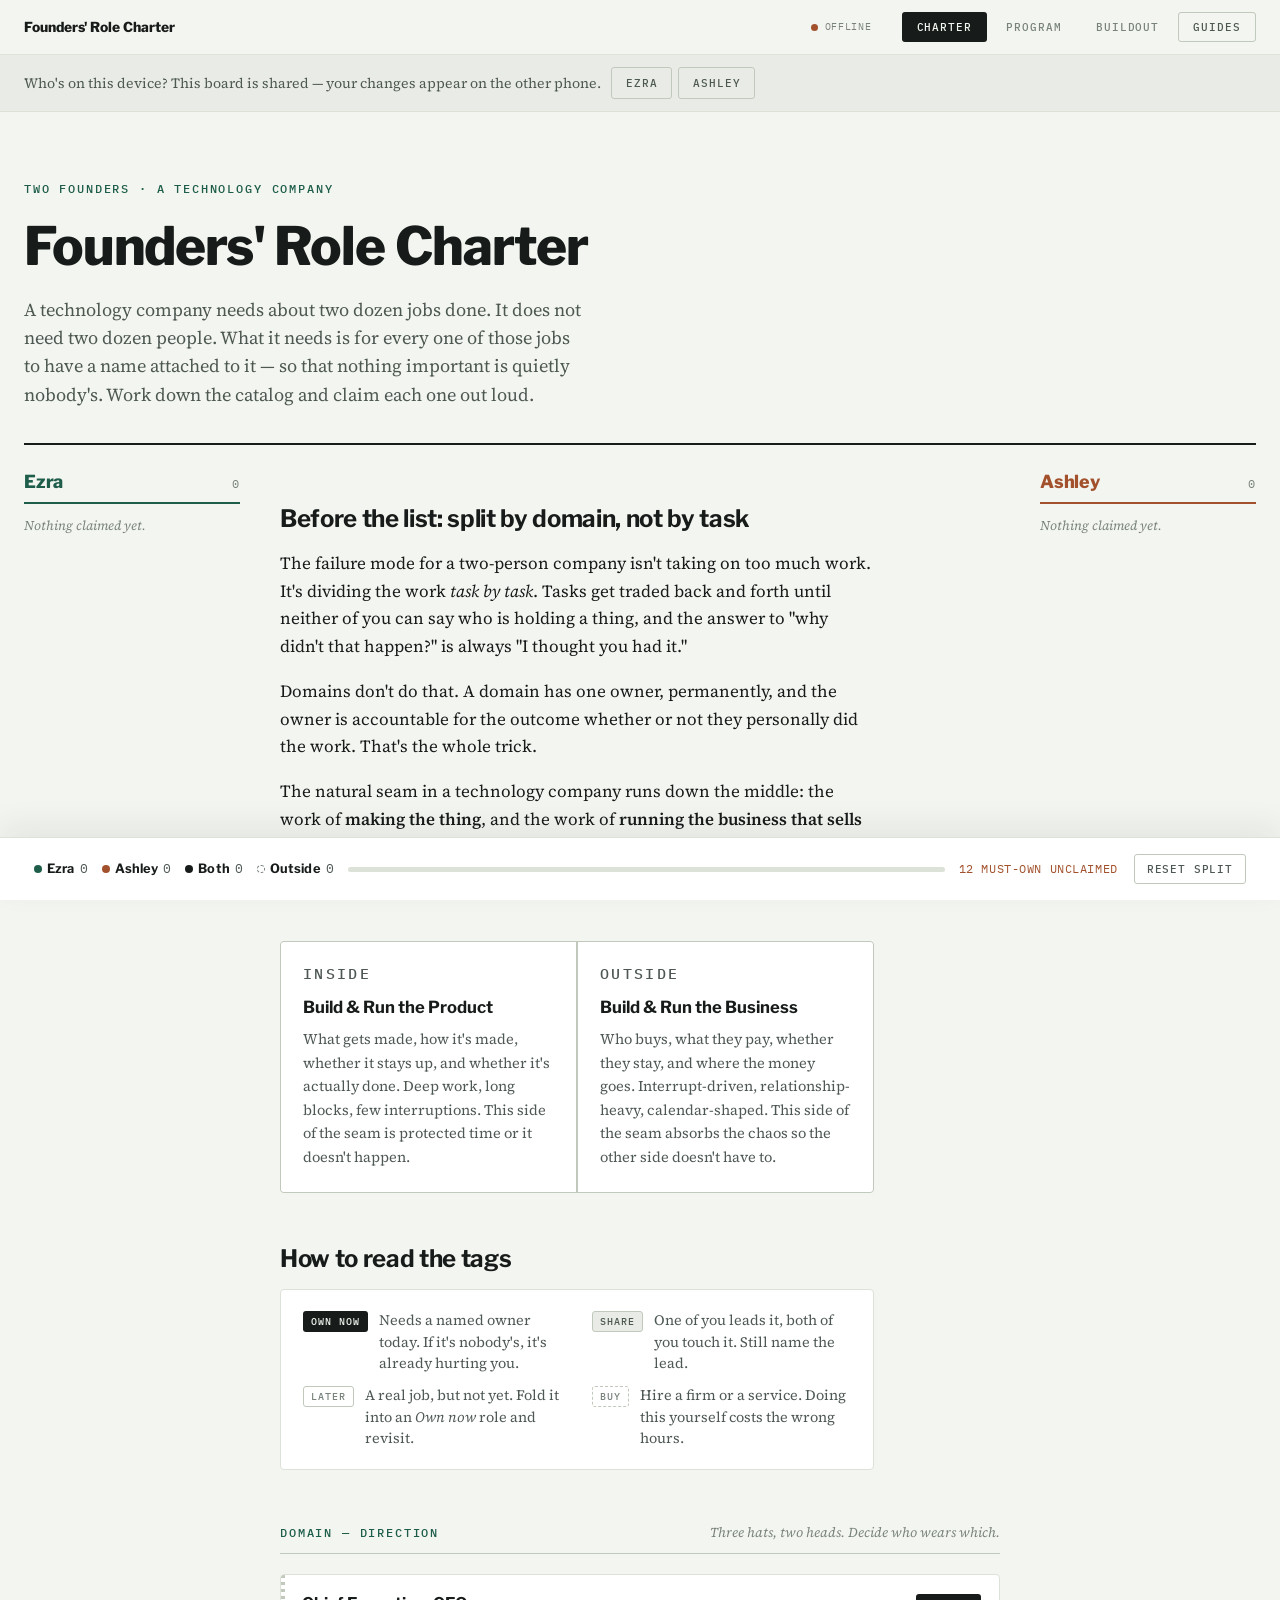
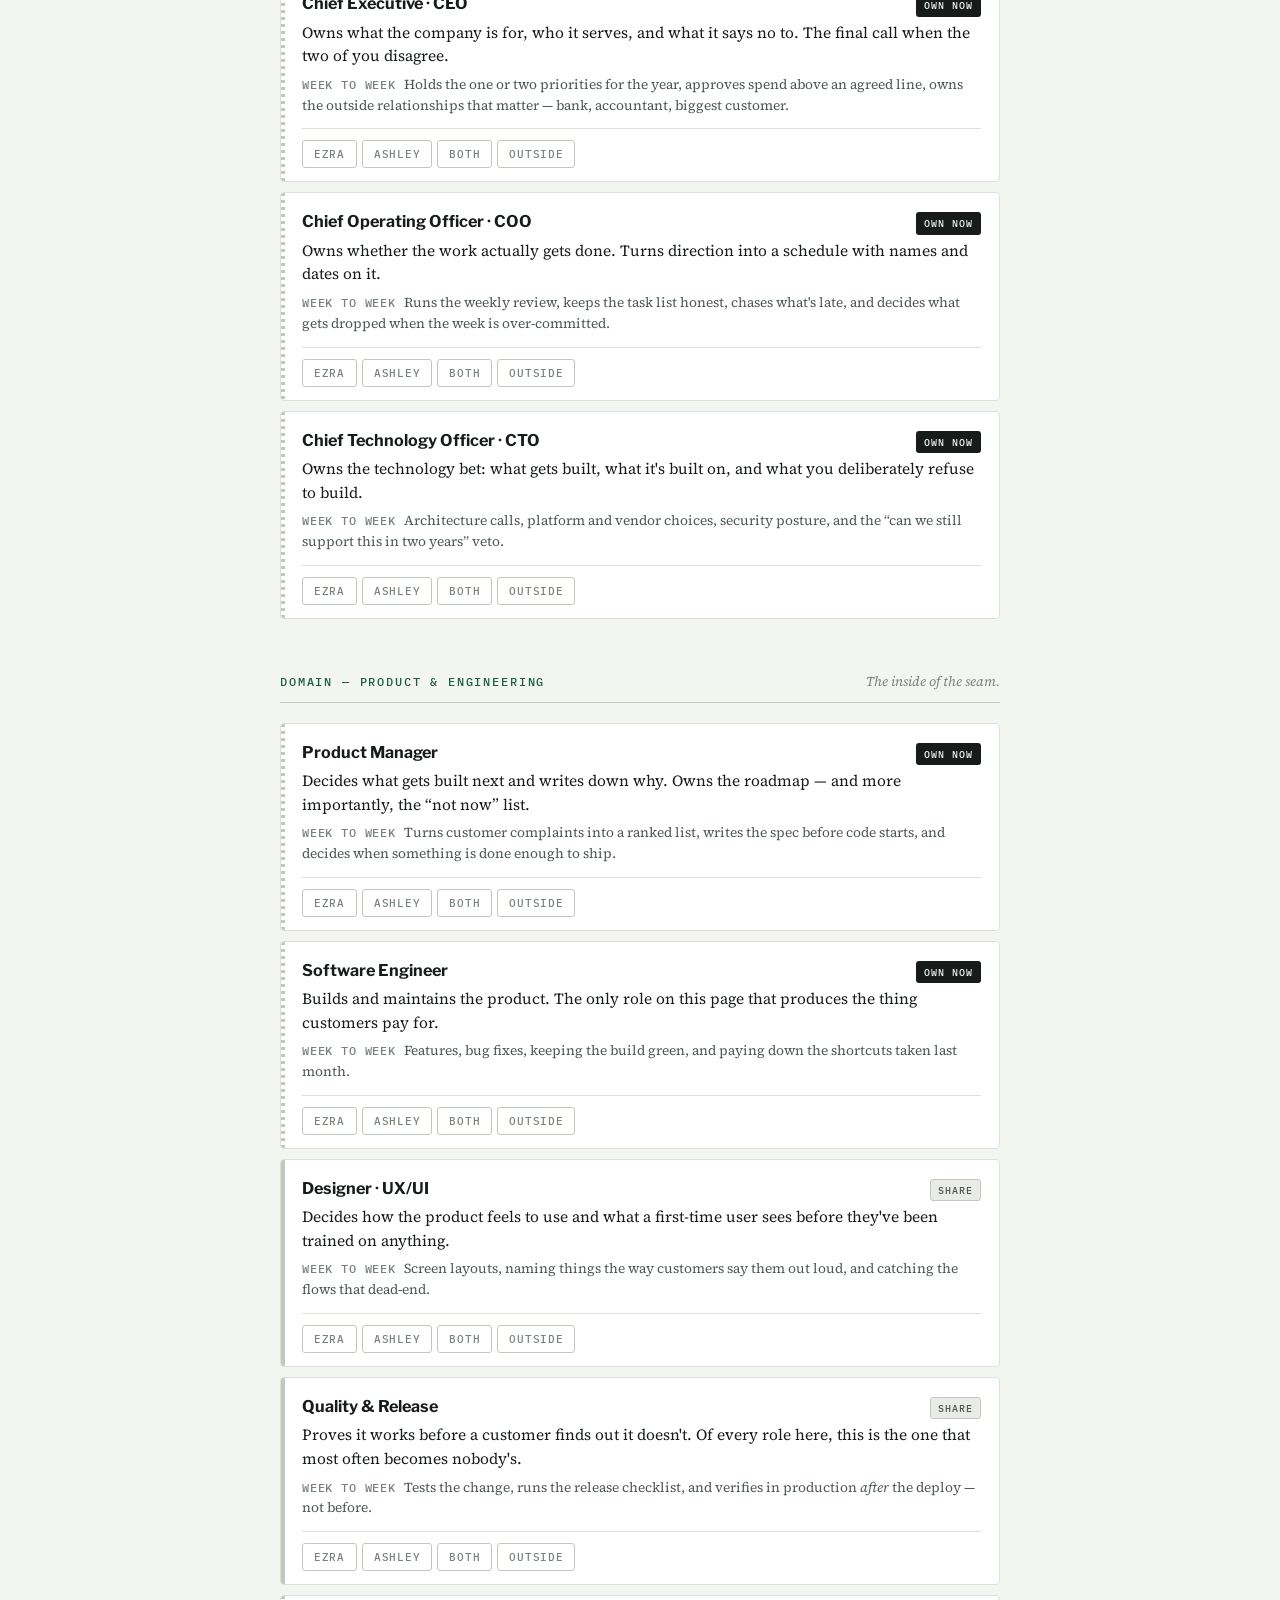
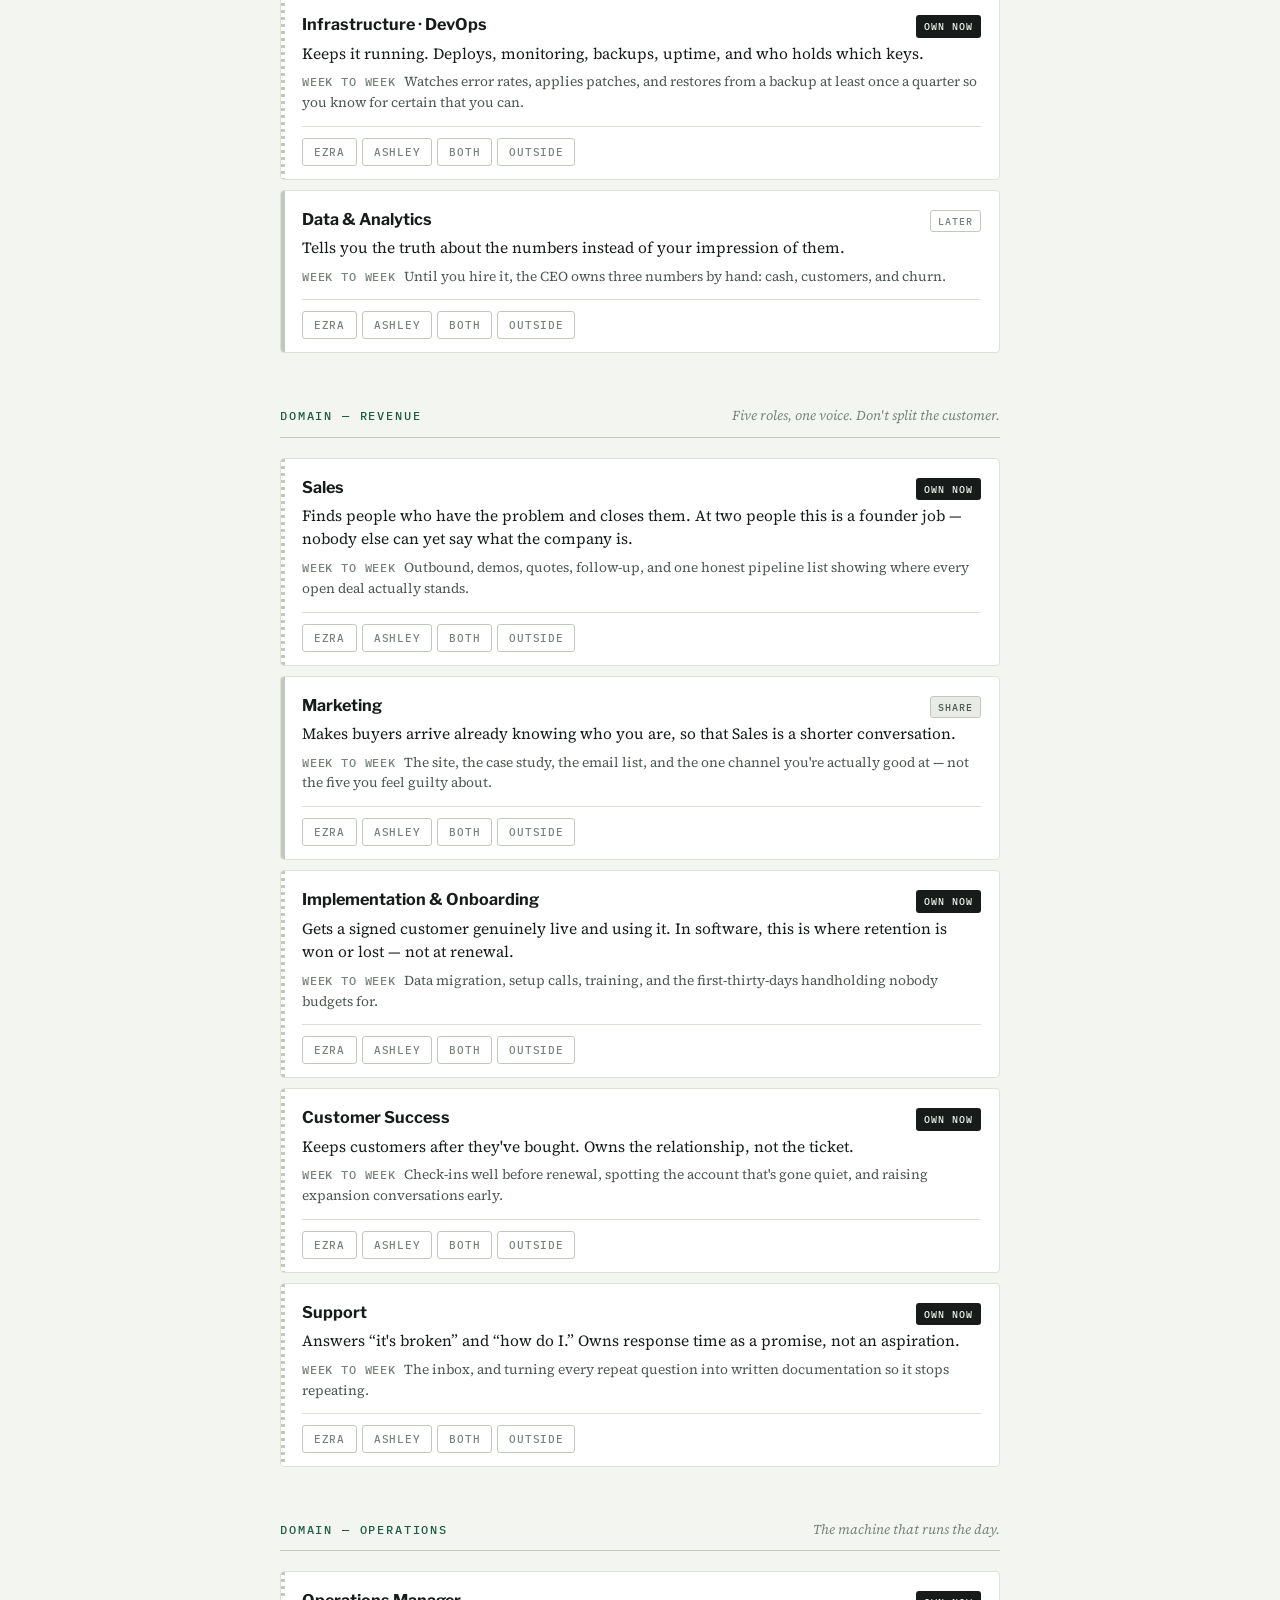
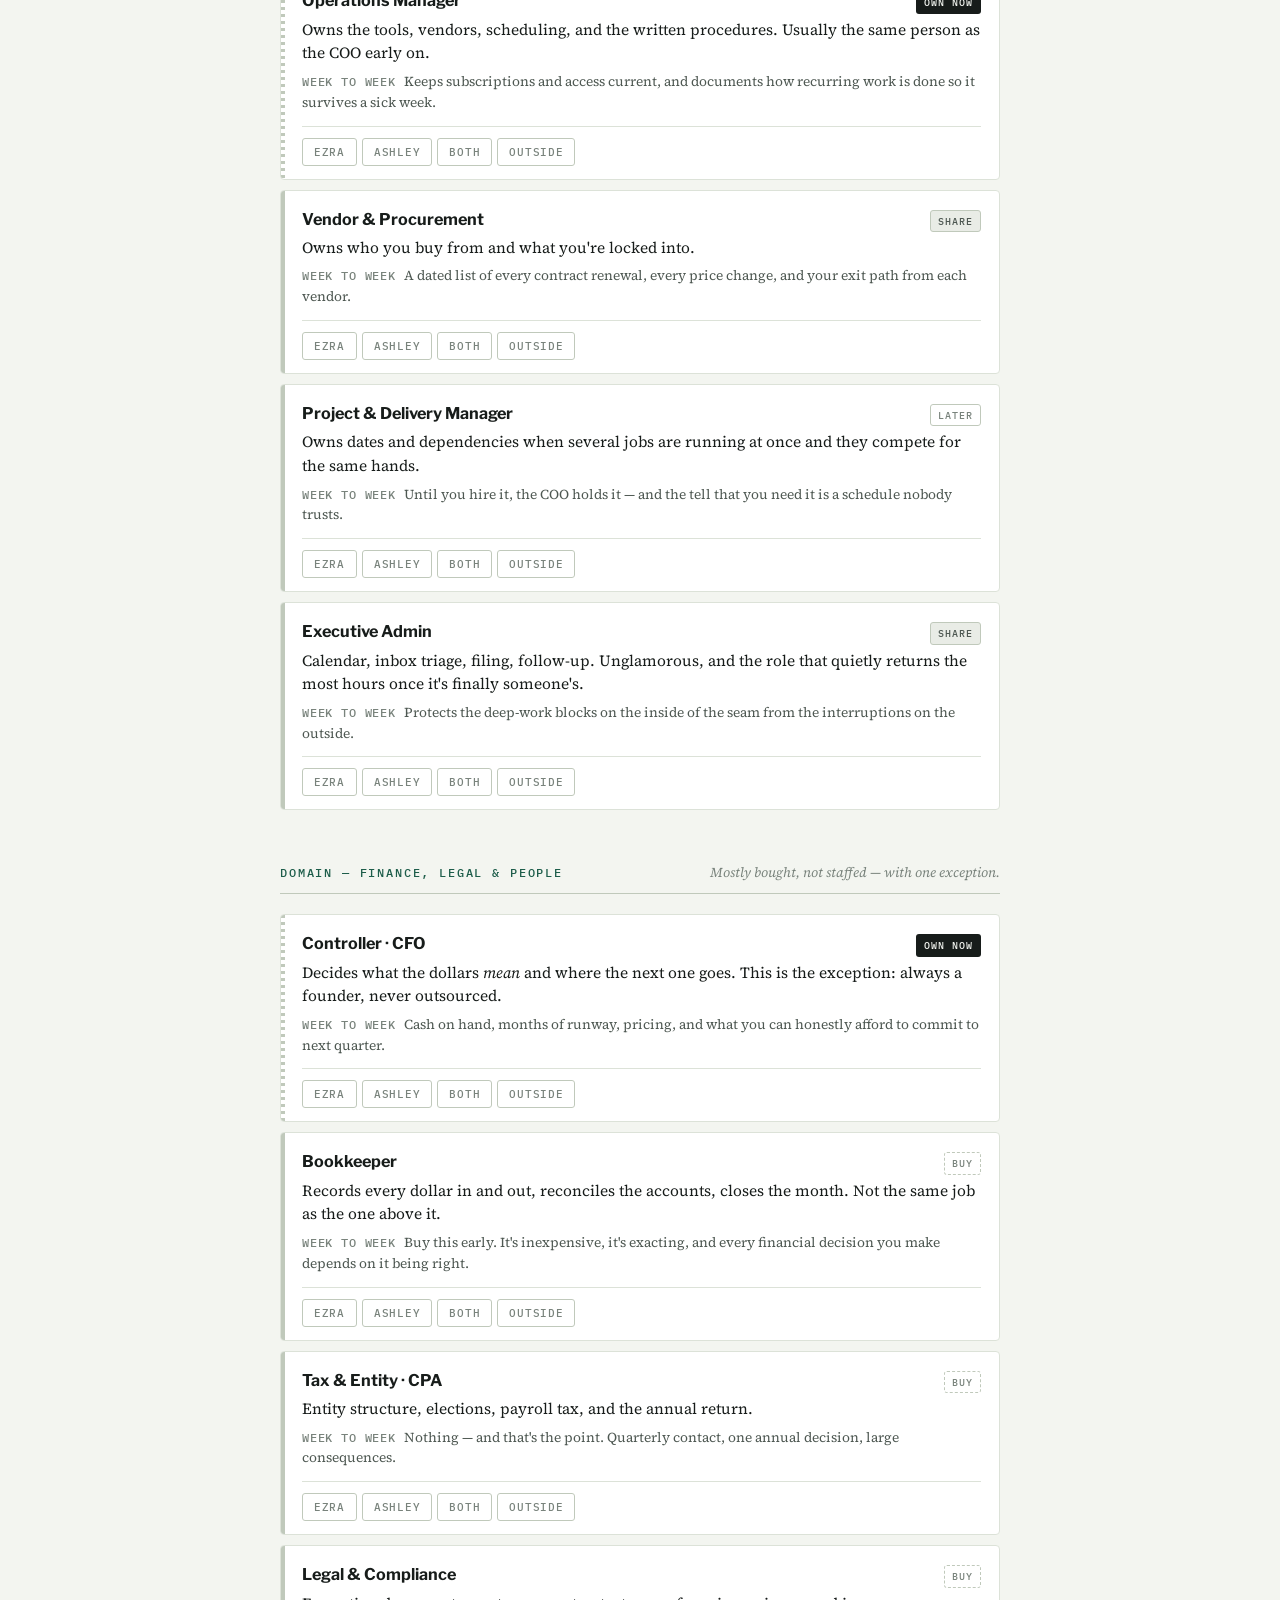
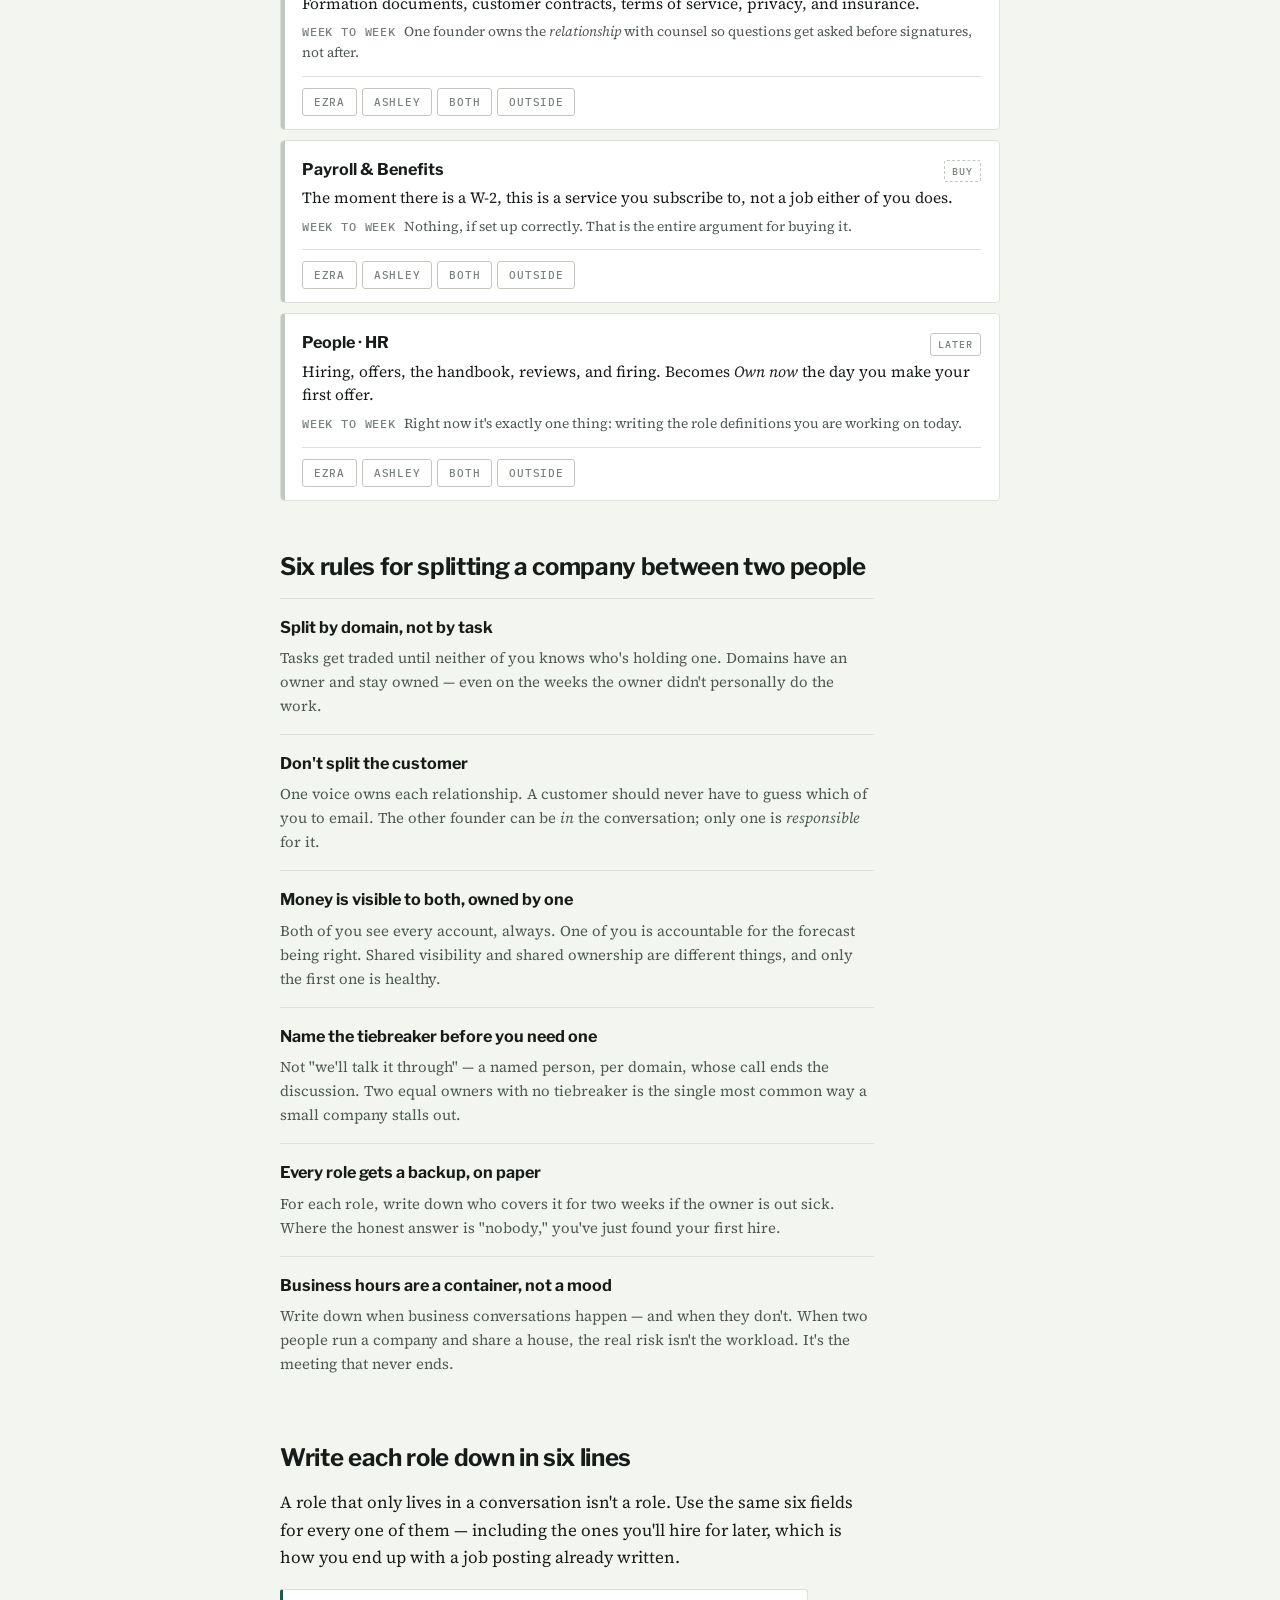
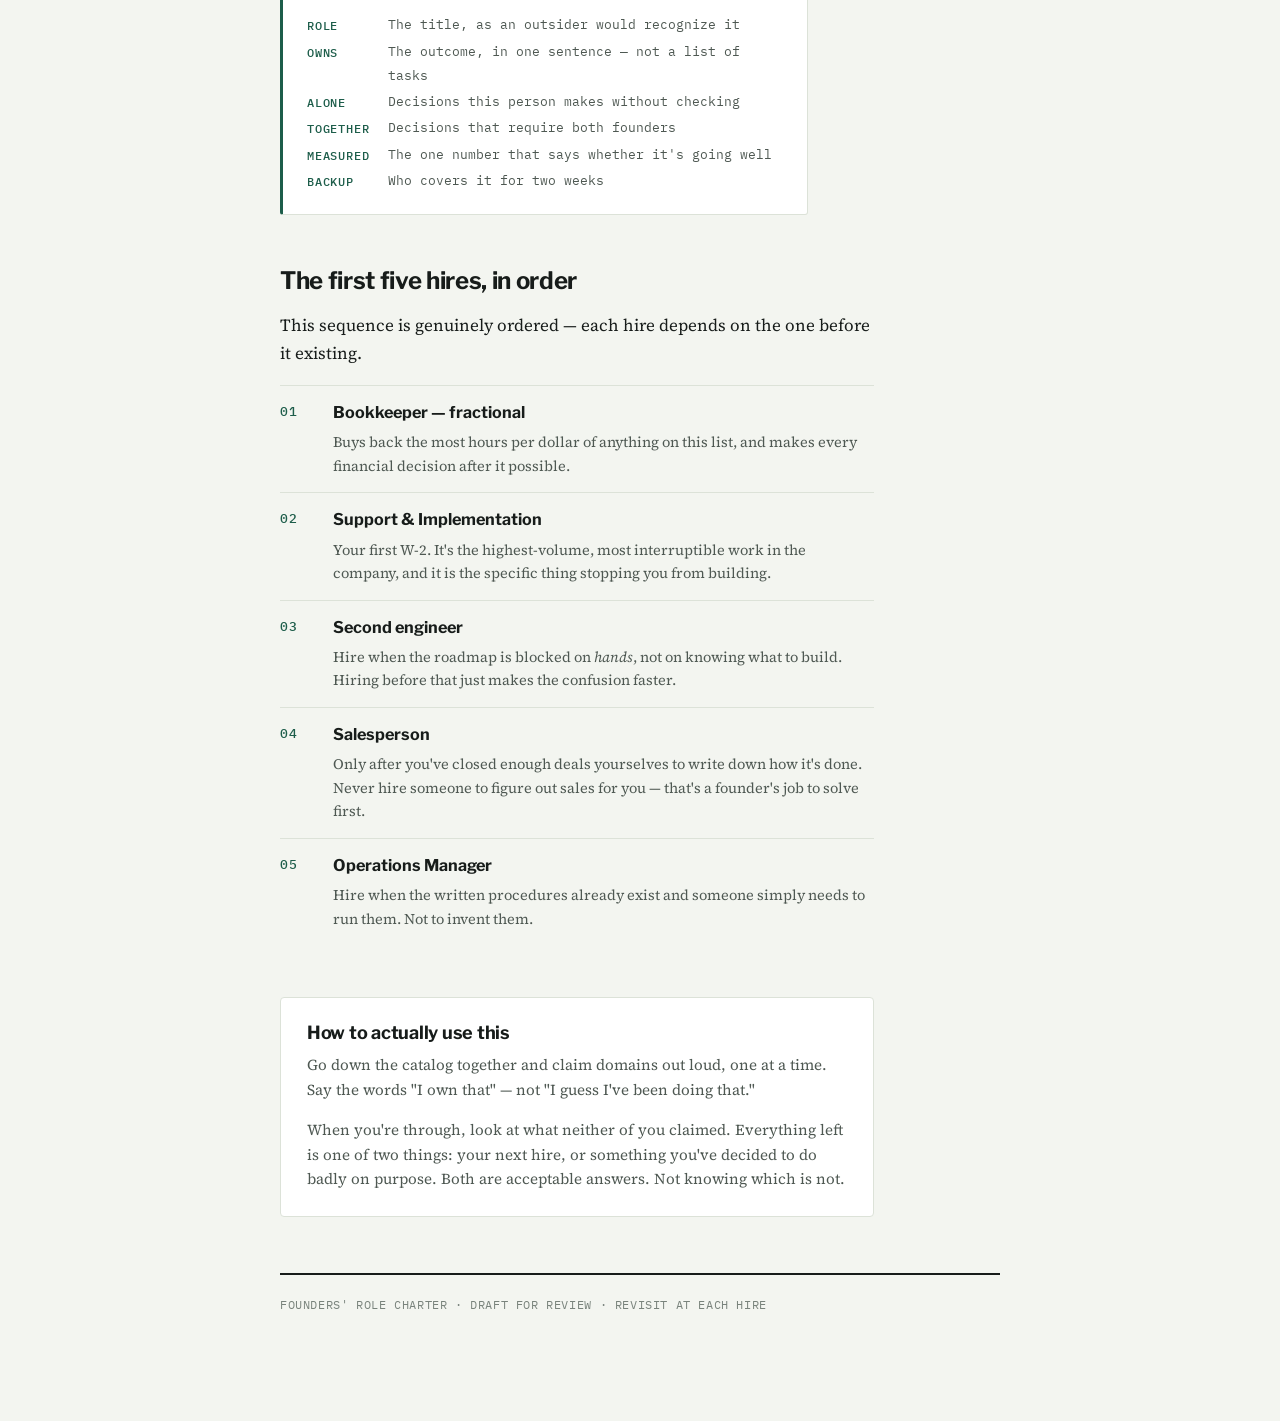
==== commit 9365dfd8: "Publish the guides on the board instead of off it The five operating guides were sitting in the repo" ====
--- a/index.html
+++ b/index.html
@@ -770,6 +770,17 @@
   }
   .switch { display: flex; gap: 4px; margin-left: 12px; }
   .sync { margin-left: auto; }
+  .guides-link {
+    font-family: var(--mono); font-size: 10.5px; font-weight: 500;
+    letter-spacing: 0.09em; text-transform: uppercase;
+    padding: 6px 14px 5px; border-radius: 3px; text-decoration: none;
+    border: 1px solid var(--rule-strong); color: var(--ink-soft);
+    display: inline-flex; align-items: center;
+  }
+  .guides-link:hover { border-color: var(--accent); color: var(--accent); }
+  @media (max-width: 720px) {
+    .guides-link { padding: 6px 10px 5px; font-size: 10px; letter-spacing: 0.05em; }
+  }
   .switch button {
     font-family: var(--mono); font-size: 10.5px; font-weight: 500;
     letter-spacing: 0.09em; text-transform: uppercase;
@@ -885,6 +896,19 @@
     color: var(--ink-soft); font-style: italic;
     border-left: 2px solid var(--rule-strong); padding-left: 11px;
   }
+
+  .guide-ref {
+    display: block; margin: 0 0 12px; padding: 9px 12px;
+    background: var(--accent-tint); border-radius: 3px;
+    text-decoration: none; color: var(--ink);
+    font-size: 0.86rem; line-height: 1.4;
+  }
+  .guide-ref b {
+    font-family: var(--mono); font-size: 0.66rem; font-weight: 500;
+    letter-spacing: 0.09em; text-transform: uppercase; color: var(--accent);
+    display: block; margin-bottom: 2px;
+  }
+  .guide-ref:hover { outline: 1px solid var(--accent); }
 
   .steps { list-style: none; margin: 0 0 12px; padding: 0; }
   .step { display: flex; gap: 10px; align-items: flex-start; padding: 4px 0; cursor: pointer; }
@@ -1041,6 +1065,7 @@
       <button type="button" role="tab" data-view="charter" aria-selected="true">Charter</button>
       <button type="button" role="tab" data-view="program" aria-selected="false">Program</button>
       <button type="button" role="tab" data-view="buildout" aria-selected="false">Buildout</button>
+      <a class="guides-link" href="guides/">Guides</a>
     </div>
   </div>
 </div>
@@ -2304,6 +2329,16 @@
   var EXTRA = {};
   /* Roles rewritten against GoTechGo's real system replace their 6 modules wholesale. */
   var EXTRA_REGROUND = {};
+  /* Each regrounded role points at the guide that does its research for it. */
+  var ROLE_GUIDE = {
+    support: ['guides/support-handbook.html', 'Support Handbook'],
+    impl:    ['guides/onboarding-field-guide.html', 'Onboarding Field Guide'],
+    cs:      ['guides/customer-success.html', 'Customer Success Manual'],
+    cfo:     ['guides/money-brief.html', 'Money Brief'],
+    sales:   ['guides/sales-starter-kit.html', 'Sales Starter Kit'],
+    ceo:     ['guides/pre-launch-findings.html', 'Before the First Paying Tenant'],
+    pm:      ['guides/pre-launch-findings.html', 'Before the First Paying Tenant']
+  };
   Object.assign(EXTRA, {
     ceo: [
       { s: ["Take the 90-day priority to a customer and ask if it is what they'd pay for.",
@@ -3005,6 +3040,10 @@
          (D.gtg ? ' <span class="chip gtg-chip">GoTechGo</span>' : '') +
          '</h3><span class="mod-prog">' + dn + '/' + tt + '</span></div>';
     if (mi === 0) h += '<p class="mod-hard">' + D.hard + '</p>';
+    if (mi === 0 && ROLE_GUIDE[r.id]) {
+      h += '<a class="guide-ref" href="' + ROLE_GUIDE[r.id][0] + '">' +
+           '<b>Guide</b>' + ROLE_GUIDE[r.id][1] + ' &rarr;</a>';
+    }
     h += '<ul class="steps">';
     d.s.forEach(function (step, si) {
       var k = r.id + "|" + mi + "|" + si;
